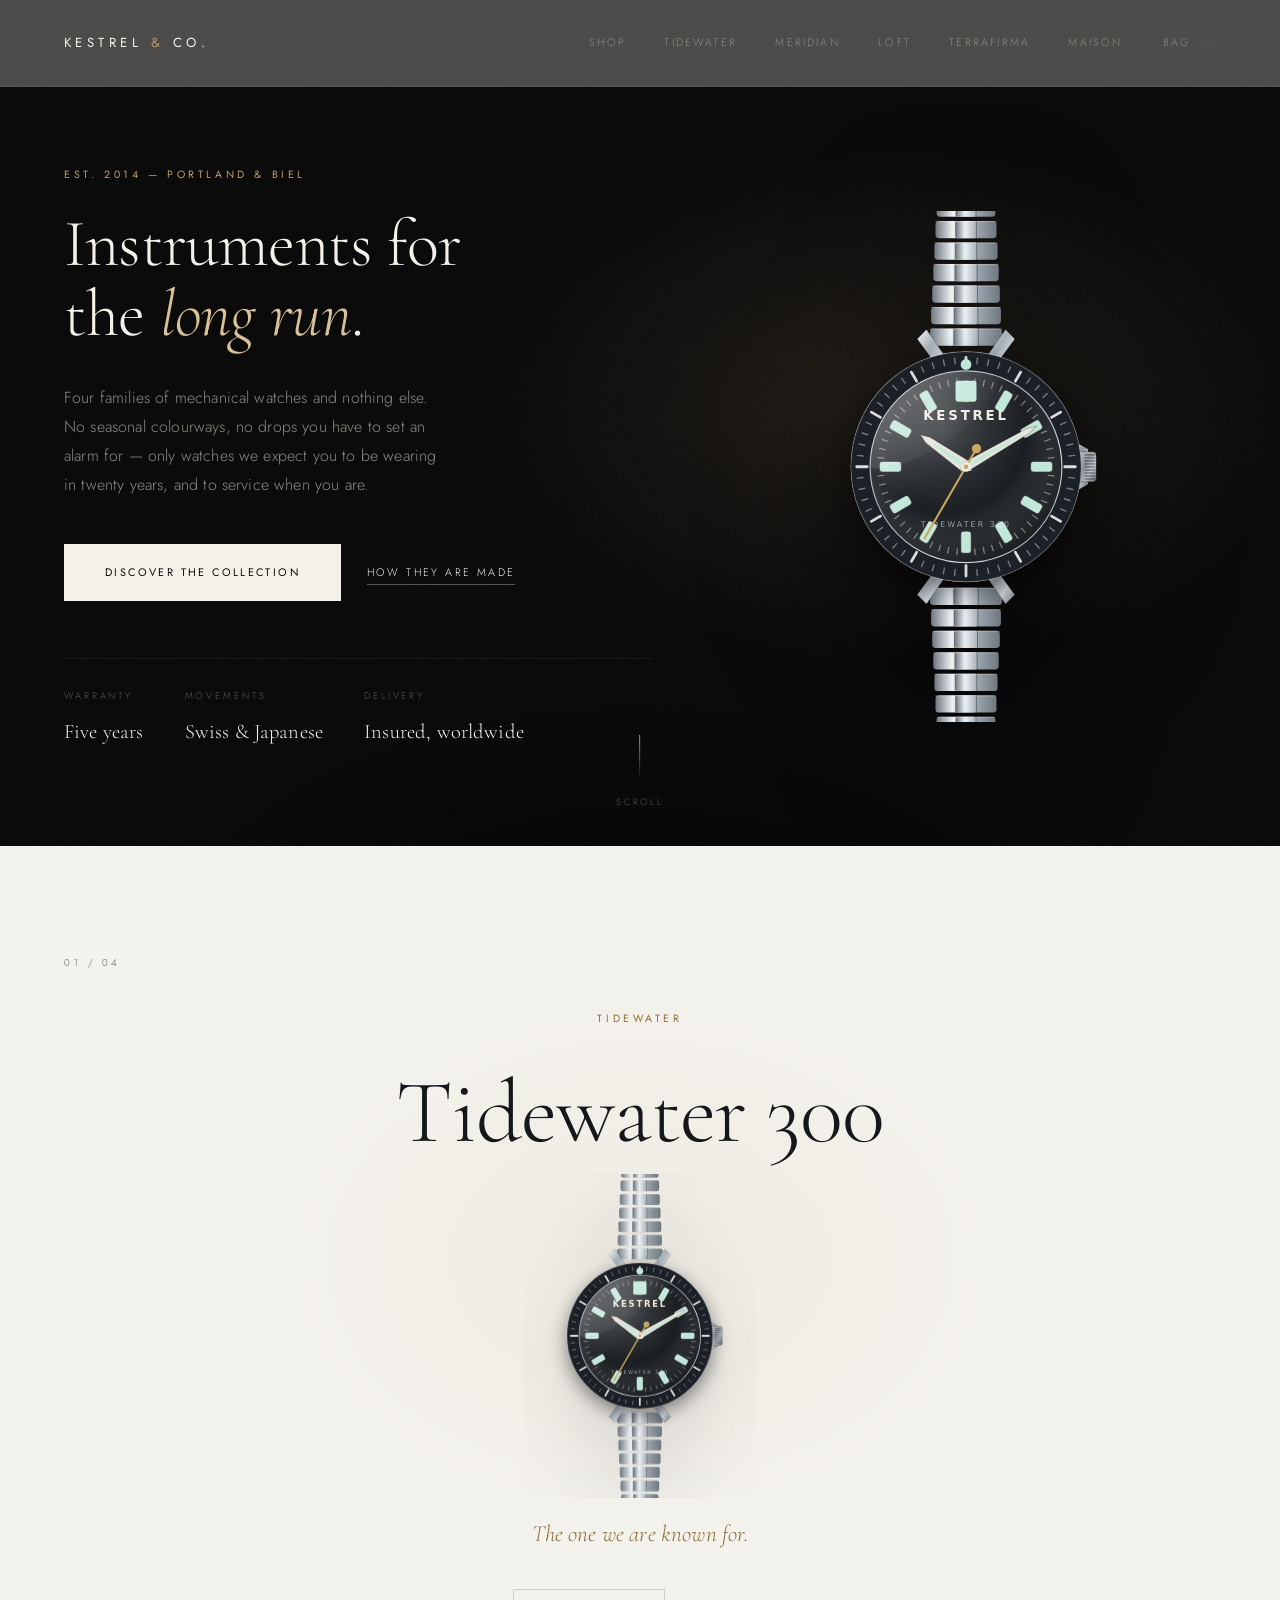
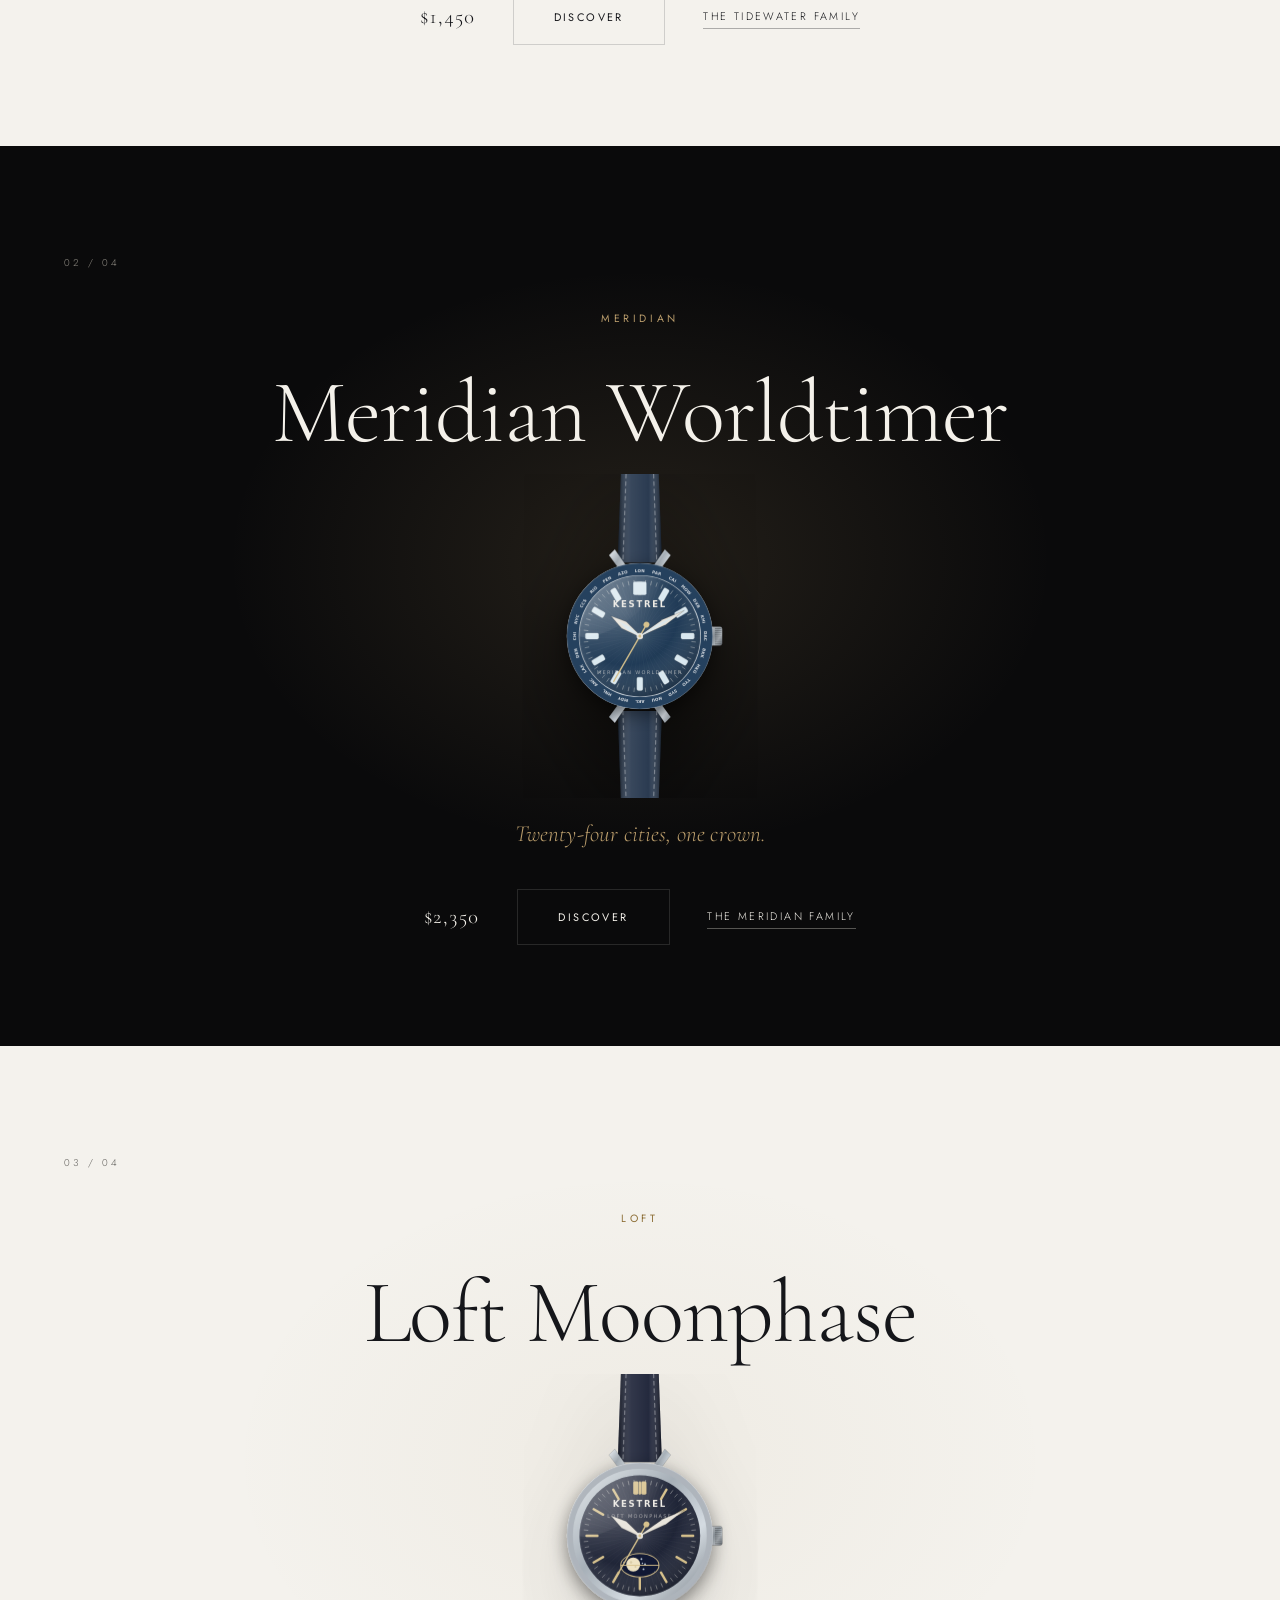
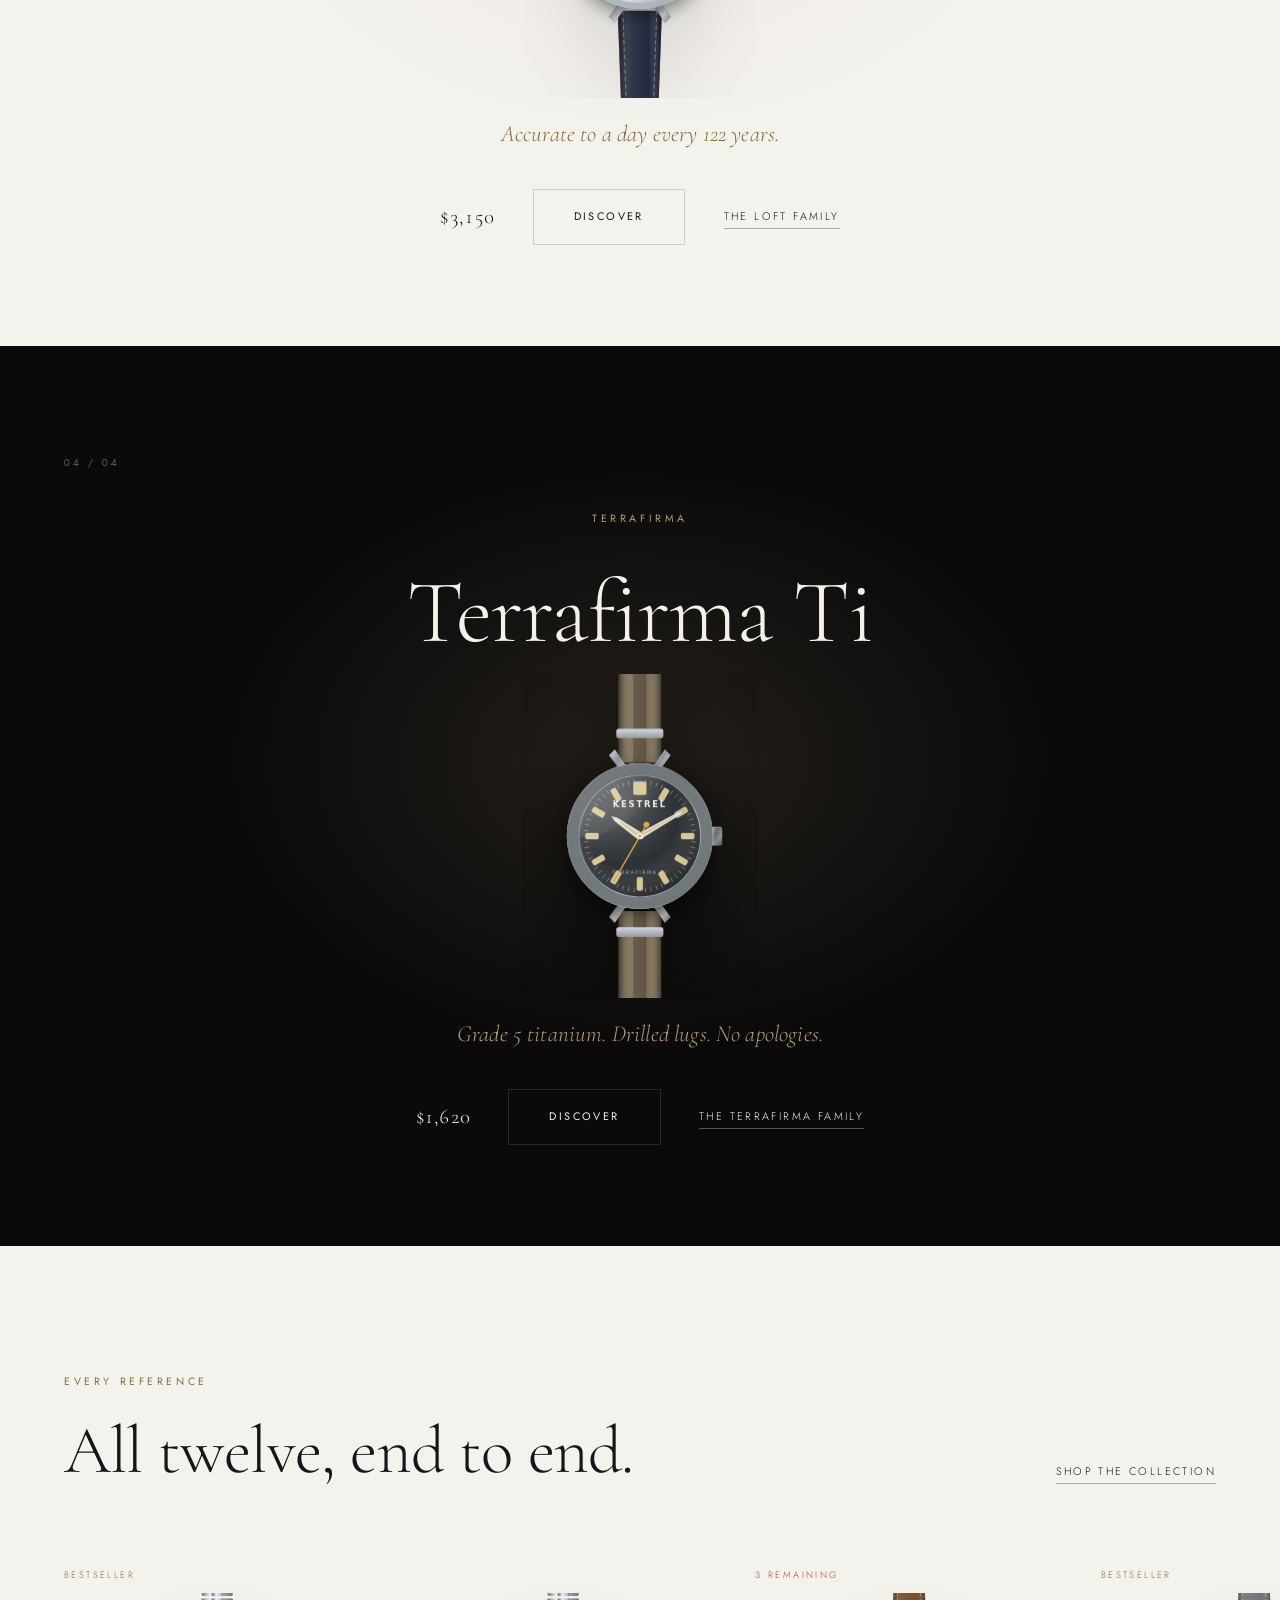
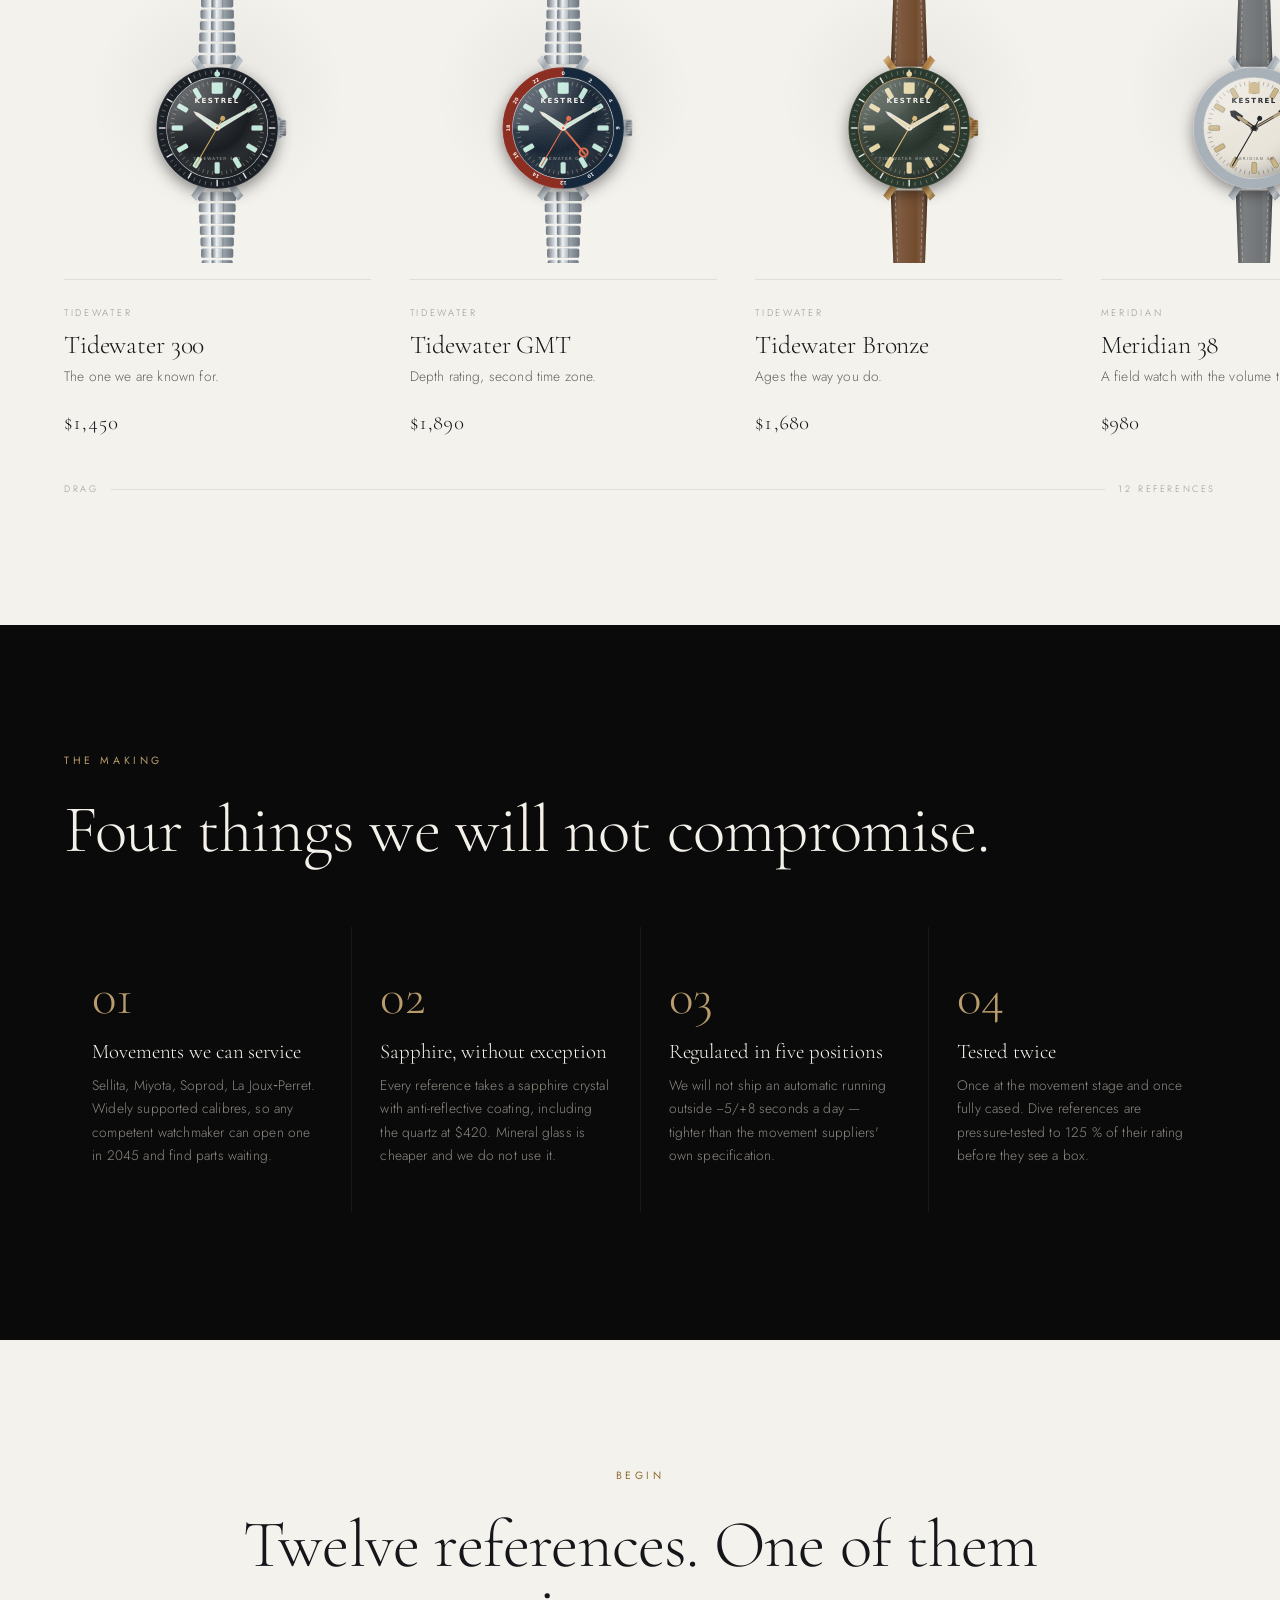
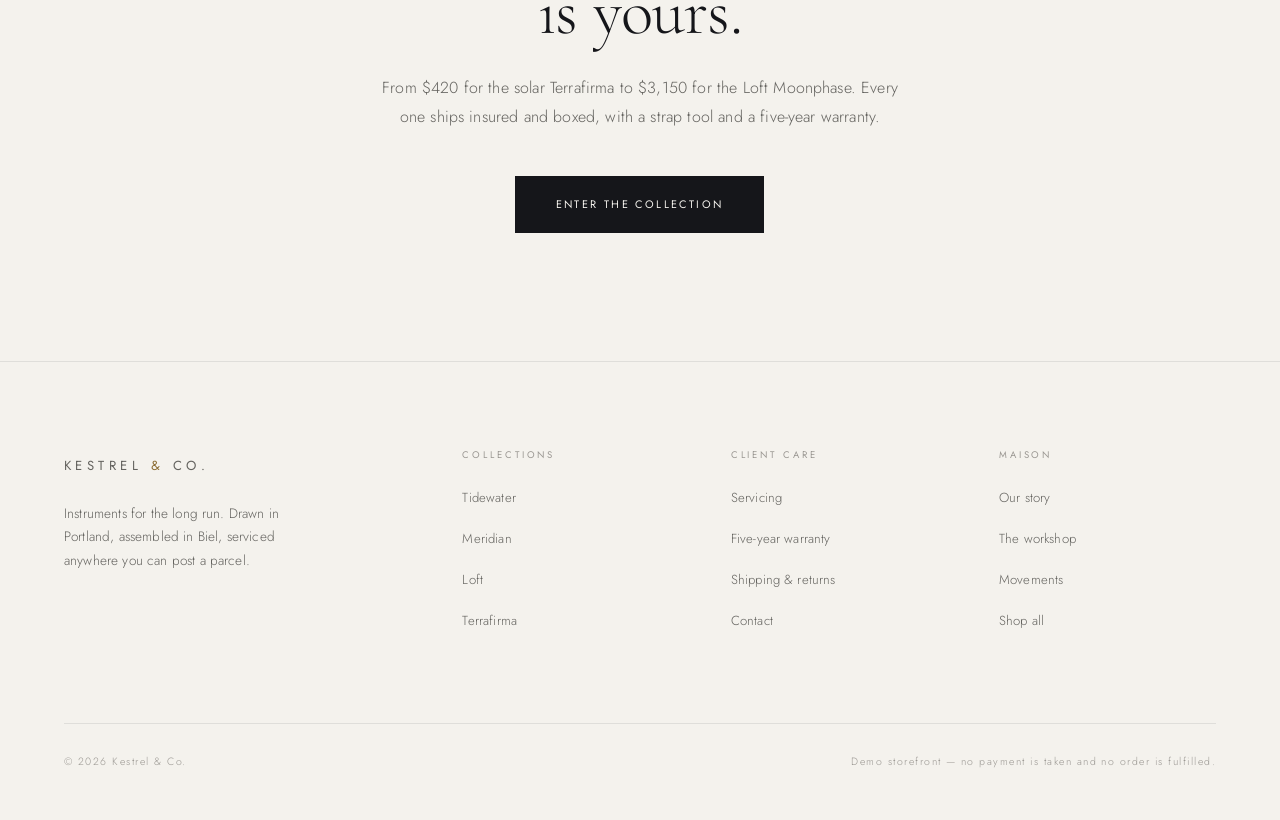
==== index.html @ 3d11ad68 "Kestrel & Co. — static watch storefront A demo e-commerce front end for an invented watch brand. No " ====
<!doctype html>
<html lang="en">
<head>
<meta charset="utf-8">
<meta name="viewport" content="width=device-width, initial-scale=1">
<title>Kestrel &amp; Co. — Mechanical watches built to be worn</title>
<meta name="description" content="Dive, field, dress and expedition watches from Kestrel & Co. Swiss and Japanese movements, sapphire crystals, five-year warranty.">
<meta name="theme-color" content="#0A0A0B">
<link rel="preload" href="assets/fonts/cormorant-garamond.woff2" as="font" type="font/woff2" crossorigin>
<link rel="preload" href="assets/fonts/jost.woff2" as="font" type="font/woff2" crossorigin>
<script>document.documentElement.classList.add('js');</script>
<link rel="stylesheet" href="assets/css/fonts.css">
<link rel="stylesheet" href="assets/css/styles.css">
<link rel="icon" href="data:image/svg+xml,<svg xmlns=%27http://www.w3.org/2000/svg%27 viewBox=%270 0 32 32%27><circle cx=%2716%27 cy=%2716%27 r=%2713%27 fill=%27none%27 stroke=%27%23B99C6B%27 stroke-width=%271.5%27/><rect x=%2715.4%27 y=%277.5%27 width=%271.2%27 height=%279%27 rx=%27.6%27 fill=%27%23B99C6B%27/><rect x=%2716%27 y=%2715.4%27 width=%276%27 height=%271.2%27 rx=%27.6%27 fill=%27%23B99C6B%27/></svg>">
</head>
<body>
<a class="skip-link" href="#main">Skip to content</a>
<header class="site-header">
  <div class="wrap header-inner">
    <a class="brand" href="index.html">Kestrel <span>&amp;</span> Co.</a>
    <button class="nav-toggle" type="button" aria-label="Open menu" aria-expanded="false"></button>
    <nav class="nav" aria-label="Primary">
      <a href="shop.html">Shop</a>
      <a href="shop.html?collection=tidewater">Tidewater</a>
      <a href="shop.html?collection=meridian">Meridian</a>
      <a href="shop.html?collection=loft">Loft</a>
      <a href="shop.html?collection=terrafirma">Terrafirma</a>
      <a href="about.html">Maison</a>
    </nav>
    <div class="header-actions">
      <a class="cart-btn" href="cart.html">
        Bag <span class="cart-count" data-cart-count data-empty="true">0</span>
      </a>
    </div>
  </div>
</header>
<main id="main">

<section class="hero" data-surface="dark">
  <div class="wrap hero-inner">
    <div>
      <p class="label" data-reveal>Est. 2014 &mdash; Portland &amp; Biel</p>
      <h1 class="reveal-lines" data-reveal>
        <span class="line"><span style="--d:.05s">Instruments for</span></span>
        <span class="line"><span style="--d:.17s">the <em>long run</em>.</span></span>
      </h1>
      <p class="lede" data-reveal style="--delay:.24s">
        Four families of mechanical watches and nothing else. No seasonal colourways,
        no drops you have to set an alarm for &mdash; only watches we expect you to be
        wearing in twenty years, and to service when you are.
      </p>
      <div class="hero-actions" data-reveal style="--delay:.32s">
        <a class="btn btn-primary magnetic" href="shop.html">Discover the collection</a>
        <a class="link-arrow" href="about.html">How they are made</a>
      </div>
      <dl class="hero-meta" data-reveal style="--delay:.4s">
        <div><dt>Warranty</dt><dd>Five years</dd></div>
        <div><dt>Movements</dt><dd>Swiss &amp; Japanese</dd></div>
        <div><dt>Delivery</dt><dd>Insured, worldwide</dd></div>
      </dl>
    </div>
    <div class="hero-art" data-hero-art data-reveal style="--delay:.1s"></div>
  </div>
  <span class="scroll-cue"><i></i>Scroll</span>
</section>

<div data-chapters></div>

<section class="section" data-surface="light">
  <div class="wrap">
    <div class="section-head">
      <div>
        <p class="label" data-reveal>Every reference</p>
        <h2 data-split>All twelve, end to end.</h2>
      </div>
      <a class="link-arrow" href="shop.html" data-reveal style="--delay:.12s">Shop the collection</a>
    </div>
  </div>
  <div class="rail-wrap">
    <div class="rail" data-rail></div>
    <div class="rail-hint" data-rail-hint><span>Drag</span><i></i><span>12 references</span></div>
  </div>
</section>

<section class="section" data-surface="dark">
  <div class="wrap">
    <p class="label" data-reveal>The making</p>
    <h2 data-split style="margin-bottom:clamp(2.5rem,5vw,4rem)">Four things we will not compromise.</h2>
    <div class="craft" data-reveal style="--delay:.06s">
      <div>
        <div class="num">01</div>
        <h3>Movements we can service</h3>
        <p>
          Sellita, Miyota, Soprod, La Joux&#8209;Perret. Widely supported calibres, so any
          competent watchmaker can open one in 2045 and find parts waiting.
        </p>
      </div>
      <div>
        <div class="num">02</div>
        <h3>Sapphire, without exception</h3>
        <p>
          Every reference takes a sapphire crystal with anti-reflective coating, including
          the quartz at $420. Mineral glass is cheaper and we do not use it.
        </p>
      </div>
      <div>
        <div class="num">03</div>
        <h3>Regulated in five positions</h3>
        <p>
          We will not ship an automatic running outside &minus;5/+8 seconds a day &mdash;
          tighter than the movement suppliers' own specification.
        </p>
      </div>
      <div>
        <div class="num">04</div>
        <h3>Tested twice</h3>
        <p>
          Once at the movement stage and once fully cased. Dive references are
          pressure-tested to 125&nbsp;% of their rating before they see a box.
        </p>
      </div>
    </div>
  </div>
</section>

<section class="section" data-surface="light">
  <div class="wrap-narrow" style="text-align:center">
    <p class="label" data-reveal>Begin</p>
    <h2 data-split>Twelve references. One of them is yours.</h2>
    <div data-reveal style="--delay:.12s">
      <p class="lede" style="margin:1.8rem auto 2.8rem">
        From $420 for the solar Terrafirma to $3,150 for the Loft Moonphase. Every one
        ships insured and boxed, with a strap tool and a five-year warranty.
      </p>
      <a class="btn btn-primary magnetic" href="shop.html">Enter the collection</a>
    </div>
  </div>
</section>
</main>
<footer class="site-footer">
  <div class="wrap">
    <div class="footer-grid">
      <div>
        <a class="brand" href="index.html">Kestrel <span>&amp;</span> Co.</a>
        <p class="footer-blurb">
          Instruments for the long run. Drawn in Portland, assembled in Biel,
          serviced anywhere you can post a parcel.
        </p>
      </div>
      <div>
        <h4>Collections</h4>
        <ul>
          <li><a href="shop.html?collection=tidewater">Tidewater</a></li>
          <li><a href="shop.html?collection=meridian">Meridian</a></li>
          <li><a href="shop.html?collection=loft">Loft</a></li>
          <li><a href="shop.html?collection=terrafirma">Terrafirma</a></li>
        </ul>
      </div>
      <div>
        <h4>Client care</h4>
        <ul>
          <li><a href="about.html#servicing">Servicing</a></li>
          <li><a href="about.html#warranty">Five-year warranty</a></li>
          <li><a href="about.html#shipping">Shipping &amp; returns</a></li>
          <li><a href="about.html#contact">Contact</a></li>
        </ul>
      </div>
      <div>
        <h4>Maison</h4>
        <ul>
          <li><a href="about.html">Our story</a></li>
          <li><a href="about.html#workshop">The workshop</a></li>
          <li><a href="about.html#movements">Movements</a></li>
          <li><a href="shop.html">Shop all</a></li>
        </ul>
      </div>
    </div>
    <div class="footer-note">
      <span>&copy; <span data-year>2026</span> Kestrel &amp; Co.</span>
      <span>Demo storefront &mdash; no payment is taken and no order is fulfilled.</span>
    </div>
  </div>
</footer>
<script src="assets/js/data.js"></script>
<script src="assets/js/watch.js"></script>
<script src="assets/js/store.js"></script>
<script src="assets/js/ui.js"></script>
<script src="assets/js/motion.js"></script>
<script src="assets/js/pages/home.js"></script>
</body>
</html>
---- assets/css/fonts.css ----
/* Self-hosted variable subsets — one file per family, no third-party request
   on page load and no render-blocking round trip to a font CDN. */

@font-face {
  font-family: 'Cormorant Garamond';
  font-style: normal;
  font-weight: 300 700;
  font-display: swap;
  src: url('../fonts/cormorant-garamond.woff2') format('woff2');
  unicode-range: U+0000-00FF, U+0131, U+0152-0153, U+02BB-02BC, U+02C6, U+02DA, U+02DC, U+0304, U+0308, U+0329, U+2000-206F, U+20AC, U+2122, U+2191, U+2193, U+2212, U+2215, U+FEFF, U+FFFD;
}

@font-face {
  font-family: 'Cormorant Garamond';
  font-style: italic;
  font-weight: 300 700;
  font-display: swap;
  src: url('../fonts/cormorant-garamond-italic.woff2') format('woff2');
  unicode-range: U+0000-00FF, U+0131, U+0152-0153, U+02BB-02BC, U+02C6, U+02DA, U+02DC, U+0304, U+0308, U+0329, U+2000-206F, U+20AC, U+2122, U+2191, U+2193, U+2212, U+2215, U+FEFF, U+FFFD;
}

@font-face {
  font-family: 'Jost';
  font-style: normal;
  font-weight: 300 700;
  font-display: swap;
  src: url('../fonts/jost.woff2') format('woff2');
  unicode-range: U+0000-00FF, U+0131, U+0152-0153, U+02BB-02BC, U+02C6, U+02DA, U+02DC, U+0304, U+0308, U+0329, U+2000-206F, U+20AC, U+2122, U+2191, U+2193, U+2212, U+2215, U+FEFF, U+FFFD;
}
---- assets/css/styles.css ----
/* Kestrel & Co. — design system.
   Tokens, then primitives, then components. The look leans on three things:
   a high-contrast serif at large sizes, a great deal of space, and very
   sparing use of gold. */

/* Two surfaces, one token set. Sections carry data-surface="dark" and every
   component below reads the tokens, so the same card, table or form renders
   correctly on either ground without a second rule. */
:root {
  color-scheme: light;

  --bg:        #F4F2ED;
  --bg-deep:   #EAE7E0;
  --panel:     #FBFAF8;
  --raised:    #FFFFFF;
  --text:      #15161A;
  --muted:     #64635F;
  --faint:     #9A9792;
  --line:      rgba(21, 22, 26, 0.16);
  --hair:      rgba(21, 22, 26, 0.09);
  --gold:      #8C6D34;
  --gold-lit:  #6F5626;
  --danger:    #A9482C;
  --ok:        #3F7A57;

  --art-glow:  rgba(21, 22, 26, 0.06);
  --art-shade: rgba(21, 22, 26, 0.13);
  --sheen:     rgba(255, 255, 255, 0.6);
  --scrim:     rgba(244, 242, 237, 0.80);
  --halo:      rgba(140, 109, 52, 0.05);
  --grain:     0.03;
}

/* Anything that scopes the tokens must restate colour and ground, or its
   subtree keeps the value it inherited from the surface above. */
[data-surface] { color: var(--text); }
main section[data-surface] { background: var(--bg); }
main section.statement[data-surface] { background: var(--bg-deep); }

[data-surface='dark'] {
  color-scheme: dark;

  --bg:        #0A0A0B;
  --bg-deep:   #060607;
  --panel:     #0E0E10;
  --raised:    #131316;
  --text:      #F4F1EA;
  --muted:     #8E8A82;
  --faint:     #5C5851;
  --line:      rgba(244, 241, 234, 0.13);
  --hair:      rgba(244, 241, 234, 0.07);
  --gold:      #B99C6B;
  --gold-lit:  #D9C199;
  --danger:    #C87F63;
  --ok:        #7FB894;

  --art-glow:  rgba(244, 241, 234, 0.06);
  --art-shade: rgba(0, 0, 0, 0.62);
  --sheen:     rgba(255, 255, 255, 0.5);
  --scrim:     rgba(10, 10, 11, 0.72);
  --halo:      rgba(185, 156, 107, 0.15);
  --grain:     0.045;
}

:root {

  --serif: 'Cormorant Garamond', 'Iowan Old Style', Garamond, Georgia, serif;
  --sans: 'Jost', -apple-system, BlinkMacSystemFont, 'Segoe UI', Helvetica, sans-serif;

  --w-page: 1400px;
  --w-read: 58ch;
  --gutter: clamp(1.5rem, 5vw, 4.5rem);
  --section: clamp(5rem, 10vw, 9rem);

  /* Slow and decisive. Nothing on this site should spring. */
  --ease: cubic-bezier(0.16, 1, 0.3, 1);
  --dur: 0.9s;
}

*, *::before, *::after { box-sizing: border-box; }

html { scroll-behavior: smooth; -webkit-text-size-adjust: 100%; }

body {
  margin: 0;
  background: var(--bg);
  color: var(--text);
  font-family: var(--sans);
  font-size: 1rem;
  font-weight: 300;
  line-height: 1.75;
  letter-spacing: 0.01em;
  -webkit-font-smoothing: antialiased;
  -moz-osx-font-smoothing: grayscale;
  overflow-x: hidden;
}

/* Film grain. Keeps large flat fields from looking like flat fields. */
body::after {
  content: '';
  position: fixed;
  inset: -50%;
  z-index: 9999;
  pointer-events: none;
  opacity: var(--grain);
  mix-blend-mode: overlay;
  background-image: url("data:image/svg+xml,%3Csvg xmlns='http://www.w3.org/2000/svg' width='200' height='200'%3E%3Cfilter id='n'%3E%3CfeTurbulence type='fractalNoise' baseFrequency='0.82' numOctaves='4' stitchTiles='stitch'/%3E%3C/filter%3E%3Crect width='200' height='200' filter='url(%23n)'/%3E%3C/svg%3E");
}

img, svg { display: block; max-width: 100%; }
a { color: inherit; text-decoration: none; }
button { font: inherit; color: inherit; background: none; border: 0; }

/* ---------- type ---------- */

h1, h2, h3, h4 {
  font-family: var(--serif);
  font-weight: 300;
  line-height: 1;
  letter-spacing: -0.012em;
  margin: 0;
}
h1 { font-size: clamp(3rem, 8.5vw, 7.5rem); }
h2 { font-size: clamp(2.1rem, 5.4vw, 4.2rem); }
h3 { font-size: clamp(1.35rem, 2.2vw, 1.85rem); letter-spacing: -0.005em; }
h1 em, h2 em { font-style: italic; color: var(--gold-lit); }

p { margin: 0 0 1.15rem; }
p:last-child { margin-bottom: 0; }

.label {
  font-size: 0.66rem;
  font-weight: 400;
  letter-spacing: 0.34em;
  text-transform: uppercase;
  color: var(--gold);
  margin: 0 0 1.6rem;
  line-height: 1.6;
}
.label-quiet { color: var(--faint); }

.lede {
  color: var(--muted);
  font-size: clamp(1rem, 1.25vw, 1.12rem);
  line-height: 1.8;
  max-width: var(--w-read);
}

.display-quote {
  font-family: var(--serif);
  font-size: clamp(1.9rem, 4.4vw, 3.4rem);
  line-height: 1.16;
  font-weight: 300;
  letter-spacing: -0.01em;
  max-width: 22ch;
}

:focus-visible { outline: 1px solid var(--gold); outline-offset: 4px; }

::selection { background: color-mix(in srgb, var(--gold) 30%, transparent); }

/* ---------- layout ---------- */

.wrap { width: min(100% - (var(--gutter) * 2), var(--w-page)); margin-inline: auto; }
.wrap-narrow { width: min(100% - (var(--gutter) * 2), 820px); margin-inline: auto; }
.section { padding: var(--section) 0; }
.section-tight { padding: clamp(3.5rem, 7vw, 6rem) 0; }

.rule { height: 1px; background: var(--hair); border: 0; margin: 0; }

.section-head {
  display: flex;
  align-items: flex-end;
  justify-content: space-between;
  gap: 3rem;
  margin-bottom: clamp(3rem, 6vw, 5rem);
  flex-wrap: wrap;
}

/* Scroll reveal. Slow, small travel — it should read as the page settling.
   Scoped to .js (set by an inline script in the head) so that without
   JavaScript the content is simply visible rather than stuck at opacity 0. */
.js [data-reveal] {
  opacity: 0;
  transform: translateY(26px);
  transition: opacity var(--dur) var(--ease), transform var(--dur) var(--ease);
  transition-delay: var(--delay, 0s);
}
.js [data-reveal].is-in { opacity: 1; transform: none; }


/* ---------- buttons & links ---------- */

.btn {
  display: inline-flex;
  align-items: center;
  justify-content: center;
  gap: 0.7rem;
  padding: 1.1rem 2.5rem;
  border: 1px solid transparent;
  border-radius: 0;
  font-size: 0.68rem;
  font-weight: 400;
  letter-spacing: 0.22em;
  text-transform: uppercase;
  cursor: pointer;
  white-space: nowrap;
  transition: background 0.5s var(--ease), color 0.5s var(--ease),
              border-color 0.5s var(--ease);
}
.btn-primary { background: var(--text); color: var(--bg); }
.btn-primary:hover { background: var(--gold); color: var(--raised); }
.btn-ghost { border-color: var(--line); color: var(--text); }
.btn-ghost:hover { border-color: var(--text); background: color-mix(in srgb, var(--text) 6%, transparent); }
.btn-block { width: 100%; }
.btn[disabled] { opacity: 0.4; cursor: not-allowed; }

/* A quiet text link with a rule that draws itself in on hover. */
.btn-quiet, .link-arrow {
  position: relative;
  display: inline-block;
  padding: 0.2rem 0;
  font-size: 0.68rem;
  letter-spacing: 0.22em;
  text-transform: uppercase;
  color: var(--muted);
  cursor: pointer;
  transition: color 0.45s var(--ease);
}
.link-arrow { color: var(--text); }
.btn-quiet::after, .link-arrow::after {
  content: '';
  position: absolute;
  left: 0;
  bottom: 0;
  width: 100%;
  height: 1px;
  background: currentColor;
  transform: scaleX(0);
  transform-origin: left;
  transition: transform 0.55s var(--ease);
}
.link-arrow::after { transform: scaleX(1); opacity: 0.32; }
.btn-quiet:hover, .link-arrow:hover { color: var(--gold-lit); }
.btn-quiet:hover::after { transform: scaleX(1); }
.link-arrow:hover::after { opacity: 1; }

/* ---------- header ---------- */

.site-header {
  position: sticky;
  top: env(safe-area-inset-top, 0px);
  z-index: 60;
  color: var(--text);
  background: var(--scrim);
  transition: color 0.45s var(--ease), background 0.45s var(--ease);
  backdrop-filter: blur(20px) saturate(140%);
  border-bottom: 1px solid var(--hair);
}
.header-inner {
  display: flex;
  align-items: center;
  gap: 2.5rem;
  height: 86px;
}
.brand {
  font-family: var(--sans);
  font-size: 0.82rem;
  font-weight: 400;
  letter-spacing: 0.34em;
  text-transform: uppercase;
  white-space: nowrap;
  transition: color 0.45s var(--ease);
}
.brand:hover { color: var(--gold-lit); }
.brand span { color: var(--gold); }

.nav { display: flex; gap: 2.4rem; margin-left: auto; }
.nav a {
  position: relative;
  font-size: 0.68rem;
  font-weight: 300;
  letter-spacing: 0.2em;
  text-transform: uppercase;
  color: var(--muted);
  padding: 0.3rem 0;
  transition: color 0.45s var(--ease);
}
.nav a::after {
  content: '';
  position: absolute;
  left: 0; bottom: 0;
  width: 100%; height: 1px;
  background: var(--gold);
  transform: scaleX(0);
  transform-origin: left;
  transition: transform 0.55s var(--ease);
}
.nav a:hover { color: var(--text); }
.nav a:hover::after, .nav a[aria-current='page']::after { transform: scaleX(1); }
.nav a[aria-current='page'] { color: var(--text); }

.header-actions { display: flex; align-items: center; gap: 1rem; }

.cart-btn {
  display: inline-flex;
  align-items: center;
  gap: 0.6rem;
  font-size: 0.68rem;
  letter-spacing: 0.2em;
  text-transform: uppercase;
  color: var(--muted);
  transition: color 0.45s var(--ease);
}
.cart-btn:hover { color: var(--text); }
.cart-count { font-variant-numeric: tabular-nums; color: var(--gold); }
.cart-count[data-empty='true'] { color: var(--faint); }

.nav-toggle { display: none; cursor: pointer; padding: 0.4rem; color: var(--text); }

@media (max-width: 940px) {
  .nav-toggle { display: block; margin-left: auto; }
  .nav {
    position: absolute;
    top: 86px; left: 0; right: 0;
    flex-direction: column;
    gap: 0;
    margin-left: 0;
    background: var(--bg);
    border-bottom: 1px solid var(--line);
    display: none;
  }
  .nav[data-open='true'] { display: flex; }
  .nav a { padding: 1.2rem var(--gutter); border-top: 1px solid var(--hair); }
  .nav a::after { display: none; }
  .header-inner { gap: 1.2rem; }
}

/* ---------- hero ---------- */

.hero { position: relative; overflow: hidden; }
.hero::before {
  content: '';
  position: absolute;
  inset: 0;
  background:
    radial-gradient(48% 50% at 70% 42%, var(--halo), transparent 68%),
    radial-gradient(70% 70% at 50% 120%, var(--art-shade), transparent 60%);
  pointer-events: none;
}
.hero-inner {
  position: relative;
  display: grid;
  grid-template-columns: 1.08fr 0.92fr;
  gap: clamp(2rem, 5vw, 5rem);
  align-items: center;
  min-height: min(84vh, 820px);
  padding: clamp(3rem, 7vw, 5rem) 0;
}
.hero h1 {
  font-size: clamp(2.7rem, 5.2vw, 5.1rem);
  line-height: 1.05;
  margin-bottom: 2.2rem;
}
.hero .lede { max-width: 42ch; }
.hero-actions { display: flex; gap: 1.6rem; margin-top: 2.8rem; flex-wrap: wrap; align-items: center; }

.hero-art { position: relative; display: grid; place-items: center; }
.hero-art .watch-svg {
  width: min(100%, 372px);
  filter: drop-shadow(0 40px 70px rgba(0, 0, 0, 0.75));
  animation: float 9s ease-in-out infinite;
}
@keyframes float {
  0%, 100% { transform: translateY(-10px); }
  50% { transform: translateY(10px); }
}

.hero-meta {
  display: flex;
  gap: clamp(1.6rem, 3.2vw, 3.2rem);
  margin-top: clamp(2.4rem, 4.5vw, 3.6rem);
  padding-top: 1.8rem;
  border-top: 1px solid var(--hair);
  flex-wrap: wrap;
}
.hero-meta dt {
  font-size: 0.6rem;
  letter-spacing: 0.3em;
  text-transform: uppercase;
  color: var(--faint);
}
.hero-meta dd {
  margin: 0.6rem 0 0;
  font-family: var(--serif);
  font-size: clamp(1.2rem, 1.6vw, 1.5rem);
  white-space: nowrap;
}

@media (max-width: 940px) {
  .hero-inner { grid-template-columns: 1fr; min-height: 0; text-align: left; }
  .hero-art { order: -1; }
  .hero-art .watch-svg { width: min(62%, 280px); }
}

/* ---------- product cards ---------- */

.grid-products {
  display: grid;
  grid-template-columns: repeat(auto-fill, minmax(270px, 1fr));
  gap: clamp(2.5rem, 4vw, 4rem) clamp(1.5rem, 2.5vw, 2.5rem);
}

.card { position: relative; display: flex; flex-direction: column; }

.card-art {
  position: relative;
  display: grid;
  place-items: center;
  padding: 2rem 1rem 1rem;
  background: radial-gradient(58% 52% at 50% 42%, var(--art-glow), transparent 72%);
}
.card-art .watch-svg {
  position: relative;
  z-index: 1;
  width: auto;
  height: clamp(210px, 22vw, 270px);
  transition: transform 0.85s var(--ease);
}
.card:hover .card-art .watch-svg { transform: translateY(-10px) scale(1.02); }

.card-body { padding-top: 1.6rem; border-top: 1px solid var(--hair); position: relative; }
.card-body::before {
  content: '';
  position: absolute;
  top: -1px; left: 0;
  width: 100%; height: 1px;
  background: var(--gold);
  transform: scaleX(0);
  transform-origin: left;
  transition: transform 0.8s var(--ease);
}
.card:hover .card-body::before { transform: scaleX(1); }

.card-collection {
  font-size: 0.6rem;
  letter-spacing: 0.28em;
  text-transform: uppercase;
  color: var(--faint);
  margin: 0;
}
.card-name {
  font-family: var(--serif);
  font-size: clamp(1.5rem, 2vw, 1.85rem);
  font-weight: 300;
  margin: 0.55rem 0 0.4rem;
  line-height: 1.1;
}
.card-tagline { color: var(--muted); font-size: 0.86rem; line-height: 1.6; margin: 0; }
.card-foot { display: flex; align-items: baseline; gap: 1rem; margin-top: 1.1rem; }
.price {
  font-family: var(--serif);
  font-size: 1.28rem;
  font-variant-numeric: tabular-nums;
  letter-spacing: 0.01em;
}

.badge {
  position: absolute;
  top: 0.4rem; left: 0;
  z-index: 2;
  font-size: 0.58rem;
  letter-spacing: 0.26em;
  text-transform: uppercase;
  color: var(--gold);
}
.badge-low { color: var(--danger); }

/* ---------- collections ---------- */

.grid-collections {
  display: grid;
  grid-template-columns: repeat(auto-fit, minmax(280px, 1fr));
  gap: 1px;
  background: var(--hair);
  border-block: 1px solid var(--hair);
}
.collection-card {
  display: block;
  padding: clamp(2.2rem, 3.5vw, 3.4rem) clamp(1.5rem, 2.5vw, 2.4rem);
  background: var(--bg);
  transition: background 0.7s var(--ease);
}
.collection-card:hover { background: var(--panel); }
.collection-card h3 {
  font-size: clamp(1.7rem, 2.6vw, 2.3rem);
  margin-bottom: 0.9rem;
  transition: color 0.5s var(--ease);
}
.collection-card:hover h3 { color: var(--gold-lit); }
.collection-card p { color: var(--muted); font-size: 0.87rem; line-height: 1.7; }
.collection-card .link-arrow { margin-top: 1.6rem; font-size: 0.62rem; }

/* ---------- editorial ---------- */

.statement {
  position: relative;
  padding: clamp(5rem, 11vw, 9rem) 0;
  background: var(--bg-deep);
  border-block: 1px solid var(--hair);
}
.statement-grid { display: grid; grid-template-columns: 1fr 1fr; gap: clamp(2rem, 6vw, 6rem); align-items: center; }
@media (max-width: 860px) { .statement-grid { grid-template-columns: 1fr; } }

.craft { display: grid; grid-template-columns: repeat(auto-fit, minmax(230px, 1fr)); gap: 1px; background: var(--hair); }
.craft > div { background: var(--bg); padding: clamp(2rem, 3.5vw, 3rem) clamp(1.4rem, 2.2vw, 2.2rem); }
.craft .num {
  font-family: var(--serif);
  font-size: clamp(2.4rem, 4vw, 3.4rem);
  color: var(--gold);
  line-height: 1;
  margin-bottom: 1.2rem;
  font-weight: 300;
}
.craft h3 { font-size: 1.3rem; margin-bottom: 0.7rem; }
.craft p { color: var(--muted); font-size: 0.86rem; line-height: 1.7; }

/* ---------- shop ---------- */

.shop-layout { display: grid; grid-template-columns: 210px 1fr; gap: clamp(2rem, 5vw, 5rem); align-items: start; }

.filters { position: sticky; top: 110px; }
.filter-group { padding: 1.6rem 0; border-bottom: 1px solid var(--hair); }
.filter-group:first-child { padding-top: 0; }
.filter-group h4 {
  font-family: var(--sans);
  font-size: 0.6rem;
  font-weight: 400;
  letter-spacing: 0.3em;
  text-transform: uppercase;
  color: var(--faint);
  margin: 0 0 1.2rem;
}
.check {
  display: flex;
  align-items: center;
  gap: 0.75rem;
  padding: 0.4rem 0;
  font-size: 0.82rem;
  color: var(--muted);
  cursor: pointer;
  transition: color 0.4s var(--ease);
}
.check:hover { color: var(--text); }
.check input {
  appearance: none;
  width: 11px; height: 11px;
  border: 1px solid var(--line);
  flex: none;
  cursor: pointer;
  transition: background 0.35s var(--ease), border-color 0.35s var(--ease);
}
.check input:checked { background: var(--gold); border-color: var(--gold); }
.check input:disabled { opacity: 0.35; cursor: not-allowed; }
.check .count { margin-left: auto; font-size: 0.68rem; color: var(--faint); font-variant-numeric: tabular-nums; }

.range-row { display: flex; font-size: 0.72rem; color: var(--faint); margin-top: 0.7rem; letter-spacing: 0.08em; }
input[type='range'] { appearance: none; width: 100%; height: 1px; background: var(--line); cursor: pointer; }
input[type='range']::-webkit-slider-thumb {
  appearance: none; width: 11px; height: 11px; background: var(--gold); cursor: pointer;
}
input[type='range']::-moz-range-thumb {
  width: 11px; height: 11px; background: var(--gold); border: 0; border-radius: 0; cursor: pointer;
}

.shop-bar {
  display: flex;
  align-items: center;
  gap: 1.5rem;
  margin-bottom: clamp(2rem, 4vw, 3.5rem);
  padding-bottom: 1.3rem;
  border-bottom: 1px solid var(--hair);
  flex-wrap: wrap;
}
.result-count {
  font-size: 0.66rem;
  letter-spacing: 0.24em;
  text-transform: uppercase;
  color: var(--faint);
}

select {
  appearance: none;
  background: transparent;
  color: var(--text);
  border: 0;
  border-bottom: 1px solid var(--line);
  padding: 0.35rem 1.4rem 0.35rem 0;
  font: inherit;
  font-size: 0.72rem;
  letter-spacing: 0.14em;
  text-transform: uppercase;
  cursor: pointer;
  background-image: linear-gradient(45deg, transparent 50%, var(--muted) 50%),
                    linear-gradient(135deg, var(--muted) 50%, transparent 50%);
  background-position: right 6px center, right 2px center;
  background-size: 4px 4px, 4px 4px;
  background-repeat: no-repeat;
}
select option { background: var(--panel); color: var(--text); }

.sort-field { margin-left: auto; display: flex; align-items: center; gap: 0.9rem; font-size: 0.62rem;
              letter-spacing: 0.24em; text-transform: uppercase; color: var(--faint); }

.filter-toggle { display: none; }
@media (max-width: 940px) {
  .shop-layout { grid-template-columns: 1fr; }
  .filters { position: static; display: none; padding-bottom: 2rem; border-bottom: 1px solid var(--hair); }
  .filters[data-open='true'] { display: block; }
  .filter-toggle { display: inline-block; }
}

.empty-state {
  padding: clamp(3.5rem, 8vw, 6rem) 1.5rem;
  text-align: center;
  color: var(--muted);
  border: 1px solid var(--hair);
}
.empty-state strong { color: var(--text); font-weight: 400; font-family: var(--serif);
                      font-size: 1.5rem; display: block; margin-bottom: 0.6rem; }

/* ---------- product detail ---------- */

.pdp { display: grid; grid-template-columns: 1.05fr 0.95fr; gap: clamp(2.5rem, 6vw, 6rem); align-items: start; }
.pdp-media { position: sticky; top: 110px; }
.pdp-stage {
  position: relative;
  display: grid;
  place-items: center;
  padding: clamp(2rem, 5vw, 4rem);
  background:
    radial-gradient(52% 48% at 50% 40%, var(--art-glow), transparent 70%),
    linear-gradient(180deg, var(--panel), var(--bg) 82%);
  border: 1px solid var(--hair);
}
.pdp-stage .watch-svg {
  position: relative;
  z-index: 1;
  width: auto;
  height: min(58vh, 520px);
  filter: drop-shadow(0 26px 44px rgba(0, 0, 0, 0.6));
}

.swatches { display: flex; gap: 1.6rem; margin-top: 1.8rem; flex-wrap: wrap; }
.swatch {
  display: flex;
  align-items: center;
  gap: 0.6rem;
  padding: 0.3rem 0;
  font-size: 0.64rem;
  letter-spacing: 0.2em;
  text-transform: uppercase;
  color: var(--faint);
  cursor: pointer;
  border-bottom: 1px solid transparent;
  transition: color 0.45s var(--ease), border-color 0.45s var(--ease);
}
.swatch:hover { color: var(--muted); }
.swatch[aria-pressed='true'] { color: var(--text); border-bottom-color: var(--gold); }
.swatch i { width: 11px; height: 11px; display: block; border: 1px solid var(--line); }

.breadcrumb {
  font-size: 0.62rem;
  letter-spacing: 0.22em;
  text-transform: uppercase;
  color: var(--faint);
  margin-bottom: 2rem;
}
.breadcrumb a:hover { color: var(--gold-lit); }
.breadcrumb span { margin: 0 0.6rem; opacity: 0.5; }

.pdp h1 { font-size: clamp(2.6rem, 5vw, 4.2rem); margin-bottom: 1.2rem; }
.pdp-tagline {
  font-family: var(--serif);
  font-style: italic;
  font-size: clamp(1.25rem, 1.8vw, 1.6rem);
  color: var(--gold-lit);
  margin-bottom: 1.8rem;
  line-height: 1.3;
}
.pdp-desc { color: var(--muted); max-width: 46ch; }
.pdp-price {
  font-family: var(--serif);
  font-size: clamp(2rem, 3vw, 2.6rem);
  margin: 2.4rem 0 0.6rem;
  font-variant-numeric: tabular-nums;
}
.pdp-stock {
  font-size: 0.64rem;
  letter-spacing: 0.2em;
  text-transform: uppercase;
  color: var(--faint);
  margin-bottom: 2.4rem;
}
.pdp-stock strong { color: var(--ok); font-weight: 400; }
.pdp-stock.low strong { color: var(--danger); }

.qty { display: inline-flex; align-items: center; border: 1px solid var(--line); }
.qty button {
  width: 46px; height: 54px;
  cursor: pointer;
  color: var(--muted);
  font-size: 0.9rem;
  transition: color 0.4s var(--ease);
}
.qty button:hover { color: var(--gold-lit); }
.qty output { width: 40px; text-align: center; font-variant-numeric: tabular-nums; font-size: 0.9rem; }

.buy-row { display: flex; gap: 1rem; margin-bottom: 3.5rem; flex-wrap: wrap; }
.buy-row .btn-primary { flex: 1; min-width: 210px; }

.specs { width: 100%; border-collapse: collapse; font-size: 0.84rem; }
.specs th, .specs td { text-align: left; padding: 1rem 0; border-bottom: 1px solid var(--hair); vertical-align: top; }
.specs th {
  font-weight: 300;
  color: var(--faint);
  width: 46%;
  font-size: 0.62rem;
  letter-spacing: 0.2em;
  text-transform: uppercase;
  padding-top: 1.15rem;
}
.specs td { font-variant-numeric: tabular-nums; color: var(--text); }

.assurances { display: grid; gap: 1.4rem; margin-top: 3rem; }
.assurance { display: flex; gap: 1rem; font-size: 0.82rem; color: var(--muted); align-items: flex-start; line-height: 1.65; }
.assurance svg { flex: none; margin-top: 4px; color: var(--gold); }
.assurance strong {
  display: block;
  color: var(--text);
  font-weight: 400;
  font-size: 0.64rem;
  letter-spacing: 0.2em;
  text-transform: uppercase;
  margin-bottom: 0.3rem;
}

@media (max-width: 940px) {
  .pdp { grid-template-columns: 1fr; }
  .pdp-media { position: static; }
  .pdp-stage .watch-svg { height: min(46vh, 360px); }
}

/* ---------- cart ---------- */

.cart-layout { display: grid; grid-template-columns: 1fr 360px; gap: clamp(2.5rem, 6vw, 5rem); align-items: start; }
.cart-line {
  display: grid;
  grid-template-columns: 120px 1fr auto;
  gap: clamp(1.2rem, 3vw, 2.5rem);
  padding: 2rem 0;
  border-bottom: 1px solid var(--hair);
  align-items: center;
}
.cart-line:first-child { border-top: 1px solid var(--hair); }
.cart-line-art {
  display: grid;
  place-items: center;
  padding: 0.5rem;
  background: radial-gradient(60% 55% at 50% 45%, var(--art-glow), transparent 72%);
}
.cart-line-art .watch-svg { height: 130px; width: auto; }
.cart-line h3 { font-size: 1.5rem; }
.cart-line h3 a:hover { color: var(--gold-lit); }
.cart-line-meta {
  font-size: 0.62rem;
  letter-spacing: 0.2em;
  text-transform: uppercase;
  color: var(--faint);
  margin-top: 0.5rem;
}
.cart-line-controls { display: flex; align-items: center; gap: 1.6rem; margin-top: 1.2rem; }
.cart-line-price {
  font-family: var(--serif);
  font-size: 1.35rem;
  text-align: right;
  white-space: nowrap;
  font-variant-numeric: tabular-nums;
  align-self: start;
}

.summary { position: sticky; top: 110px; padding: 2.2rem; border: 1px solid var(--hair); background: var(--panel); }
.summary h3 {
  font-family: var(--sans);
  font-size: 0.62rem;
  font-weight: 400;
  letter-spacing: 0.3em;
  text-transform: uppercase;
  color: var(--faint);
  margin-bottom: 1.8rem;
}
.summary-row {
  display: flex;
  justify-content: space-between;
  gap: 1rem;
  font-size: 0.84rem;
  color: var(--muted);
  padding: 0.55rem 0;
  font-variant-numeric: tabular-nums;
}
.summary-row.total {
  color: var(--text);
  font-family: var(--serif);
  font-size: 1.6rem;
  border-top: 1px solid var(--hair);
  margin-top: 1rem;
  padding-top: 1.3rem;
  align-items: baseline;
}
.summary-note { font-size: 0.72rem; line-height: 1.65; color: var(--faint); margin-top: 1.4rem; }

@media (max-width: 900px) {
  .cart-layout { grid-template-columns: 1fr; }
  .summary { position: static; }
  .cart-line { grid-template-columns: 86px 1fr; }
  .cart-line-price { grid-column: 2; text-align: left; margin-top: 0.8rem; }
  .cart-line-art .watch-svg { height: 96px; }
}

/* ---------- forms ---------- */

.field { display: block; margin-bottom: 1.6rem; }
.field > span {
  display: block;
  font-size: 0.6rem;
  letter-spacing: 0.26em;
  text-transform: uppercase;
  color: var(--faint);
  margin-bottom: 0.7rem;
}
.field input, .field select {
  width: 100%;
  background: transparent;
  border: 0;
  border-bottom: 1px solid var(--line);
  color: var(--text);
  padding: 0.7rem 0;
  font: inherit;
  font-size: 0.95rem;
  transition: border-color 0.45s var(--ease);
}
.field select { padding-right: 1.4rem; }
.field input::placeholder { color: var(--faint); }
.field input:focus, .field select:focus { border-bottom-color: var(--gold); outline: none; }
.field input[aria-invalid='true'] { border-bottom-color: var(--danger); }
.field .error {
  display: block;
  color: var(--danger);
  font-size: 0.68rem;
  letter-spacing: 0.08em;
  font-style: normal;
  margin-top: 0.5rem;
  min-height: 1em;
}
.field-row { display: grid; grid-template-columns: 1fr 1fr; gap: 1.6rem; }
@media (max-width: 560px) { .field-row { grid-template-columns: 1fr; } }

.form-section-head {
  font-family: var(--sans);
  font-size: 0.62rem;
  font-weight: 400;
  letter-spacing: 0.3em;
  text-transform: uppercase;
  color: var(--gold);
  margin: 3rem 0 1.8rem;
  padding-bottom: 0.9rem;
  border-bottom: 1px solid var(--hair);
}
.form-section-head:first-child { margin-top: 0; }

.notice {
  padding: 1.2rem 1.4rem;
  border: 1px solid var(--hair);
  border-left: 1px solid var(--gold);
  background: var(--panel);
  font-size: 0.82rem;
  line-height: 1.7;
  color: var(--muted);
  margin-bottom: 2.5rem;
}
.notice strong { color: var(--text); font-weight: 400; }

/* ---------- footer ---------- */

.site-footer { border-top: 1px solid var(--hair); padding: clamp(3.5rem, 7vw, 6rem) 0 3rem; }
.footer-grid { display: grid; grid-template-columns: 1.6fr repeat(3, 1fr); gap: clamp(2rem, 4vw, 3.5rem); }
.footer-grid h4 {
  font-family: var(--sans);
  font-size: 0.6rem;
  font-weight: 400;
  letter-spacing: 0.3em;
  text-transform: uppercase;
  color: var(--faint);
  margin: 0 0 1.4rem;
}
.footer-grid ul { list-style: none; margin: 0; padding: 0; }
.footer-grid li { margin-bottom: 0.8rem; }
.footer-grid a { font-size: 0.82rem; color: var(--muted); transition: color 0.4s var(--ease); }
.footer-grid a:hover { color: var(--gold-lit); }
.footer-blurb { color: var(--muted); font-size: 0.85rem; line-height: 1.75; margin-top: 1.4rem; max-width: 32ch; }
.footer-note {
  margin-top: clamp(3rem, 6vw, 5rem);
  padding-top: 1.8rem;
  border-top: 1px solid var(--hair);
  display: flex;
  justify-content: space-between;
  gap: 1.5rem;
  flex-wrap: wrap;
  font-size: 0.66rem;
  letter-spacing: 0.14em;
  color: var(--faint);
}
@media (max-width: 780px) { .footer-grid { grid-template-columns: 1fr 1fr; } }

/* ---------- toast ---------- */

.toast {
  position: fixed;
  bottom: 2rem;
  left: 50%;
  translate: -50% 20px;
  z-index: 200;
  display: flex;
  align-items: center;
  gap: 0.9rem;
  padding: 1rem 1.6rem;
  background: var(--raised);
  border: 1px solid var(--line);
  font-size: 0.68rem;
  letter-spacing: 0.18em;
  text-transform: uppercase;
  box-shadow: 0 24px 60px rgba(0, 0, 0, 0.65);
  opacity: 0;
  pointer-events: none;
  transition: opacity 0.6s var(--ease), translate 0.6s var(--ease);
}
.toast[data-show='true'] { opacity: 1; translate: -50% 0; }
.toast svg { color: var(--gold); flex: none; }

/* ---------- utility ---------- */

.sr-only {
  position: absolute; width: 1px; height: 1px; padding: 0; margin: -1px;
  overflow: hidden; clip: rect(0 0 0 0); white-space: nowrap; border: 0;
}
.skip-link {
  position: absolute; left: 50%; translate: -50% -200%;
  z-index: 100; background: var(--text); color: var(--bg);
  padding: 0.8rem 1.6rem; font-size: 0.68rem; letter-spacing: 0.2em; text-transform: uppercase;
  transition: translate 0.4s var(--ease);
}
.skip-link:focus { translate: -50% 0; }

/* ============================================================
   Motion
   ============================================================ */

/* --- running seconds ---
   A quartz hand steps once a second; a mechanical one beats with its
   escapement, 4 Hz for these calibres, so eight steps a second. The pose the
   watches are drawn in puts the hand at 210deg, so the sweep starts there. */
@keyframes watch-sweep {
  from { transform: rotate(210deg); }
  to   { transform: rotate(570deg); }
}

.watch-svg .watch-seconds { transform-origin: 0 0; }

.watch-svg.is-live .watch-seconds,
.card:hover .watch-svg .watch-seconds {
  animation: watch-sweep 60s steps(480, end) infinite;
}
.watch-svg.beat-quartz.is-live .watch-seconds,
.card:hover .watch-svg.beat-quartz .watch-seconds {
  animation-timing-function: steps(60, end);
}

/* --- page entry and exit ---
   `backwards` rather than `both`: once the entry finishes the property must
   fall back to the cascade, or it would win over the exit transition. */
@keyframes page-in {
  from { opacity: 0; }
  to   { opacity: 1; }
}
body { animation: page-in 0.5s var(--ease) backwards; }
body.is-leaving { opacity: 0; transition: opacity 0.26s ease-in; }

/* --- hero pointer parallax ---
   The container carries the pointer offset so the float animation on the
   watch itself is left alone. */
.hero-inner { perspective: 1400px; }
.hero-art {
  transform: translate3d(var(--px, 0px), var(--py, 0px), 0)
             rotateX(var(--rx, 0deg)) rotateY(var(--ry, 0deg));
  transform-style: preserve-3d;
  transition: transform 0.7s var(--ease);
}

/* --- headline lines rise into place --- */
.js [data-reveal].reveal-lines { opacity: 1; transform: none; }
.reveal-lines .line {
  display: block;
  overflow: hidden;
  /* Cormorant's italic descenders would otherwise be clipped by the mask. */
  padding-bottom: 0.14em;
  margin-bottom: -0.14em;
}
.reveal-lines .line > span { display: block; }
.js .reveal-lines .line > span {
  transform: translateY(110%);
  transition: transform 1.1s var(--ease);
  transition-delay: var(--d, 0s);
}
.js .reveal-lines.is-in .line > span { transform: none; }

/* --- bag count reacts when something lands in it --- */
@keyframes badge-bump {
  0%   { transform: scale(1); }
  35%  { transform: scale(1.5); }
  100% { transform: scale(1); }
}
.cart-count { display: inline-block; }
.cart-count.is-bumped { animation: badge-bump 0.55s var(--ease); }

/* --- strap change crossfades rather than cutting --- */
.pdp-stage { perspective: 1400px; }
.pdp-stage .watch-svg {
  transform: rotateX(var(--tx, 0deg)) rotateY(var(--ty, 0deg)) scale(var(--ts, 1));
  transition: opacity 0.2s ease, transform 0.5s var(--ease);
}
.pdp-stage[data-dragging='true'] .watch-svg { transition: opacity 0.2s ease; cursor: grabbing; }
.pdp-stage.is-swapping .watch-svg { opacity: 0; --ts: 0.985; }

/* --- buttons get a sheen on hover --- */
.btn-primary { position: relative; overflow: hidden; }
.btn-primary::after {
  content: '';
  position: absolute;
  inset: 0;
  background: linear-gradient(105deg, transparent 38%,
              var(--sheen) 50%, transparent 62%);
  transform: translateX(-120%);
  transition: transform 0.85s var(--ease);
}
.btn-primary:hover::after { transform: translateX(120%); }
.btn-primary > * { position: relative; z-index: 1; }



/* ============================================================
   Cinematic chapters
   Full-viewport panels, one reference each, alternating ground.
   ============================================================ */

.chapter {
  position: relative;
  min-height: 100vh;
  min-height: 100svh;
  display: grid;
  place-items: center;
  padding: clamp(7rem, 14vh, 10rem) 0 clamp(3rem, 7vh, 5rem);
  background: var(--bg);
  color: var(--text);
  overflow: hidden;
  isolation: isolate;
}
.chapter::before {
  content: '';
  position: absolute;
  inset: 0;
  z-index: 0;
  background: radial-gradient(46% 46% at 50% 46%, var(--halo), transparent 70%);
  pointer-events: none;
}
.chapter-inner {
  position: relative;
  z-index: 1;
  width: min(100% - (var(--gutter) * 2), 1100px);
  display: grid;
  justify-items: center;
  text-align: center;
  gap: clamp(0.6rem, 1.8vh, 1.4rem);
}
.chapter-name {
  font-family: var(--serif);
  font-size: clamp(2.6rem, 7vw, 6rem);
  line-height: 0.98;
  font-weight: 300;
}
.chapter-art {
  display: grid;
  place-items: center;
  width: 100%;
  /* Set by the scroll engine; the watch drifts and settles as the panel passes. */
  transform: translate3d(0, var(--sy, 0px), 0) scale(var(--sc, 1));
  will-change: transform;
}
.chapter-art .watch-svg {
  height: clamp(220px, 36vh, 380px);
  width: auto;
  filter: drop-shadow(0 30px 44px var(--art-shade));
}
.chapter-meta {
  display: flex;
  align-items: center;
  gap: clamp(1rem, 3vw, 2.4rem);
  flex-wrap: wrap;
  justify-content: center;
}
.chapter-tagline {
  font-family: var(--serif);
  font-style: italic;
  font-size: clamp(1.1rem, 1.8vw, 1.5rem);
  color: var(--gold);
}
.chapter-index {
  position: absolute;
  top: clamp(4.5rem, 12vh, 7rem);
  left: var(--gutter);
  z-index: 1;
  font-size: 0.62rem;
  letter-spacing: 0.3em;
  color: var(--muted);
  font-variant-numeric: tabular-nums;
}

/* --- scroll cue --- */
.scroll-cue {
  position: absolute;
  bottom: clamp(1.4rem, 4vh, 2.6rem);
  left: 50%;
  translate: -50% 0;
  z-index: 2;
  display: grid;
  justify-items: center;
  gap: 0.8rem;
  font-size: 0.58rem;
  letter-spacing: 0.3em;
  text-transform: uppercase;
  color: var(--faint);
}
.scroll-cue i {
  display: block;
  width: 1px;
  height: 46px;
  background: linear-gradient(var(--gold), transparent);
  transform-origin: top;
  animation: cue 2.6s var(--ease) infinite;
}
@keyframes cue {
  0%   { transform: scaleY(0); opacity: 0; }
  35%  { transform: scaleY(1); opacity: 1; }
  100% { transform: scaleY(1) translateY(46px); opacity: 0; }
}

/* --- horizontal reference rail --- */
.rail-wrap { position: relative; }
.rail {
  display: flex;
  gap: clamp(1.5rem, 3vw, 3rem);
  overflow-x: auto;
  scroll-snap-type: x proximity;
  padding: 0 var(--gutter) 1.5rem;
  scrollbar-width: none;
  -webkit-overflow-scrolling: touch;
  cursor: grab;
}
.rail::-webkit-scrollbar { display: none; }
.rail[data-dragging='true'] { cursor: grabbing; scroll-snap-type: none; }
.rail[data-dragging='true'] * { pointer-events: none; }
.rail > .card {
  flex: 0 0 clamp(230px, 24vw, 310px);
  scroll-snap-align: center;
}
.rail-hint {
  display: flex;
  align-items: center;
  gap: 0.8rem;
  padding: 0 var(--gutter);
  margin-top: 1rem;
  font-size: 0.58rem;
  letter-spacing: 0.28em;
  text-transform: uppercase;
  color: var(--faint);
}
.rail-hint i {
  flex: 1;
  height: 1px;
  background: var(--hair);
  position: relative;
  overflow: hidden;
}
.rail-hint i::after {
  content: '';
  position: absolute;
  inset: 0;
  background: var(--gold);
  transform-origin: left;
  transform: scaleX(var(--rail-p, 0));
}

/* ============================================================
   Page furniture
   ============================================================ */

/* --- reading progress --- */
.progress {
  position: fixed;
  top: 0; left: 0; right: 0;
  height: 2px;
  z-index: 80;
  background: var(--gold);
  transform-origin: 0 50%;
  transform: scaleX(var(--p, 0));
  pointer-events: none;
}

/* --- transition curtain, also the entry sequence --- */
.curtain {
  position: fixed;
  inset: 0;
  z-index: 95;
  display: grid;
  place-items: center;
  background: #0A0A0B;
  color: #F4F1EA;
  transform: translateY(0);
  transition: transform 0.75s var(--ease);
}
.curtain[data-state='open'] { transform: translateY(-101%); pointer-events: none; }
.curtain-mark {
  font-size: 0.82rem;
  font-weight: 400;
  letter-spacing: 0.34em;
  text-transform: uppercase;
  opacity: 0;
  animation: mark-in 0.7s var(--ease) 0.1s forwards;
}
.curtain[data-state='open'] .curtain-mark { opacity: 0; transition: opacity 0.35s ease; animation: none; }
@keyframes mark-in { to { opacity: 1; } }

/* --- pointer --- */
.cursor-dot, .cursor-ring {
  position: fixed;
  top: 0; left: 0;
  z-index: 9990;
  pointer-events: none;
  border-radius: 50%;
  opacity: 0;
  transition: opacity 0.3s ease, width 0.35s var(--ease), height 0.35s var(--ease),
              background 0.35s ease, border-color 0.35s ease;
}
.cursor-dot {
  width: 5px; height: 5px;
  background: var(--gold);
  transform: translate3d(var(--dx, -50px), var(--dy, -50px), 0) translate(-50%, -50%);
}
.cursor-ring {
  width: 34px; height: 34px;
  border: 1px solid var(--gold);
  transform: translate3d(var(--rx, -50px), var(--ry, -50px), 0) translate(-50%, -50%);
}
body[data-cursor='on'] .cursor-dot,
body[data-cursor='on'] .cursor-ring { opacity: 1; }
body[data-cursor='on'][data-hot='true'] .cursor-ring {
  width: 64px; height: 64px;
  background: color-mix(in srgb, var(--gold) 12%, transparent);
}
body[data-cursor='on'][data-hot='true'] .cursor-dot { opacity: 0; }
@media (hover: hover) and (pointer: fine) {
  body[data-cursor='on'],
  body[data-cursor='on'] a,
  body[data-cursor='on'] button,
  body[data-cursor='on'] .swatch,
  body[data-cursor='on'] label { cursor: none; }
}

/* --- word-level headline reveal --- */
.split .w { display: inline-block; overflow: hidden; vertical-align: bottom; padding-bottom: 0.14em; margin-bottom: -0.14em; }
.split .w > span { display: inline-block; }
.js .split .w > span {
  transform: translateY(108%);
  transition: transform 1s var(--ease);
  transition-delay: var(--d, 0s);
}
.js .split.is-in .w > span { transform: none; }

/* --- wipe reveal for artwork ---
   The clip goes on a child: a clipped element has zero visual area, so an
   IntersectionObserver watching it would never see it intersect and it could
   never reveal itself. */
.js [data-reveal] > [data-clip] {
  clip-path: inset(0 0 100% 0);
  transition: clip-path 1.25s var(--ease);
  transition-delay: var(--delay, 0s);
}
.js [data-reveal].is-in > [data-clip] { clip-path: inset(0 0 0% 0); }

/* --- magnetic controls --- */
.magnetic { transform: translate3d(var(--mx, 0px), var(--my, 0px), 0); transition: transform 0.5s var(--ease); }

@media (prefers-reduced-motion: reduce) {
  html { scroll-behavior: auto; }
  .js [data-reveal] { opacity: 1; transform: none; transition: none; }
  .js .reveal-lines .line > span { transform: none; }
  .js .split .w > span { transform: none; }
  .js [data-reveal] > [data-clip] { clip-path: none; }
  .chapter-art { transform: none; }
  .magnetic { transform: none; }
  .scroll-cue i { animation: none; }
  .curtain { display: none; }

  .hero-art { transform: none; }
  *, *::before, *::after {
    animation-duration: 0.001ms !important;
    animation-iteration-count: 1 !important;
    transition-duration: 0.001ms !important;
  }
}
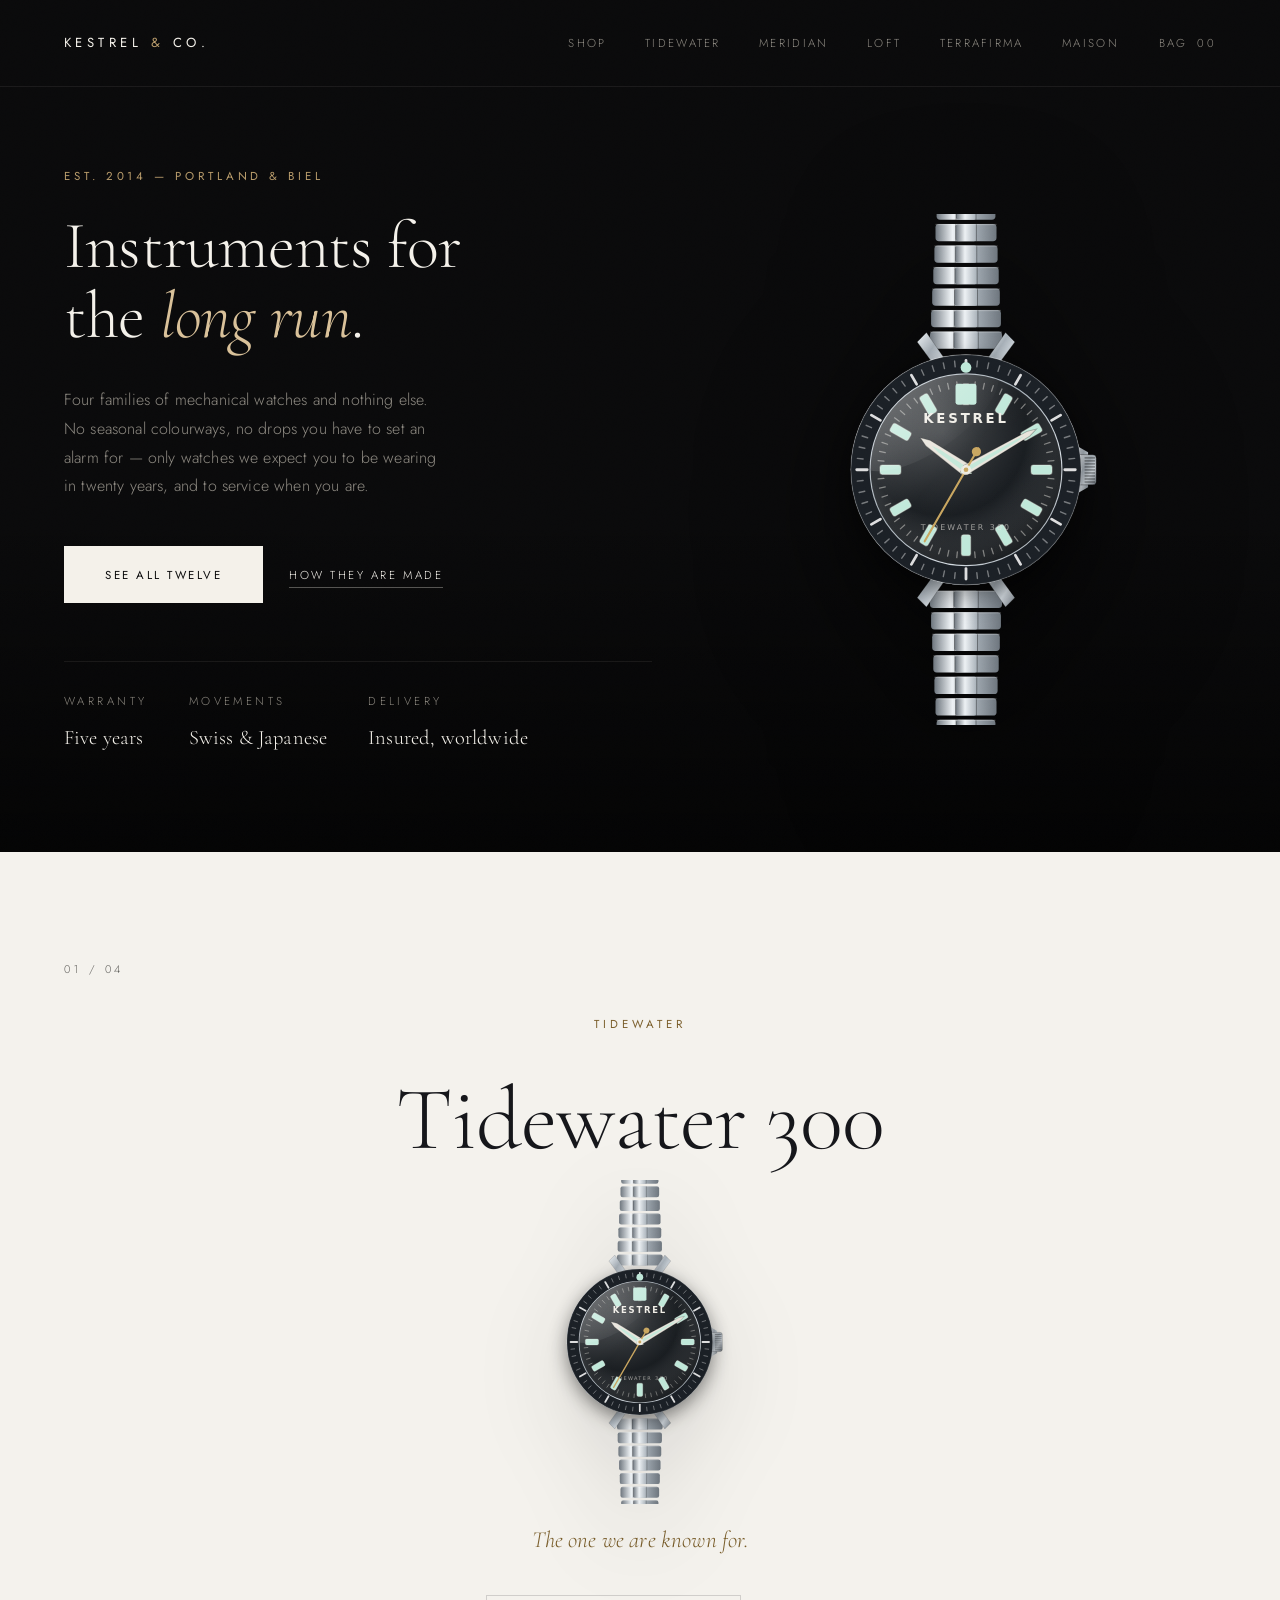
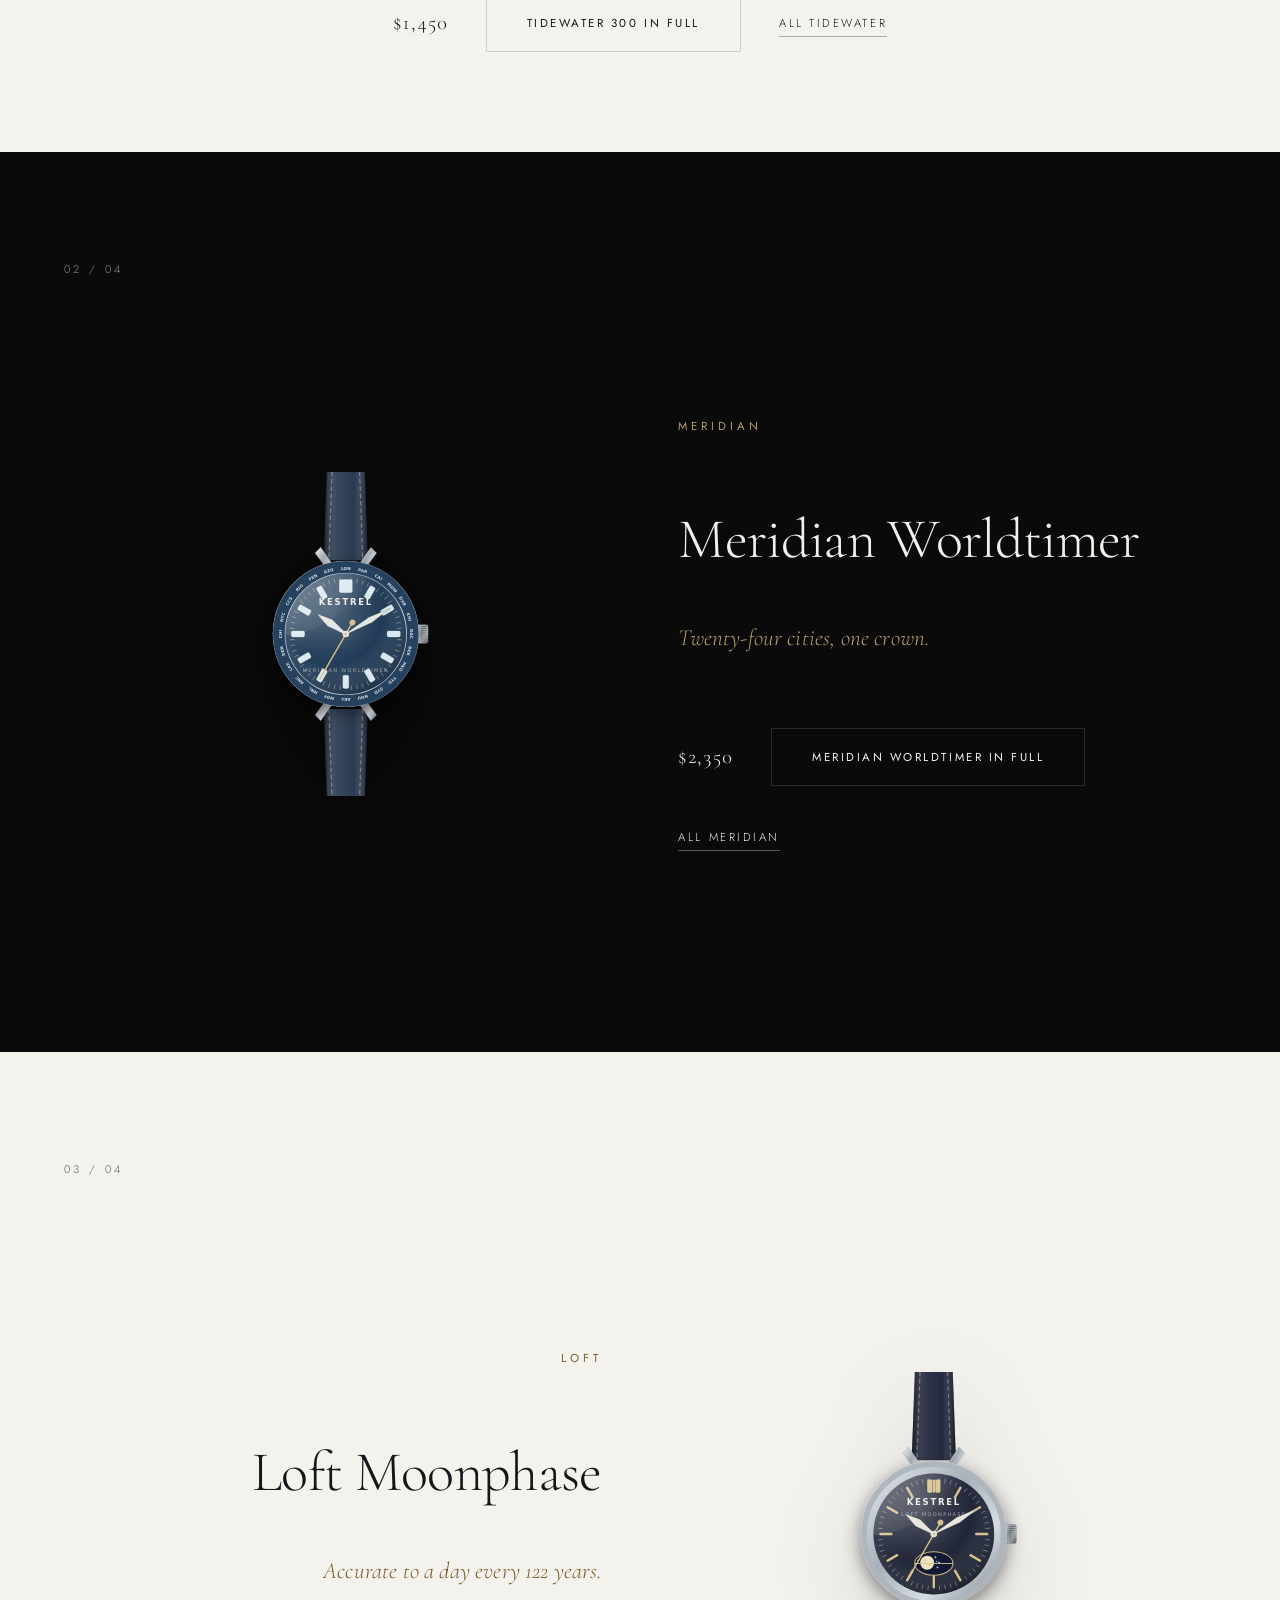
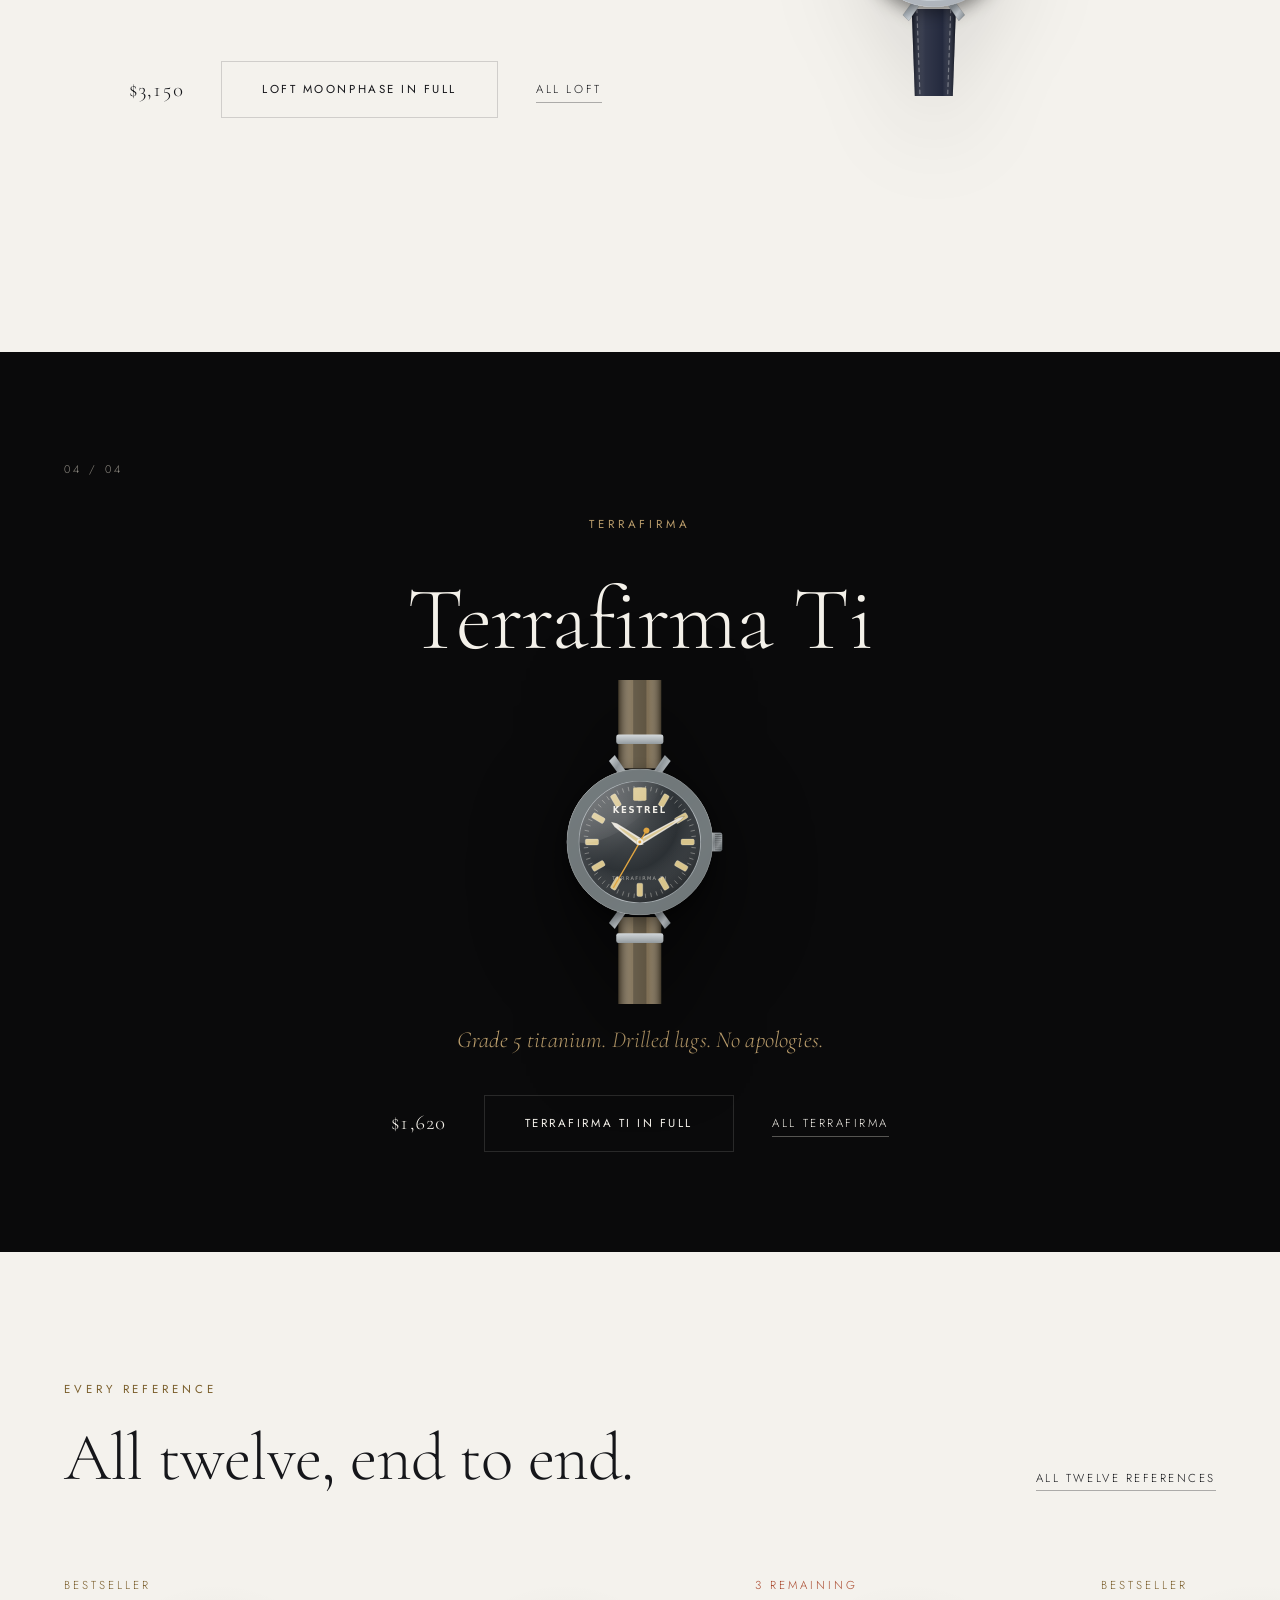
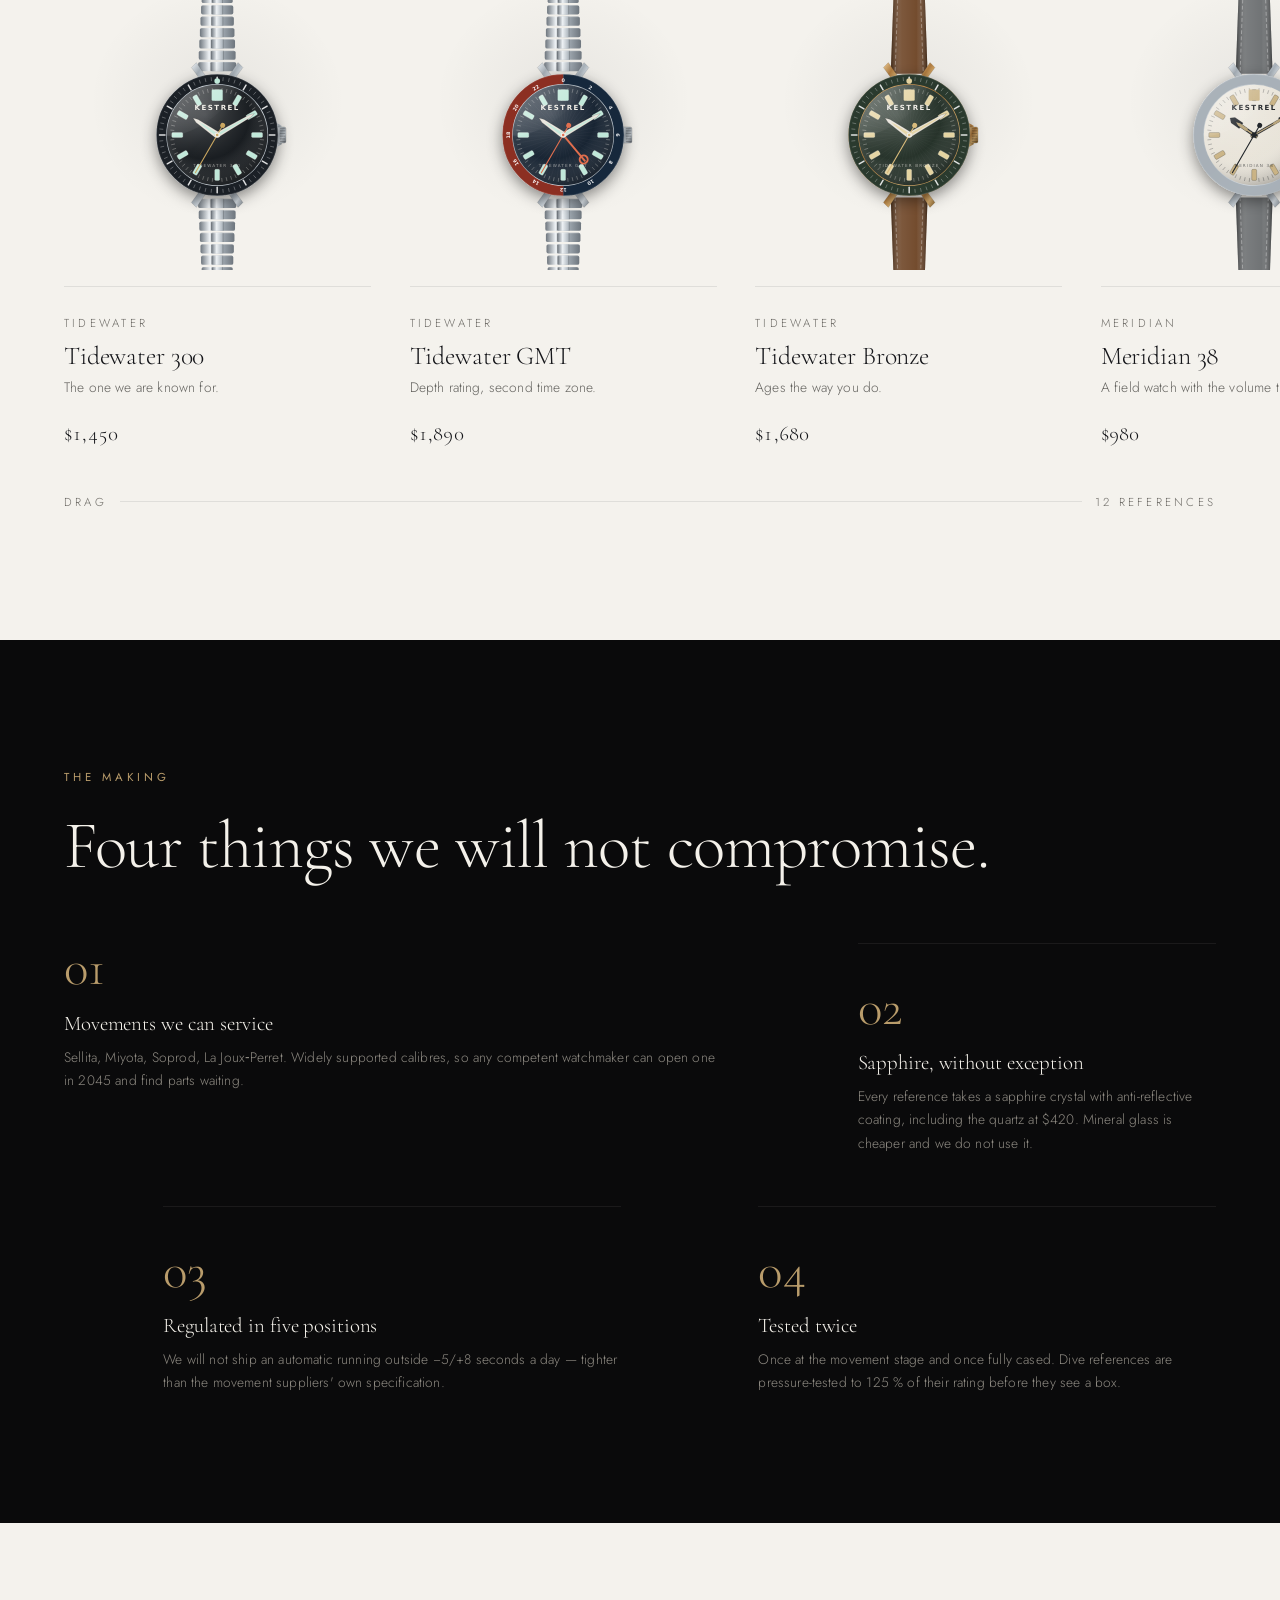
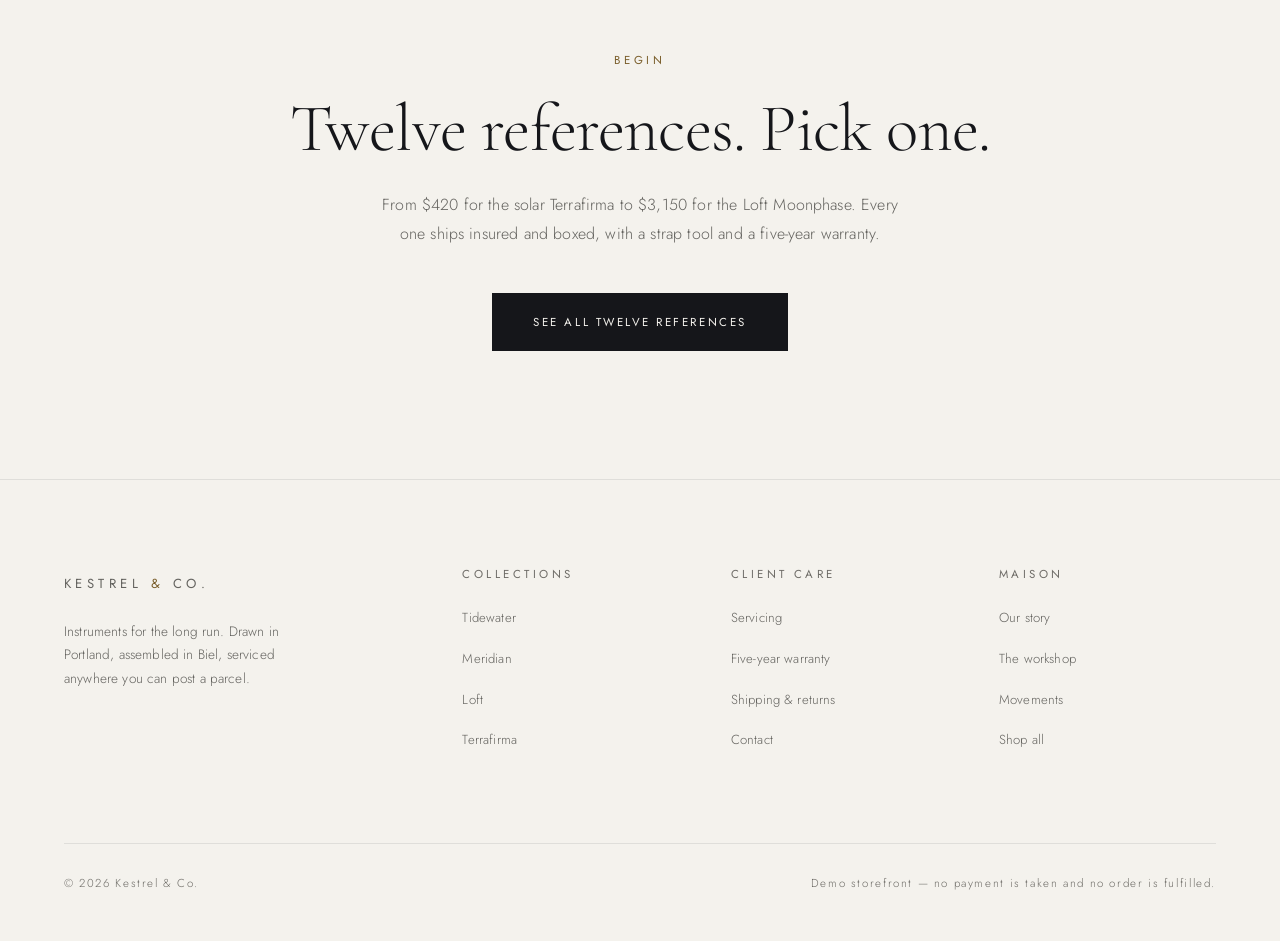
==== commit 50c88e48: "Strip the decorative layer; fix contrast and repetition Audited against the tells that make a site l" ====
--- a/index.html
+++ b/index.html
@@ -40,17 +40,14 @@
   <div class="wrap hero-inner">
     <div>
       <p class="label" data-reveal>Est. 2014 &mdash; Portland &amp; Biel</p>
-      <h1 class="reveal-lines" data-reveal>
-        <span class="line"><span style="--d:.05s">Instruments for</span></span>
-        <span class="line"><span style="--d:.17s">the <em>long run</em>.</span></span>
-      </h1>
+      <h1 data-reveal style="--delay:.06s">Instruments for<br>the <em>long run</em>.</h1>
       <p class="lede" data-reveal style="--delay:.24s">
         Four families of mechanical watches and nothing else. No seasonal colourways,
         no drops you have to set an alarm for &mdash; only watches we expect you to be
         wearing in twenty years, and to service when you are.
       </p>
       <div class="hero-actions" data-reveal style="--delay:.32s">
-        <a class="btn btn-primary magnetic" href="shop.html">Discover the collection</a>
+        <a class="btn btn-primary" href="shop.html">See all twelve</a>
         <a class="link-arrow" href="about.html">How they are made</a>
       </div>
       <dl class="hero-meta" data-reveal style="--delay:.4s">
@@ -61,7 +58,6 @@
     </div>
     <div class="hero-art" data-hero-art data-reveal style="--delay:.1s"></div>
   </div>
-  <span class="scroll-cue"><i></i>Scroll</span>
 </section>
 
 <div data-chapters></div>
@@ -71,9 +67,9 @@
     <div class="section-head">
       <div>
         <p class="label" data-reveal>Every reference</p>
-        <h2 data-split>All twelve, end to end.</h2>
+        <h2 data-reveal>All twelve, end to end.</h2>
       </div>
-      <a class="link-arrow" href="shop.html" data-reveal style="--delay:.12s">Shop the collection</a>
+      <a class="link-arrow" href="shop.html" data-reveal style="--delay:.12s">All twelve references</a>
     </div>
   </div>
   <div class="rail-wrap">
@@ -85,7 +81,7 @@
 <section class="section" data-surface="dark">
   <div class="wrap">
     <p class="label" data-reveal>The making</p>
-    <h2 data-split style="margin-bottom:clamp(2.5rem,5vw,4rem)">Four things we will not compromise.</h2>
+    <h2 data-reveal style="margin-bottom:clamp(2.5rem,5vw,4rem)">Four things we will not compromise.</h2>
     <div class="craft" data-reveal style="--delay:.06s">
       <div>
         <div class="num">01</div>
@@ -126,13 +122,13 @@
 <section class="section" data-surface="light">
   <div class="wrap-narrow" style="text-align:center">
     <p class="label" data-reveal>Begin</p>
-    <h2 data-split>Twelve references. One of them is yours.</h2>
+    <h2 data-reveal>Twelve references. Pick one.</h2>
     <div data-reveal style="--delay:.12s">
       <p class="lede" style="margin:1.8rem auto 2.8rem">
         From $420 for the solar Terrafirma to $3,150 for the Loft Moonphase. Every one
         ships insured and boxed, with a strap tool and a five-year warranty.
       </p>
-      <a class="btn btn-primary magnetic" href="shop.html">Enter the collection</a>
+      <a class="btn btn-primary" href="shop.html">See all twelve references</a>
     </div>
   </div>
 </section>
--- a/assets/css/styles.css
+++ b/assets/css/styles.css
@@ -15,10 +15,10 @@
   --raised:    #FFFFFF;
   --text:      #15161A;
   --muted:     #64635F;
-  --faint:     #9A9792;
+  --faint:     #6E6C67;
   --line:      rgba(21, 22, 26, 0.16);
   --hair:      rgba(21, 22, 26, 0.09);
-  --gold:      #8C6D34;
+  --gold:      #7A5E2B;
   --gold-lit:  #6F5626;
   --danger:    #A9482C;
   --ok:        #3F7A57;
@@ -26,8 +26,6 @@
   --art-glow:  rgba(21, 22, 26, 0.06);
   --art-shade: rgba(21, 22, 26, 0.13);
   --sheen:     rgba(255, 255, 255, 0.6);
-  --scrim:     rgba(244, 242, 237, 0.80);
-  --halo:      rgba(140, 109, 52, 0.05);
   --grain:     0.03;
 }
 
@@ -46,7 +44,7 @@
   --raised:    #131316;
   --text:      #F4F1EA;
   --muted:     #8E8A82;
-  --faint:     #5C5851;
+  --faint:     #8A867E;
   --line:      rgba(244, 241, 234, 0.13);
   --hair:      rgba(244, 241, 234, 0.07);
   --gold:      #B99C6B;
@@ -57,8 +55,6 @@
   --art-glow:  rgba(244, 241, 234, 0.06);
   --art-shade: rgba(0, 0, 0, 0.62);
   --sheen:     rgba(255, 255, 255, 0.5);
-  --scrim:     rgba(10, 10, 11, 0.72);
-  --halo:      rgba(185, 156, 107, 0.15);
   --grain:     0.045;
 }
 
@@ -74,7 +70,7 @@
 
   /* Slow and decisive. Nothing on this site should spring. */
   --ease: cubic-bezier(0.16, 1, 0.3, 1);
-  --dur: 0.9s;
+  --dur: 0.55s;
 }
 
 *, *::before, *::after { box-sizing: border-box; }
@@ -129,7 +125,7 @@
 p:last-child { margin-bottom: 0; }
 
 .label {
-  font-size: 0.66rem;
+  font-size: 0.72rem;
   font-weight: 400;
   letter-spacing: 0.34em;
   text-transform: uppercase;
@@ -182,7 +178,7 @@
    JavaScript the content is simply visible rather than stuck at opacity 0. */
 .js [data-reveal] {
   opacity: 0;
-  transform: translateY(26px);
+  transform: translateY(10px);
   transition: opacity var(--dur) var(--ease), transform var(--dur) var(--ease);
   transition-delay: var(--delay, 0s);
 }
@@ -199,7 +195,7 @@
   padding: 1.1rem 2.5rem;
   border: 1px solid transparent;
   border-radius: 0;
-  font-size: 0.68rem;
+  font-size: 0.72rem;
   font-weight: 400;
   letter-spacing: 0.22em;
   text-transform: uppercase;
@@ -220,7 +216,7 @@
   position: relative;
   display: inline-block;
   padding: 0.2rem 0;
-  font-size: 0.68rem;
+  font-size: 0.72rem;
   letter-spacing: 0.22em;
   text-transform: uppercase;
   color: var(--muted);
@@ -252,9 +248,8 @@
   top: env(safe-area-inset-top, 0px);
   z-index: 60;
   color: var(--text);
-  background: var(--scrim);
+  background: var(--bg);
   transition: color 0.45s var(--ease), background 0.45s var(--ease);
-  backdrop-filter: blur(20px) saturate(140%);
   border-bottom: 1px solid var(--hair);
 }
 .header-inner {
@@ -278,7 +273,7 @@
 .nav { display: flex; gap: 2.4rem; margin-left: auto; }
 .nav a {
   position: relative;
-  font-size: 0.68rem;
+  font-size: 0.72rem;
   font-weight: 300;
   letter-spacing: 0.2em;
   text-transform: uppercase;
@@ -306,7 +301,7 @@
   display: inline-flex;
   align-items: center;
   gap: 0.6rem;
-  font-size: 0.68rem;
+  font-size: 0.72rem;
   letter-spacing: 0.2em;
   text-transform: uppercase;
   color: var(--muted);
@@ -343,9 +338,7 @@
   content: '';
   position: absolute;
   inset: 0;
-  background:
-    radial-gradient(48% 50% at 70% 42%, var(--halo), transparent 68%),
-    radial-gradient(70% 70% at 50% 120%, var(--art-shade), transparent 60%);
+  background: linear-gradient(180deg, transparent 55%, var(--art-shade));
   pointer-events: none;
 }
 .hero-inner {
@@ -369,11 +362,6 @@
 .hero-art .watch-svg {
   width: min(100%, 372px);
   filter: drop-shadow(0 40px 70px rgba(0, 0, 0, 0.75));
-  animation: float 9s ease-in-out infinite;
-}
-@keyframes float {
-  0%, 100% { transform: translateY(-10px); }
-  50% { transform: translateY(10px); }
 }
 
 .hero-meta {
@@ -385,7 +373,7 @@
   flex-wrap: wrap;
 }
 .hero-meta dt {
-  font-size: 0.6rem;
+  font-size: 0.72rem;
   letter-spacing: 0.3em;
   text-transform: uppercase;
   color: var(--faint);
@@ -443,7 +431,7 @@
 .card:hover .card-body::before { transform: scaleX(1); }
 
 .card-collection {
-  font-size: 0.6rem;
+  font-size: 0.72rem;
   letter-spacing: 0.28em;
   text-transform: uppercase;
   color: var(--faint);
@@ -469,7 +457,7 @@
   position: absolute;
   top: 0.4rem; left: 0;
   z-index: 2;
-  font-size: 0.58rem;
+  font-size: 0.72rem;
   letter-spacing: 0.26em;
   text-transform: uppercase;
   color: var(--gold);
@@ -499,7 +487,7 @@
 }
 .collection-card:hover h3 { color: var(--gold-lit); }
 .collection-card p { color: var(--muted); font-size: 0.87rem; line-height: 1.7; }
-.collection-card .link-arrow { margin-top: 1.6rem; font-size: 0.62rem; }
+.collection-card .link-arrow { margin-top: 1.6rem; font-size: 0.7rem; }
 
 /* ---------- editorial ---------- */
 
@@ -512,8 +500,23 @@
 .statement-grid { display: grid; grid-template-columns: 1fr 1fr; gap: clamp(2rem, 6vw, 6rem); align-items: center; }
 @media (max-width: 860px) { .statement-grid { grid-template-columns: 1fr; } }
 
-.craft { display: grid; grid-template-columns: repeat(auto-fit, minmax(230px, 1fr)); gap: 1px; background: var(--hair); }
-.craft > div { background: var(--bg); padding: clamp(2rem, 3.5vw, 3rem) clamp(1.4rem, 2.2vw, 2.2rem); }
+.craft {
+  display: grid;
+  grid-template-columns: repeat(12, 1fr);
+  gap: clamp(2rem, 4vw, 3.5rem) clamp(1.5rem, 3vw, 3rem);
+}
+/* Deliberately uneven: the lead runs wide, the rest sit in a narrower column
+   and step inward, so the block reads as a page rather than a row of tiles. */
+.craft > div { grid-column: span 6; }
+.craft > div:nth-child(1) { grid-column: 1 / span 7; }
+.craft > div:nth-child(2) { grid-column: 9 / span 4; }
+.craft > div:nth-child(3) { grid-column: 2 / span 5; }
+.craft > div:nth-child(4) { grid-column: 8 / span 5; }
+.craft > div + div { border-top: 1px solid var(--hair); padding-top: clamp(1.5rem, 3vw, 2.5rem); }
+@media (max-width: 760px) {
+  .craft { grid-template-columns: 1fr; }
+  .craft > div, .craft > div:nth-child(n) { grid-column: 1; }
+}
 .craft .num {
   font-family: var(--serif);
   font-size: clamp(2.4rem, 4vw, 3.4rem);
@@ -534,7 +537,7 @@
 .filter-group:first-child { padding-top: 0; }
 .filter-group h4 {
   font-family: var(--sans);
-  font-size: 0.6rem;
+  font-size: 0.72rem;
   font-weight: 400;
   letter-spacing: 0.3em;
   text-transform: uppercase;
@@ -562,7 +565,7 @@
 }
 .check input:checked { background: var(--gold); border-color: var(--gold); }
 .check input:disabled { opacity: 0.35; cursor: not-allowed; }
-.check .count { margin-left: auto; font-size: 0.68rem; color: var(--faint); font-variant-numeric: tabular-nums; }
+.check .count { margin-left: auto; font-size: 0.72rem; color: var(--faint); font-variant-numeric: tabular-nums; }
 
 .range-row { display: flex; font-size: 0.72rem; color: var(--faint); margin-top: 0.7rem; letter-spacing: 0.08em; }
 input[type='range'] { appearance: none; width: 100%; height: 1px; background: var(--line); cursor: pointer; }
@@ -583,7 +586,7 @@
   flex-wrap: wrap;
 }
 .result-count {
-  font-size: 0.66rem;
+  font-size: 0.72rem;
   letter-spacing: 0.24em;
   text-transform: uppercase;
   color: var(--faint);
@@ -609,7 +612,7 @@
 }
 select option { background: var(--panel); color: var(--text); }
 
-.sort-field { margin-left: auto; display: flex; align-items: center; gap: 0.9rem; font-size: 0.62rem;
+.sort-field { margin-left: auto; display: flex; align-items: center; gap: 0.9rem; font-size: 0.7rem;
               letter-spacing: 0.24em; text-transform: uppercase; color: var(--faint); }
 
 .filter-toggle { display: none; }
@@ -657,7 +660,7 @@
   align-items: center;
   gap: 0.6rem;
   padding: 0.3rem 0;
-  font-size: 0.64rem;
+  font-size: 0.7rem;
   letter-spacing: 0.2em;
   text-transform: uppercase;
   color: var(--faint);
@@ -670,7 +673,7 @@
 .swatch i { width: 11px; height: 11px; display: block; border: 1px solid var(--line); }
 
 .breadcrumb {
-  font-size: 0.62rem;
+  font-size: 0.7rem;
   letter-spacing: 0.22em;
   text-transform: uppercase;
   color: var(--faint);
@@ -696,7 +699,7 @@
   font-variant-numeric: tabular-nums;
 }
 .pdp-stock {
-  font-size: 0.64rem;
+  font-size: 0.7rem;
   letter-spacing: 0.2em;
   text-transform: uppercase;
   color: var(--faint);
@@ -725,7 +728,7 @@
   font-weight: 300;
   color: var(--faint);
   width: 46%;
-  font-size: 0.62rem;
+  font-size: 0.7rem;
   letter-spacing: 0.2em;
   text-transform: uppercase;
   padding-top: 1.15rem;
@@ -739,7 +742,7 @@
   display: block;
   color: var(--text);
   font-weight: 400;
-  font-size: 0.64rem;
+  font-size: 0.7rem;
   letter-spacing: 0.2em;
   text-transform: uppercase;
   margin-bottom: 0.3rem;
@@ -773,7 +776,7 @@
 .cart-line h3 { font-size: 1.5rem; }
 .cart-line h3 a:hover { color: var(--gold-lit); }
 .cart-line-meta {
-  font-size: 0.62rem;
+  font-size: 0.7rem;
   letter-spacing: 0.2em;
   text-transform: uppercase;
   color: var(--faint);
@@ -792,7 +795,7 @@
 .summary { position: sticky; top: 110px; padding: 2.2rem; border: 1px solid var(--hair); background: var(--panel); }
 .summary h3 {
   font-family: var(--sans);
-  font-size: 0.62rem;
+  font-size: 0.7rem;
   font-weight: 400;
   letter-spacing: 0.3em;
   text-transform: uppercase;
@@ -832,7 +835,7 @@
 .field { display: block; margin-bottom: 1.6rem; }
 .field > span {
   display: block;
-  font-size: 0.6rem;
+  font-size: 0.72rem;
   letter-spacing: 0.26em;
   text-transform: uppercase;
   color: var(--faint);
@@ -856,7 +859,7 @@
 .field .error {
   display: block;
   color: var(--danger);
-  font-size: 0.68rem;
+  font-size: 0.72rem;
   letter-spacing: 0.08em;
   font-style: normal;
   margin-top: 0.5rem;
@@ -867,7 +870,7 @@
 
 .form-section-head {
   font-family: var(--sans);
-  font-size: 0.62rem;
+  font-size: 0.7rem;
   font-weight: 400;
   letter-spacing: 0.3em;
   text-transform: uppercase;
@@ -896,7 +899,7 @@
 .footer-grid { display: grid; grid-template-columns: 1.6fr repeat(3, 1fr); gap: clamp(2rem, 4vw, 3.5rem); }
 .footer-grid h4 {
   font-family: var(--sans);
-  font-size: 0.6rem;
+  font-size: 0.72rem;
   font-weight: 400;
   letter-spacing: 0.3em;
   text-transform: uppercase;
@@ -916,7 +919,7 @@
   justify-content: space-between;
   gap: 1.5rem;
   flex-wrap: wrap;
-  font-size: 0.66rem;
+  font-size: 0.72rem;
   letter-spacing: 0.14em;
   color: var(--faint);
 }
@@ -936,7 +939,7 @@
   padding: 1rem 1.6rem;
   background: var(--raised);
   border: 1px solid var(--line);
-  font-size: 0.68rem;
+  font-size: 0.72rem;
   letter-spacing: 0.18em;
   text-transform: uppercase;
   box-shadow: 0 24px 60px rgba(0, 0, 0, 0.65);
@@ -956,7 +959,7 @@
 .skip-link {
   position: absolute; left: 50%; translate: -50% -200%;
   z-index: 100; background: var(--text); color: var(--bg);
-  padding: 0.8rem 1.6rem; font-size: 0.68rem; letter-spacing: 0.2em; text-transform: uppercase;
+  padding: 0.8rem 1.6rem; font-size: 0.72rem; letter-spacing: 0.2em; text-transform: uppercase;
   transition: translate 0.4s var(--ease);
 }
 .skip-link:focus { translate: -50% 0; }
@@ -985,43 +988,7 @@
   animation-timing-function: steps(60, end);
 }
 
-/* --- page entry and exit ---
-   `backwards` rather than `both`: once the entry finishes the property must
-   fall back to the cascade, or it would win over the exit transition. */
-@keyframes page-in {
-  from { opacity: 0; }
-  to   { opacity: 1; }
-}
-body { animation: page-in 0.5s var(--ease) backwards; }
-body.is-leaving { opacity: 0; transition: opacity 0.26s ease-in; }
-
-/* --- hero pointer parallax ---
-   The container carries the pointer offset so the float animation on the
-   watch itself is left alone. */
-.hero-inner { perspective: 1400px; }
-.hero-art {
-  transform: translate3d(var(--px, 0px), var(--py, 0px), 0)
-             rotateX(var(--rx, 0deg)) rotateY(var(--ry, 0deg));
-  transform-style: preserve-3d;
-  transition: transform 0.7s var(--ease);
-}
-
-/* --- headline lines rise into place --- */
-.js [data-reveal].reveal-lines { opacity: 1; transform: none; }
-.reveal-lines .line {
-  display: block;
-  overflow: hidden;
-  /* Cormorant's italic descenders would otherwise be clipped by the mask. */
-  padding-bottom: 0.14em;
-  margin-bottom: -0.14em;
-}
-.reveal-lines .line > span { display: block; }
-.js .reveal-lines .line > span {
-  transform: translateY(110%);
-  transition: transform 1.1s var(--ease);
-  transition-delay: var(--d, 0s);
-}
-.js .reveal-lines.is-in .line > span { transform: none; }
+
 
 /* --- bag count reacts when something lands in it --- */
 @keyframes badge-bump {
@@ -1041,19 +1008,6 @@
 .pdp-stage[data-dragging='true'] .watch-svg { transition: opacity 0.2s ease; cursor: grabbing; }
 .pdp-stage.is-swapping .watch-svg { opacity: 0; --ts: 0.985; }
 
-/* --- buttons get a sheen on hover --- */
-.btn-primary { position: relative; overflow: hidden; }
-.btn-primary::after {
-  content: '';
-  position: absolute;
-  inset: 0;
-  background: linear-gradient(105deg, transparent 38%,
-              var(--sheen) 50%, transparent 62%);
-  transform: translateX(-120%);
-  transition: transform 0.85s var(--ease);
-}
-.btn-primary:hover::after { transform: translateX(120%); }
-.btn-primary > * { position: relative; z-index: 1; }
 
 
 
@@ -1074,14 +1028,6 @@
   overflow: hidden;
   isolation: isolate;
 }
-.chapter::before {
-  content: '';
-  position: absolute;
-  inset: 0;
-  z-index: 0;
-  background: radial-gradient(46% 46% at 50% 46%, var(--halo), transparent 70%);
-  pointer-events: none;
-}
 .chapter-inner {
   position: relative;
   z-index: 1;
@@ -1091,6 +1037,40 @@
   text-align: center;
   gap: clamp(0.6rem, 1.8vh, 1.4rem);
 }
+
+/* Two asymmetric variants so four consecutive references do not read as one
+   template stamped four times. The art takes a column, the words take the
+   other, and the sides swap. */
+.chapter-aside .chapter-inner {
+  grid-template-columns: 1fr 1fr;
+  align-items: center;
+  justify-items: start;
+  text-align: left;
+  gap: clamp(1.5rem, 4vw, 4rem);
+  column-gap: clamp(2rem, 6vw, 6rem);
+}
+.chapter-aside .chapter-art { grid-row: 1 / span 4; }
+.chapter-aside.chapter-flip .chapter-art { grid-column: 2; }
+.chapter-aside.chapter-flip .chapter-inner { justify-items: end; text-align: right; }
+.chapter-aside.chapter-flip .chapter-name,
+.chapter-aside.chapter-flip .label,
+.chapter-aside.chapter-flip .chapter-tagline { grid-column: 1; }
+.chapter-aside.chapter-flip .chapter-meta { grid-column: 1; justify-content: flex-end; }
+.chapter-aside .chapter-meta { justify-content: flex-start; }
+.chapter-aside .chapter-name { font-size: clamp(2.2rem, 4.4vw, 4rem); }
+
+@media (max-width: 860px) {
+  .chapter-aside .chapter-inner,
+  .chapter-aside.chapter-flip .chapter-inner {
+    grid-template-columns: 1fr;
+    justify-items: center;
+    text-align: center;
+  }
+  .chapter-aside .chapter-art,
+  .chapter-aside.chapter-flip .chapter-art { grid-row: auto; grid-column: 1; }
+  .chapter-aside .chapter-meta,
+  .chapter-aside.chapter-flip .chapter-meta { grid-column: 1; justify-content: center; }
+}
 .chapter-name {
   font-family: var(--serif);
   font-size: clamp(2.6rem, 7vw, 6rem);
@@ -1101,9 +1081,6 @@
   display: grid;
   place-items: center;
   width: 100%;
-  /* Set by the scroll engine; the watch drifts and settles as the panel passes. */
-  transform: translate3d(0, var(--sy, 0px), 0) scale(var(--sc, 1));
-  will-change: transform;
 }
 .chapter-art .watch-svg {
   height: clamp(220px, 36vh, 380px);
@@ -1128,40 +1105,12 @@
   top: clamp(4.5rem, 12vh, 7rem);
   left: var(--gutter);
   z-index: 1;
-  font-size: 0.62rem;
+  font-size: 0.7rem;
   letter-spacing: 0.3em;
   color: var(--muted);
   font-variant-numeric: tabular-nums;
 }
 
-/* --- scroll cue --- */
-.scroll-cue {
-  position: absolute;
-  bottom: clamp(1.4rem, 4vh, 2.6rem);
-  left: 50%;
-  translate: -50% 0;
-  z-index: 2;
-  display: grid;
-  justify-items: center;
-  gap: 0.8rem;
-  font-size: 0.58rem;
-  letter-spacing: 0.3em;
-  text-transform: uppercase;
-  color: var(--faint);
-}
-.scroll-cue i {
-  display: block;
-  width: 1px;
-  height: 46px;
-  background: linear-gradient(var(--gold), transparent);
-  transform-origin: top;
-  animation: cue 2.6s var(--ease) infinite;
-}
-@keyframes cue {
-  0%   { transform: scaleY(0); opacity: 0; }
-  35%  { transform: scaleY(1); opacity: 1; }
-  100% { transform: scaleY(1) translateY(46px); opacity: 0; }
-}
 
 /* --- horizontal reference rail --- */
 .rail-wrap { position: relative; }
@@ -1188,7 +1137,7 @@
   gap: 0.8rem;
   padding: 0 var(--gutter);
   margin-top: 1rem;
-  font-size: 0.58rem;
+  font-size: 0.72rem;
   letter-spacing: 0.28em;
   text-transform: uppercase;
   color: var(--faint);
@@ -1213,114 +1162,15 @@
    Page furniture
    ============================================================ */
 
-/* --- reading progress --- */
-.progress {
-  position: fixed;
-  top: 0; left: 0; right: 0;
-  height: 2px;
-  z-index: 80;
-  background: var(--gold);
-  transform-origin: 0 50%;
-  transform: scaleX(var(--p, 0));
-  pointer-events: none;
-}
-
-/* --- transition curtain, also the entry sequence --- */
-.curtain {
-  position: fixed;
-  inset: 0;
-  z-index: 95;
-  display: grid;
-  place-items: center;
-  background: #0A0A0B;
-  color: #F4F1EA;
-  transform: translateY(0);
-  transition: transform 0.75s var(--ease);
-}
-.curtain[data-state='open'] { transform: translateY(-101%); pointer-events: none; }
-.curtain-mark {
-  font-size: 0.82rem;
-  font-weight: 400;
-  letter-spacing: 0.34em;
-  text-transform: uppercase;
-  opacity: 0;
-  animation: mark-in 0.7s var(--ease) 0.1s forwards;
-}
-.curtain[data-state='open'] .curtain-mark { opacity: 0; transition: opacity 0.35s ease; animation: none; }
-@keyframes mark-in { to { opacity: 1; } }
-
-/* --- pointer --- */
-.cursor-dot, .cursor-ring {
-  position: fixed;
-  top: 0; left: 0;
-  z-index: 9990;
-  pointer-events: none;
-  border-radius: 50%;
-  opacity: 0;
-  transition: opacity 0.3s ease, width 0.35s var(--ease), height 0.35s var(--ease),
-              background 0.35s ease, border-color 0.35s ease;
-}
-.cursor-dot {
-  width: 5px; height: 5px;
-  background: var(--gold);
-  transform: translate3d(var(--dx, -50px), var(--dy, -50px), 0) translate(-50%, -50%);
-}
-.cursor-ring {
-  width: 34px; height: 34px;
-  border: 1px solid var(--gold);
-  transform: translate3d(var(--rx, -50px), var(--ry, -50px), 0) translate(-50%, -50%);
-}
-body[data-cursor='on'] .cursor-dot,
-body[data-cursor='on'] .cursor-ring { opacity: 1; }
-body[data-cursor='on'][data-hot='true'] .cursor-ring {
-  width: 64px; height: 64px;
-  background: color-mix(in srgb, var(--gold) 12%, transparent);
-}
-body[data-cursor='on'][data-hot='true'] .cursor-dot { opacity: 0; }
-@media (hover: hover) and (pointer: fine) {
-  body[data-cursor='on'],
-  body[data-cursor='on'] a,
-  body[data-cursor='on'] button,
-  body[data-cursor='on'] .swatch,
-  body[data-cursor='on'] label { cursor: none; }
-}
-
-/* --- word-level headline reveal --- */
-.split .w { display: inline-block; overflow: hidden; vertical-align: bottom; padding-bottom: 0.14em; margin-bottom: -0.14em; }
-.split .w > span { display: inline-block; }
-.js .split .w > span {
-  transform: translateY(108%);
-  transition: transform 1s var(--ease);
-  transition-delay: var(--d, 0s);
-}
-.js .split.is-in .w > span { transform: none; }
-
-/* --- wipe reveal for artwork ---
-   The clip goes on a child: a clipped element has zero visual area, so an
-   IntersectionObserver watching it would never see it intersect and it could
-   never reveal itself. */
-.js [data-reveal] > [data-clip] {
-  clip-path: inset(0 0 100% 0);
-  transition: clip-path 1.25s var(--ease);
-  transition-delay: var(--delay, 0s);
-}
-.js [data-reveal].is-in > [data-clip] { clip-path: inset(0 0 0% 0); }
-
-/* --- magnetic controls --- */
-.magnetic { transform: translate3d(var(--mx, 0px), var(--my, 0px), 0); transition: transform 0.5s var(--ease); }
+
+
+
+
 
 @media (prefers-reduced-motion: reduce) {
   html { scroll-behavior: auto; }
   .js [data-reveal] { opacity: 1; transform: none; transition: none; }
-  .js .reveal-lines .line > span { transform: none; }
-  .js .split .w > span { transform: none; }
-  .js [data-reveal] > [data-clip] { clip-path: none; }
-  .chapter-art { transform: none; }
-  .magnetic { transform: none; }
-  .scroll-cue i { animation: none; }
-  .curtain { display: none; }
-
-  .hero-art { transform: none; }
+
   *, *::before, *::after {
     animation-duration: 0.001ms !important;
     animation-iteration-count: 1 !important;
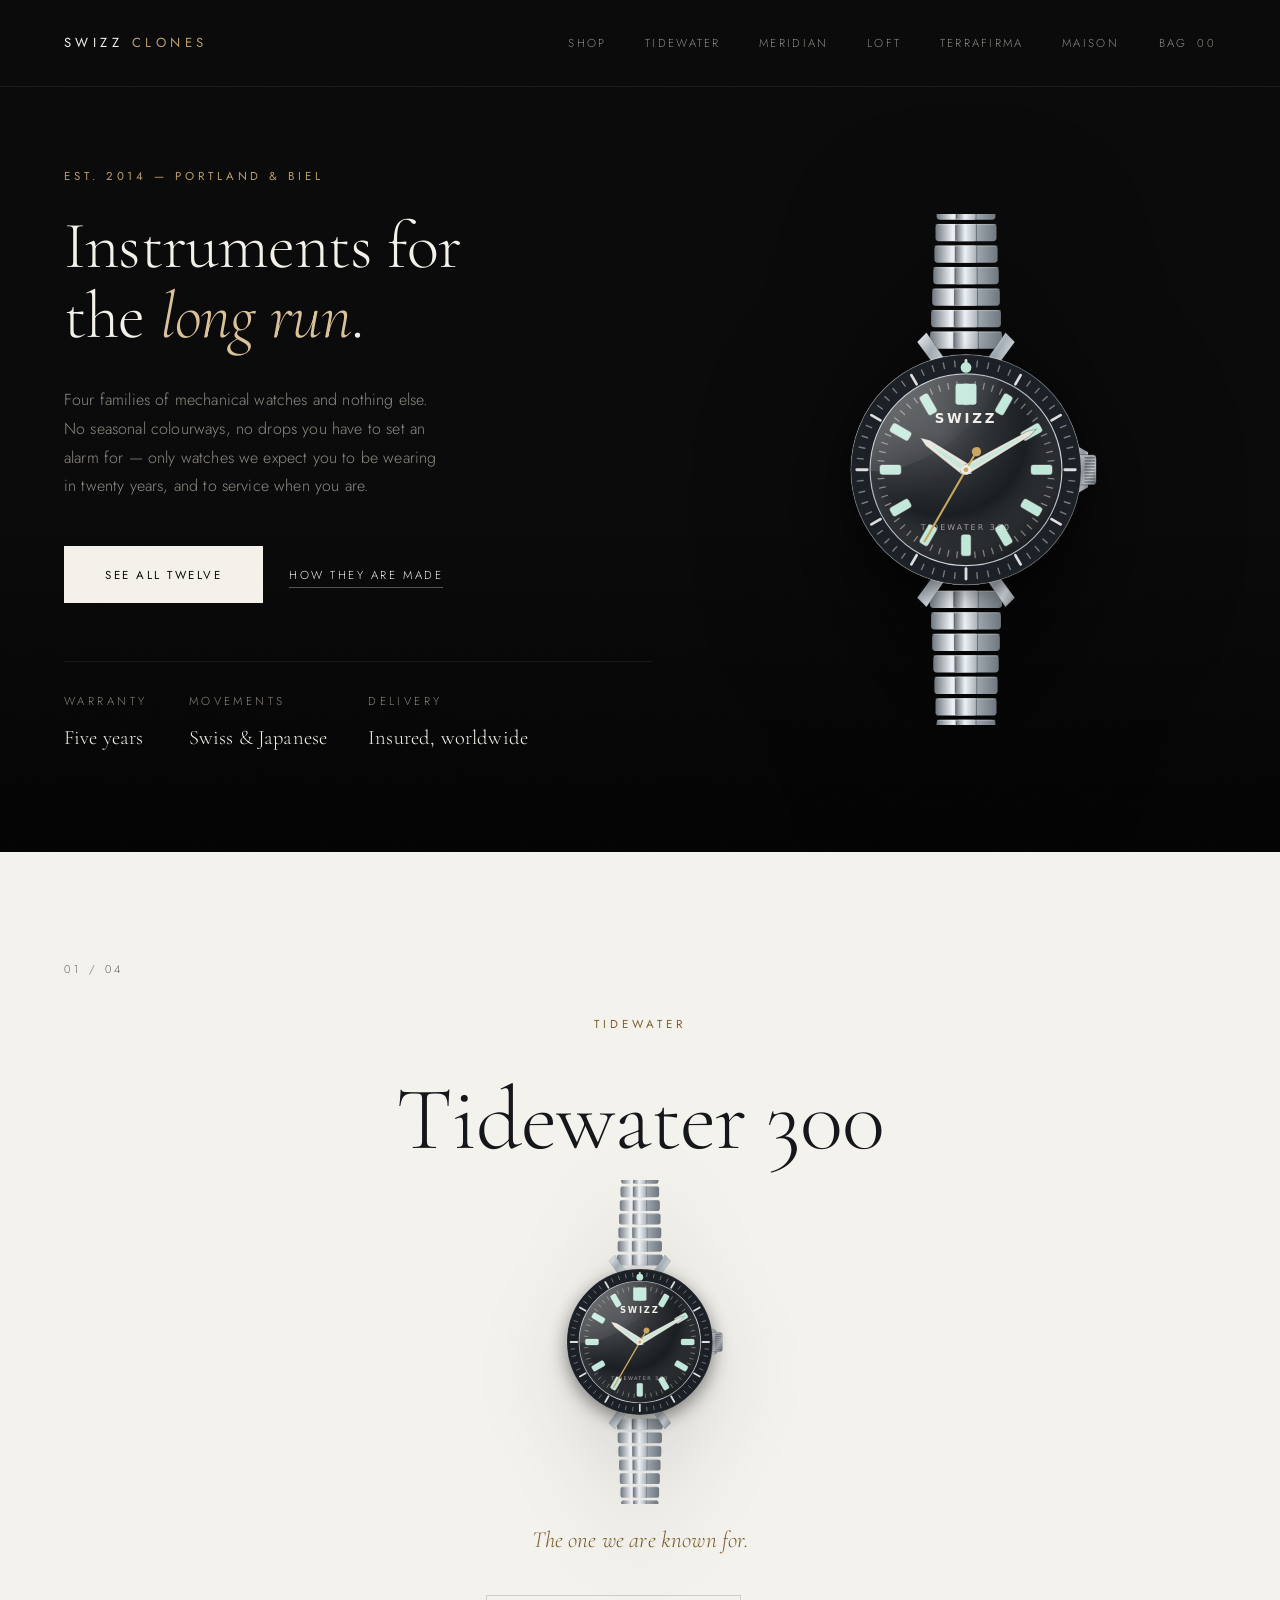
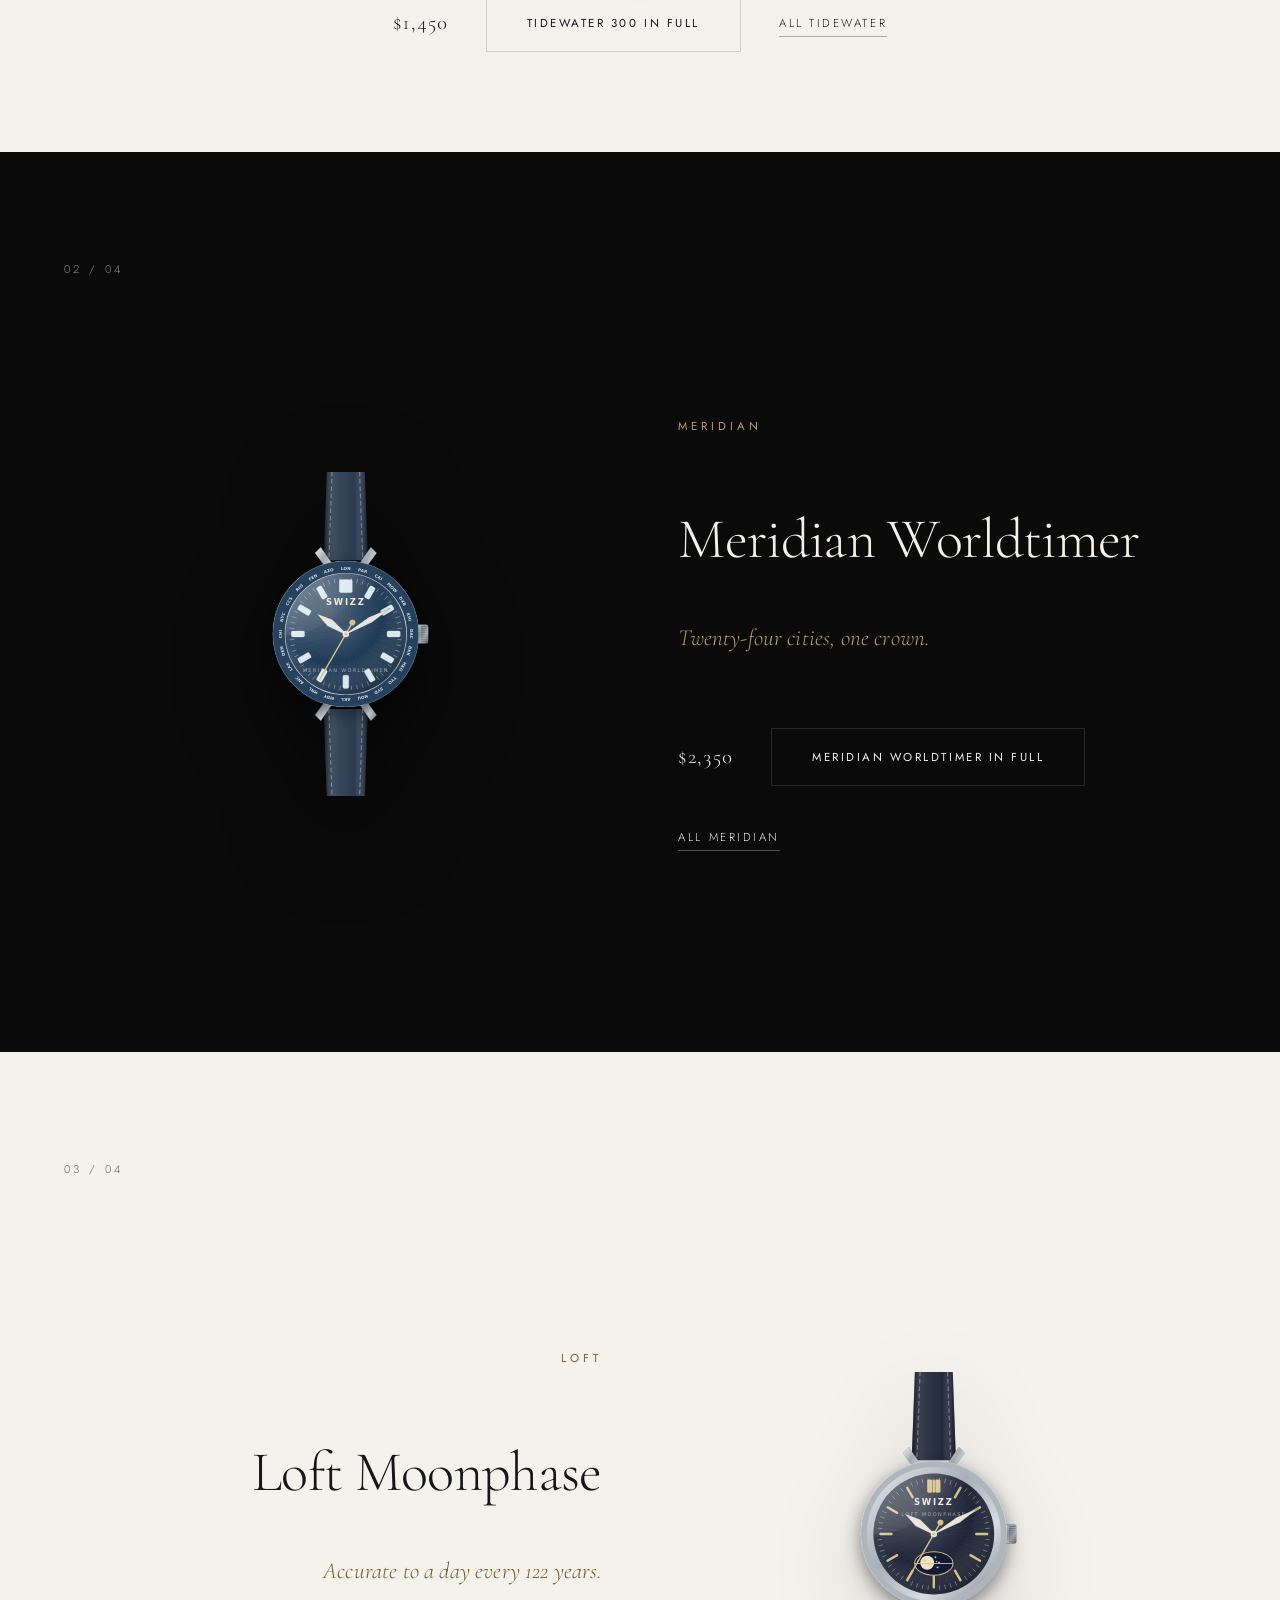
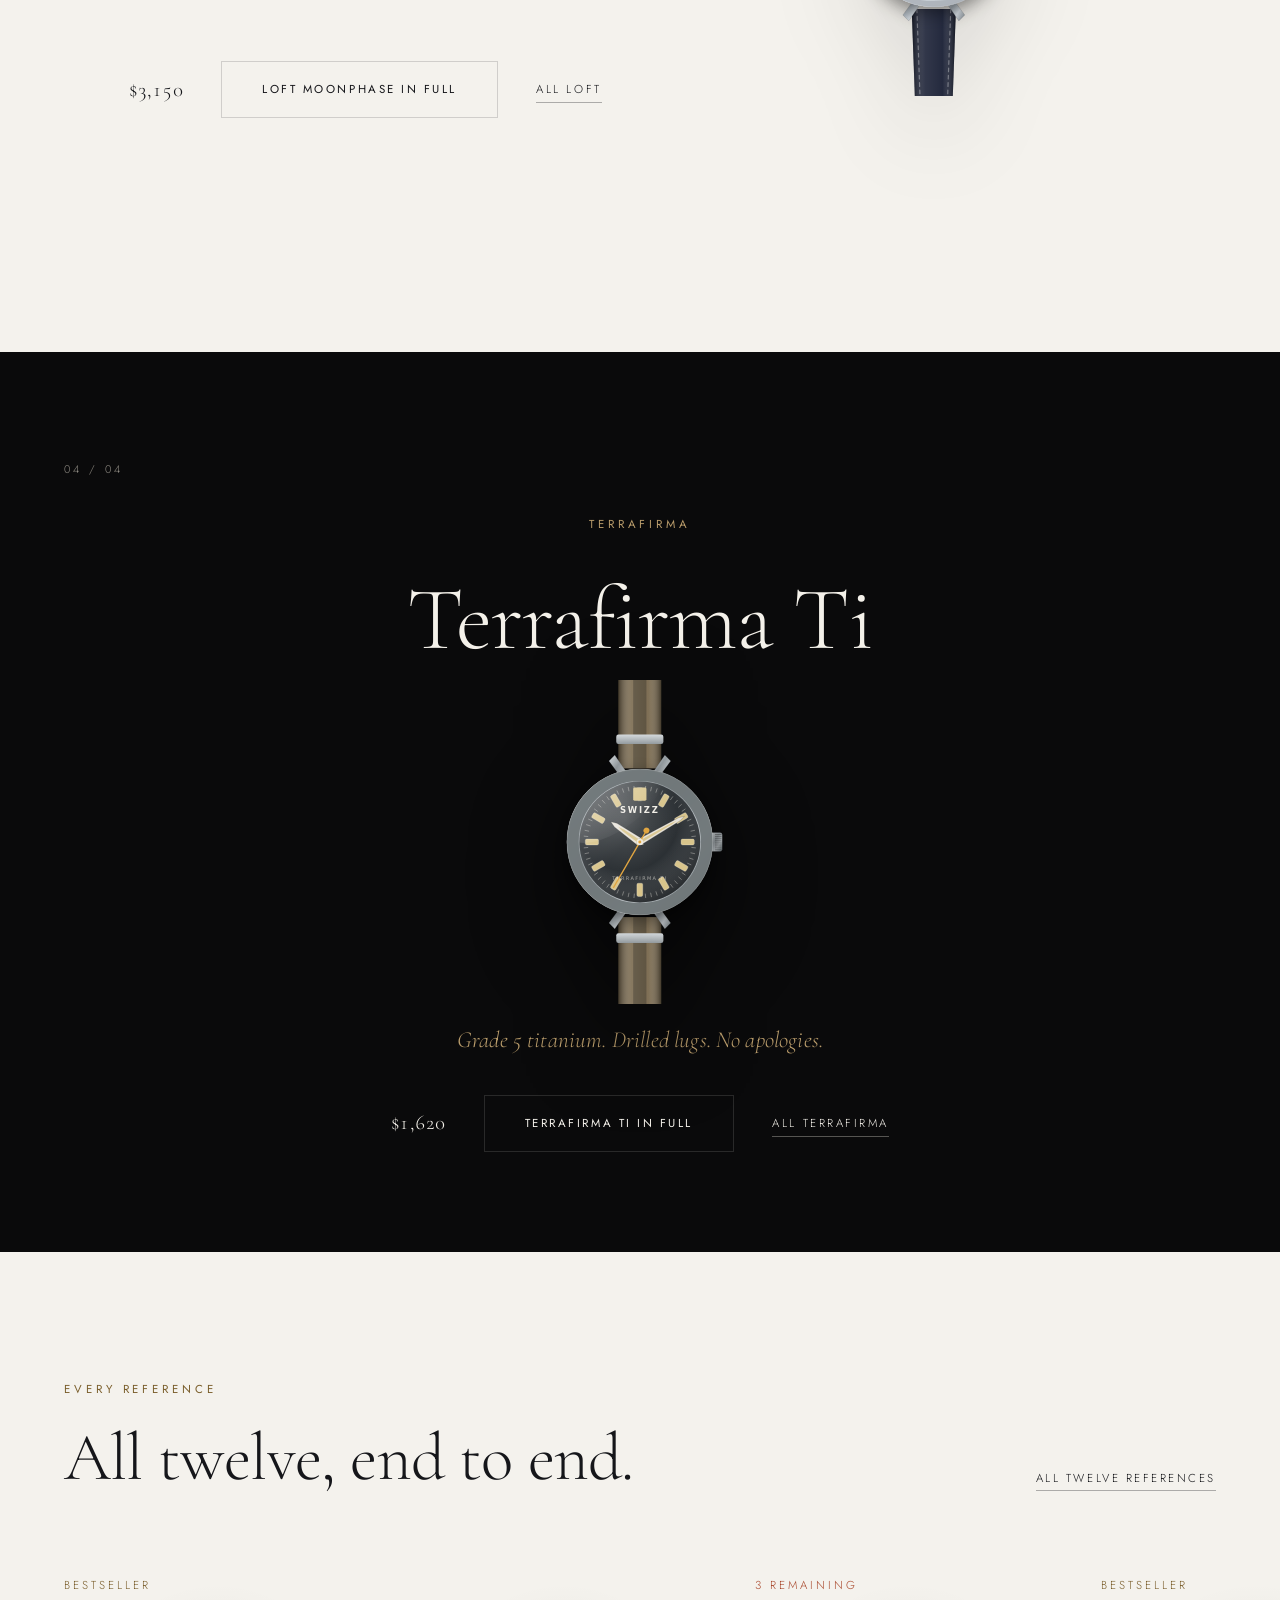
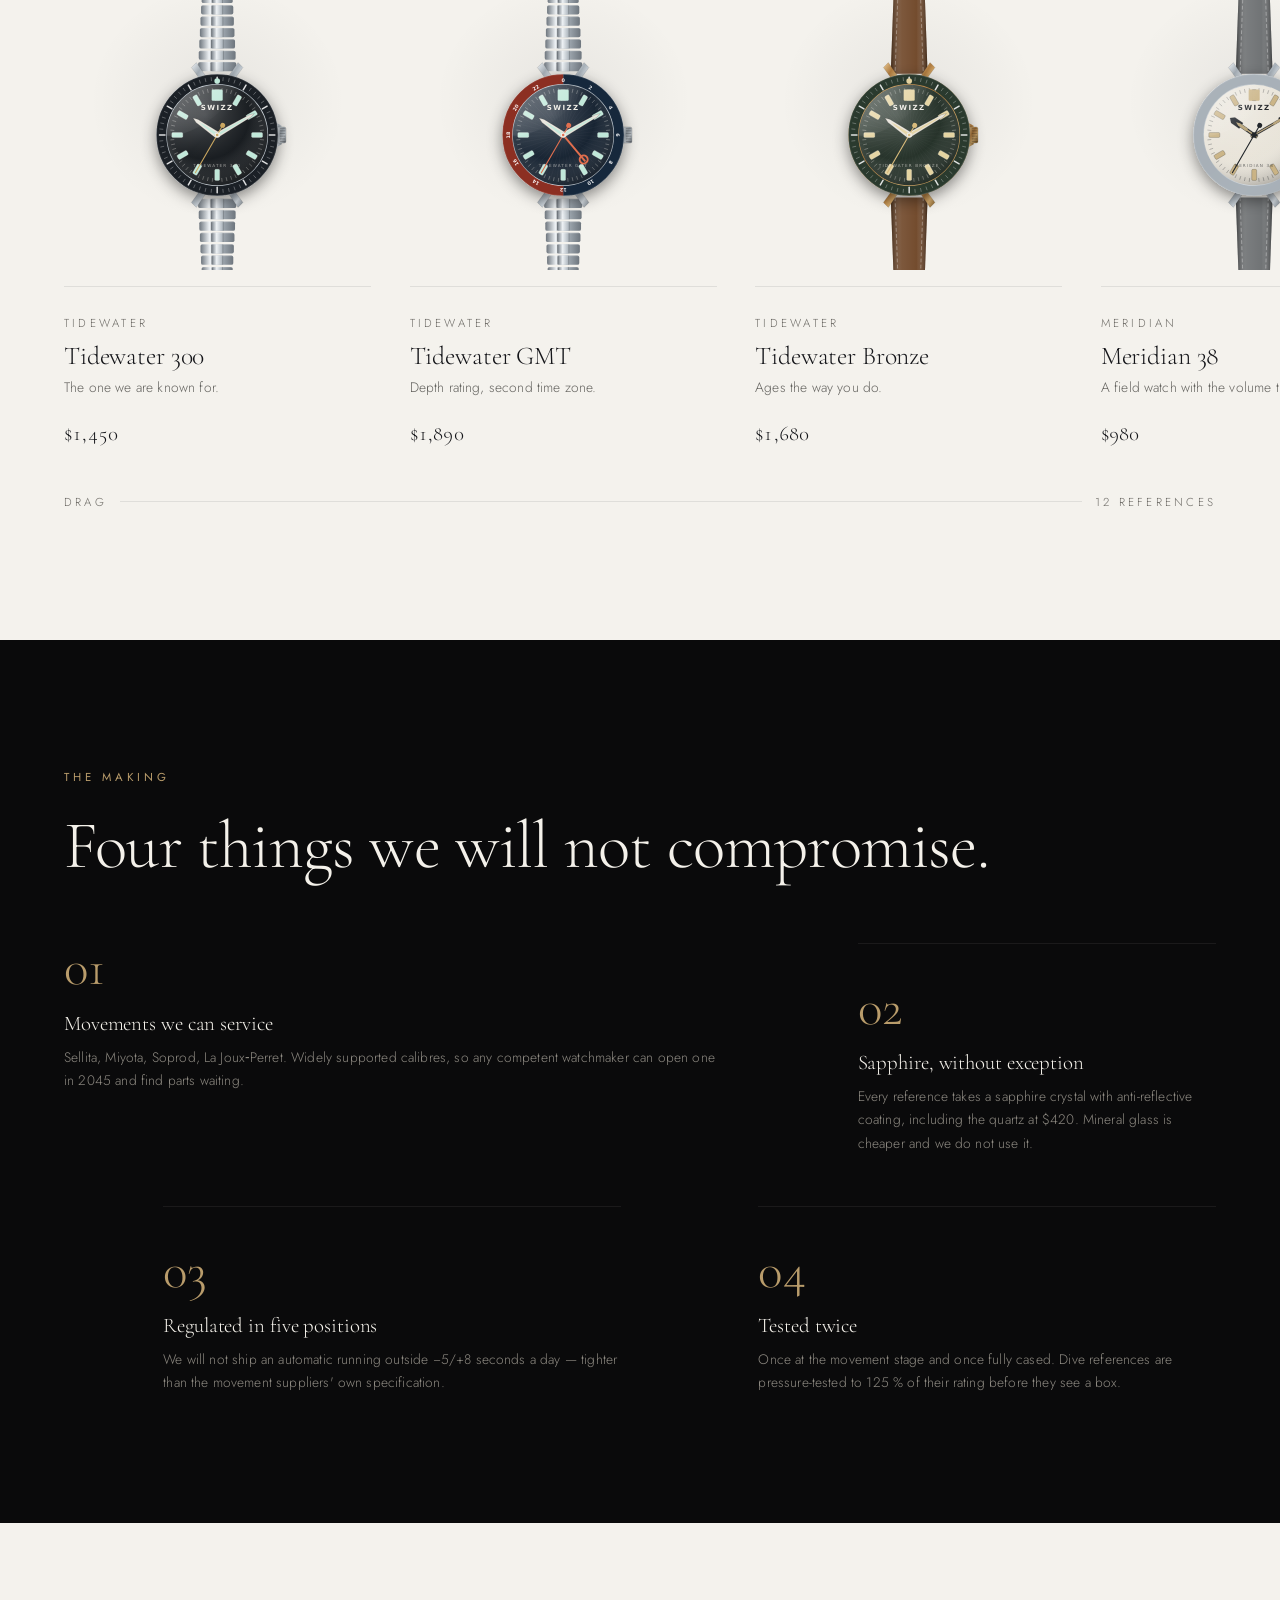
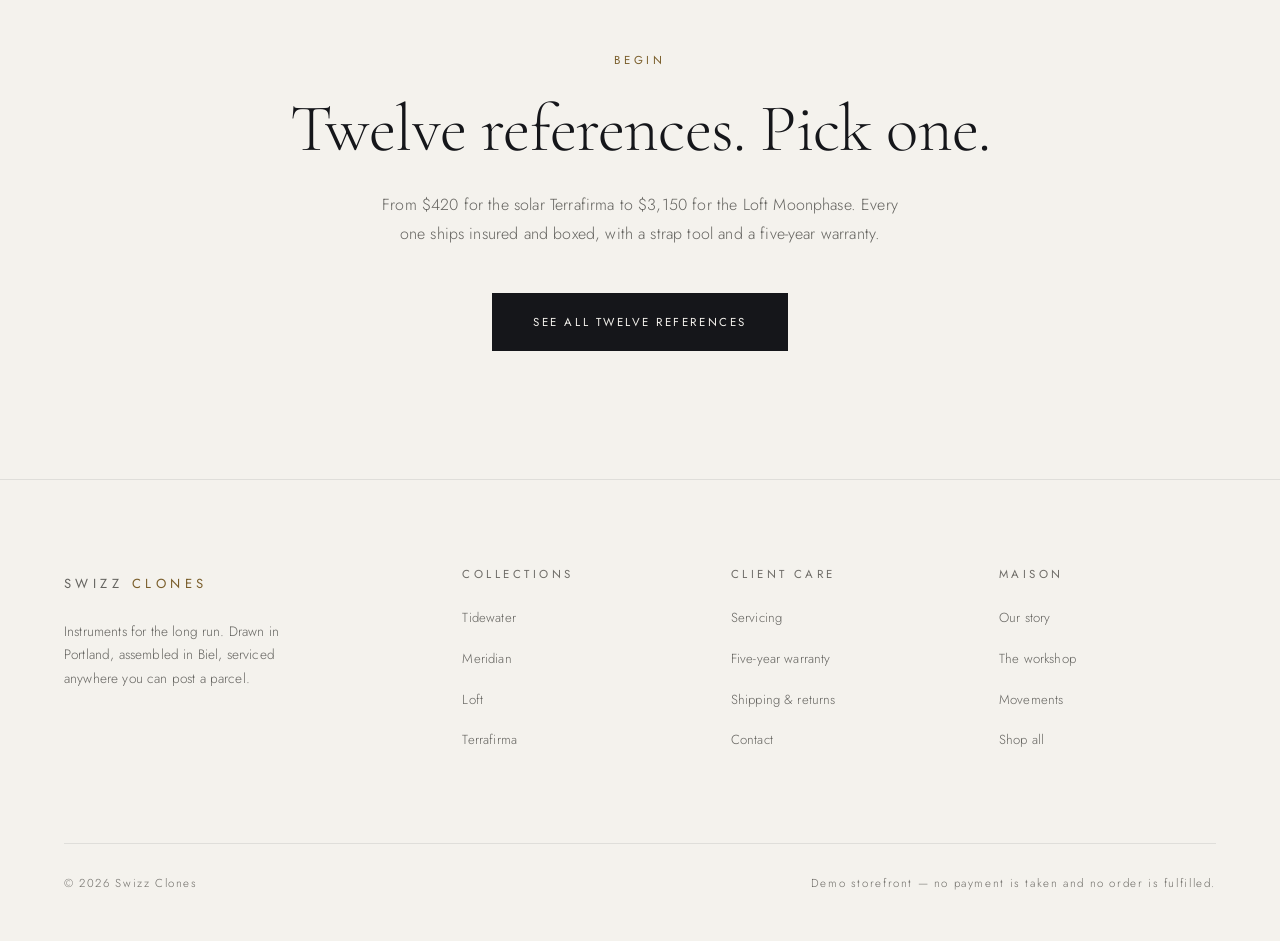
==== commit 532c9c1b: "Rebrand from Kestrel & Co. to Swizz Clones Renames the brand across every surface: the wordmark in t" ====
--- a/index.html
+++ b/index.html
@@ -3,8 +3,8 @@
 <head>
 <meta charset="utf-8">
 <meta name="viewport" content="width=device-width, initial-scale=1">
-<title>Kestrel &amp; Co. — Mechanical watches built to be worn</title>
-<meta name="description" content="Dive, field, dress and expedition watches from Kestrel & Co. Swiss and Japanese movements, sapphire crystals, five-year warranty.">
+<title>Swizz Clones — Mechanical watches built to be worn</title>
+<meta name="description" content="Dive, field, dress and expedition watches from Swizz Clones Swiss and Japanese movements, sapphire crystals, five-year warranty.">
 <meta name="theme-color" content="#0A0A0B">
 <link rel="preload" href="assets/fonts/cormorant-garamond.woff2" as="font" type="font/woff2" crossorigin>
 <link rel="preload" href="assets/fonts/jost.woff2" as="font" type="font/woff2" crossorigin>
@@ -17,7 +17,7 @@
 <a class="skip-link" href="#main">Skip to content</a>
 <header class="site-header">
   <div class="wrap header-inner">
-    <a class="brand" href="index.html">Kestrel <span>&amp;</span> Co.</a>
+    <a class="brand" href="index.html">Swizz <span>Clones</span></a>
     <button class="nav-toggle" type="button" aria-label="Open menu" aria-expanded="false"></button>
     <nav class="nav" aria-label="Primary">
       <a href="shop.html">Shop</a>
@@ -137,7 +137,7 @@
   <div class="wrap">
     <div class="footer-grid">
       <div>
-        <a class="brand" href="index.html">Kestrel <span>&amp;</span> Co.</a>
+        <a class="brand" href="index.html">Swizz <span>Clones</span></a>
         <p class="footer-blurb">
           Instruments for the long run. Drawn in Portland, assembled in Biel,
           serviced anywhere you can post a parcel.
@@ -172,7 +172,7 @@
       </div>
     </div>
     <div class="footer-note">
-      <span>&copy; <span data-year>2026</span> Kestrel &amp; Co.</span>
+      <span>&copy; <span data-year>2026</span> Swizz Clones</span>
       <span>Demo storefront &mdash; no payment is taken and no order is fulfilled.</span>
     </div>
   </div>
--- a/assets/css/styles.css
+++ b/assets/css/styles.css
@@ -1,4 +1,4 @@
-/* Kestrel & Co. — design system.
+/* Swizz Clones — design system.
    Tokens, then primitives, then components. The look leans on three things:
    a high-contrast serif at large sizes, a great deal of space, and very
    sparing use of gold. */
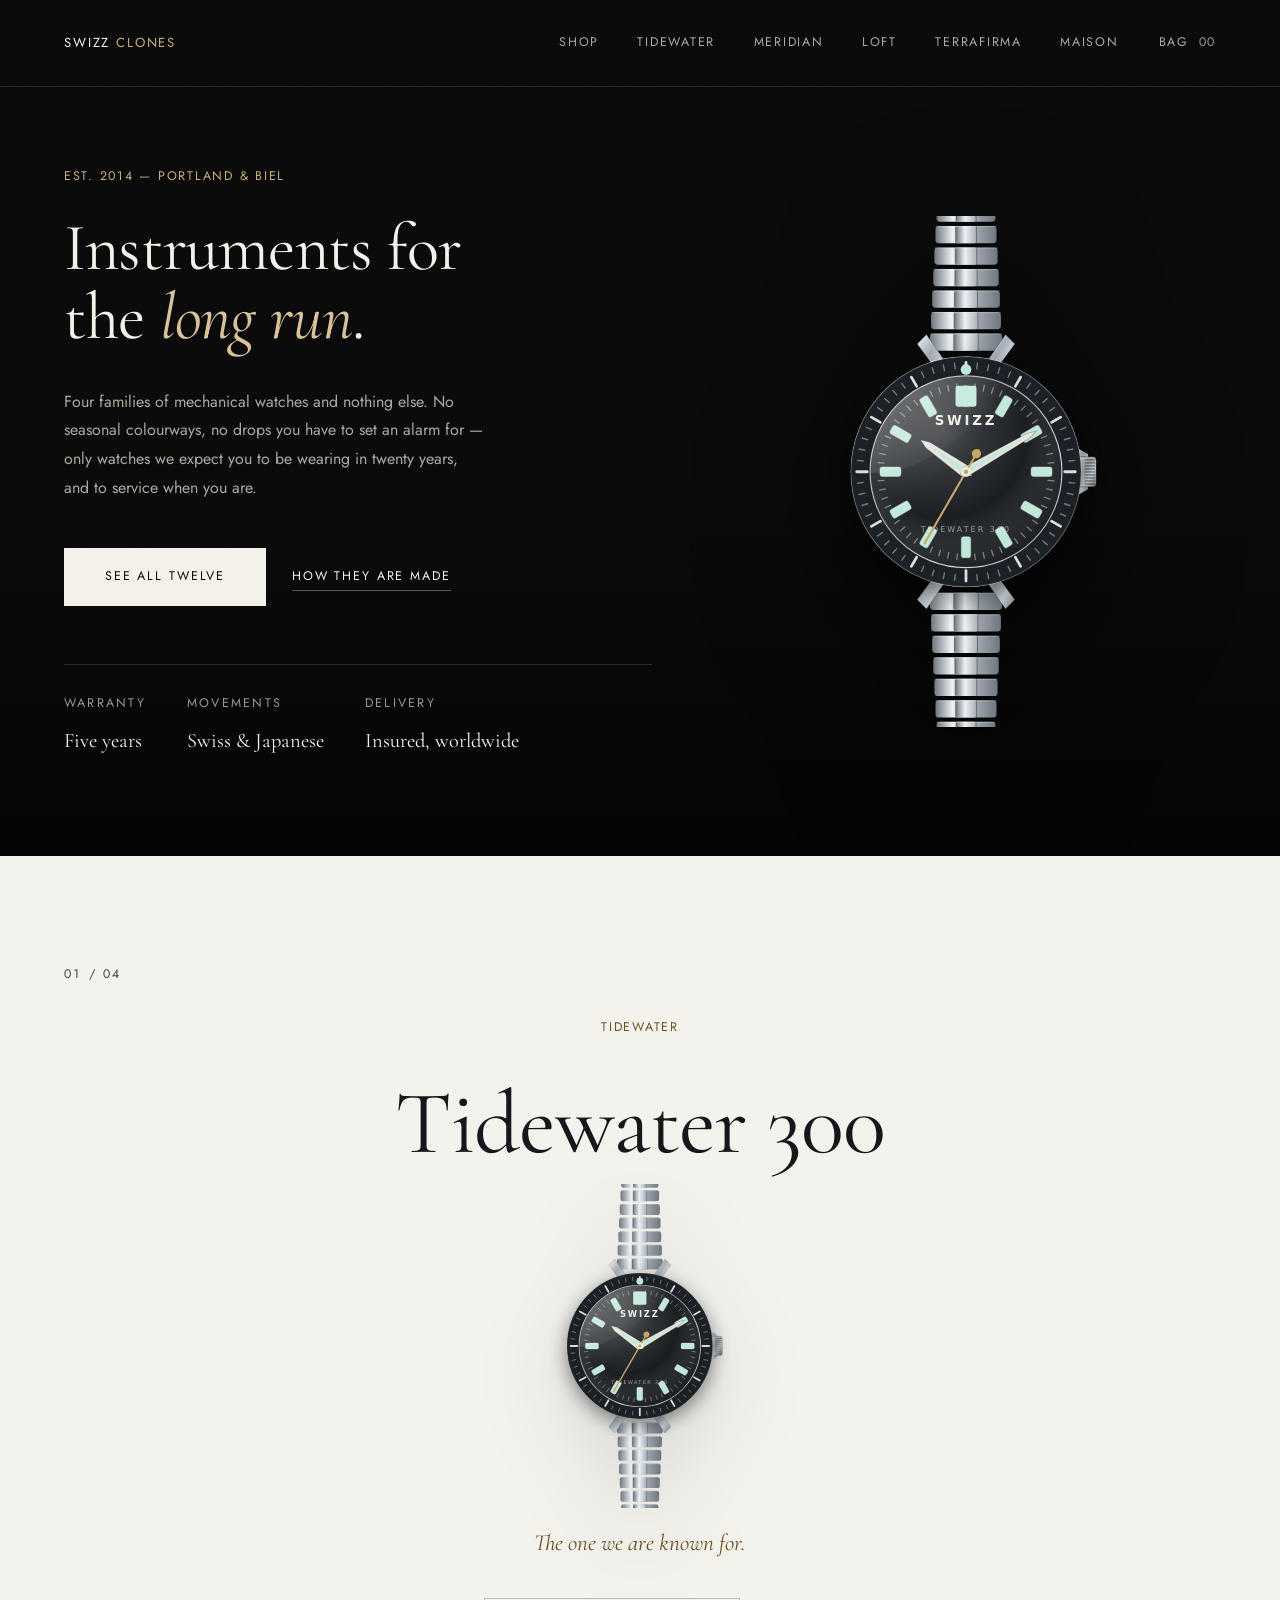
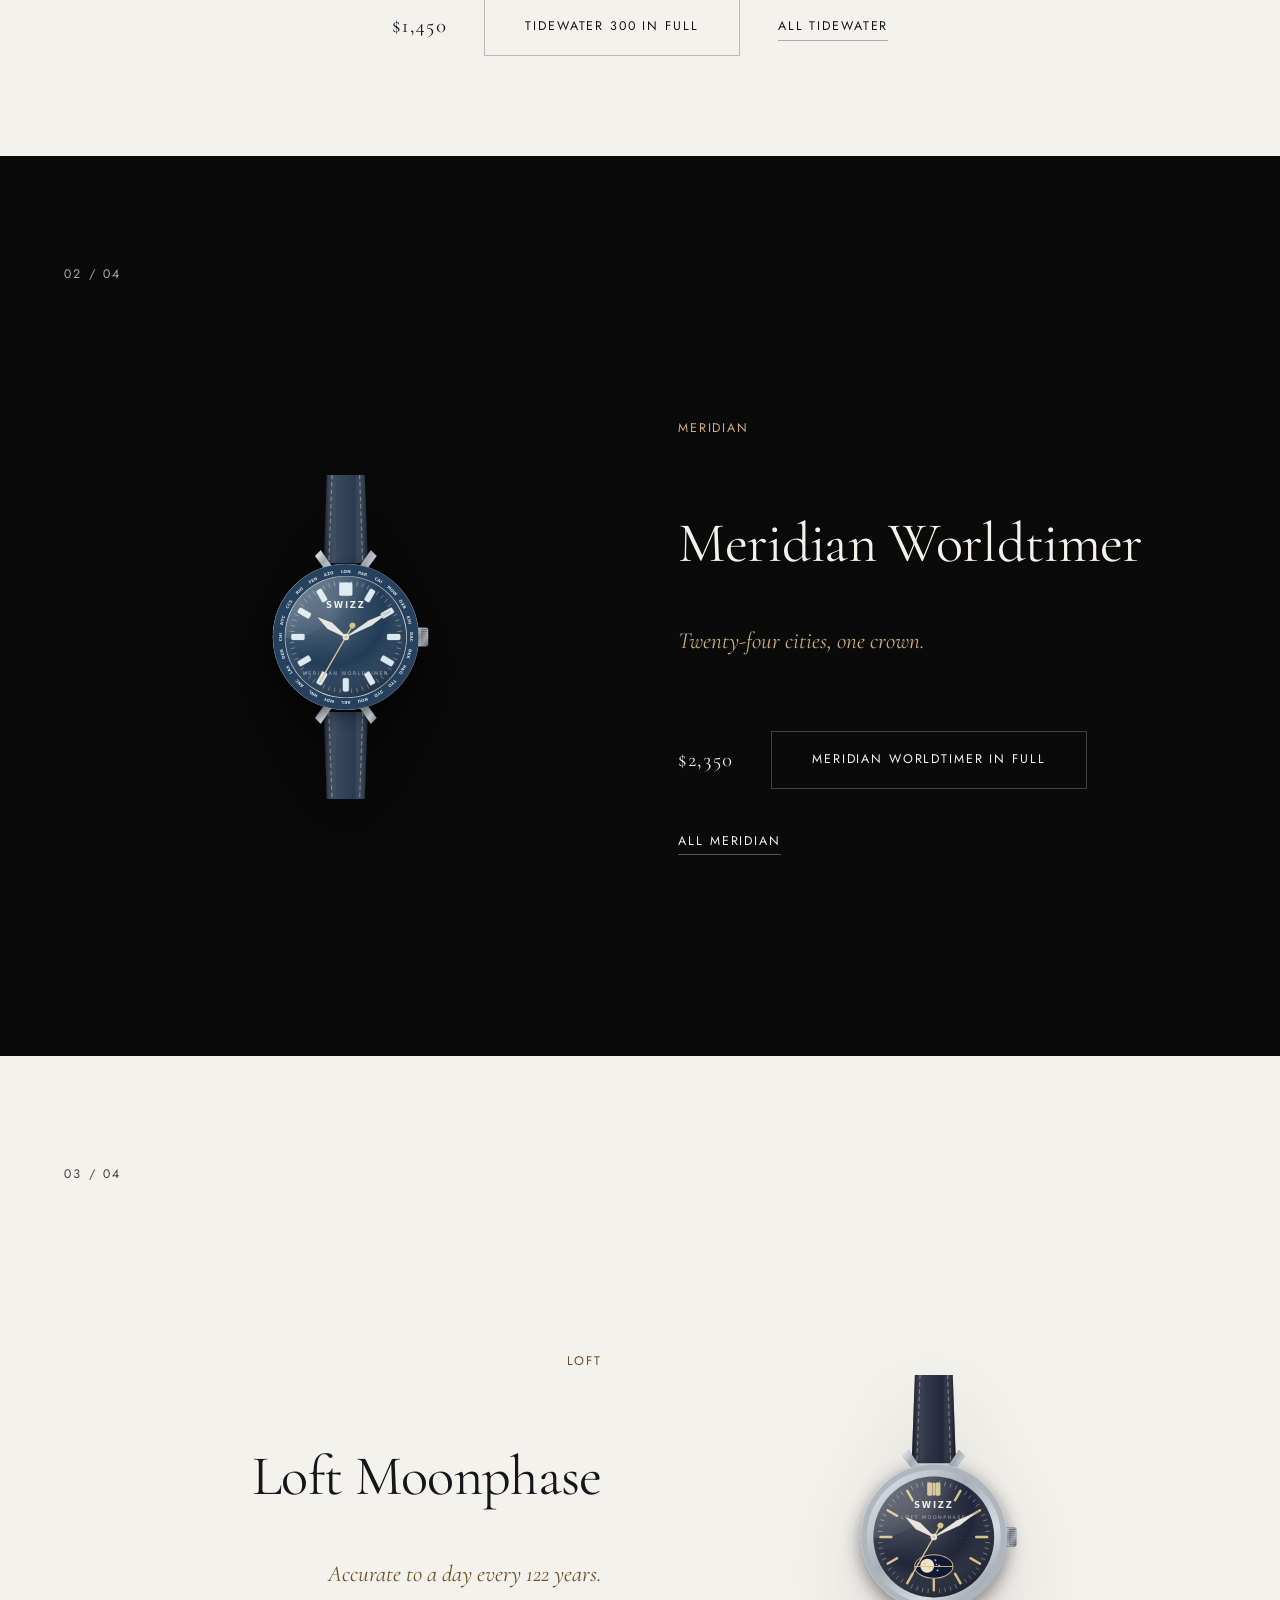
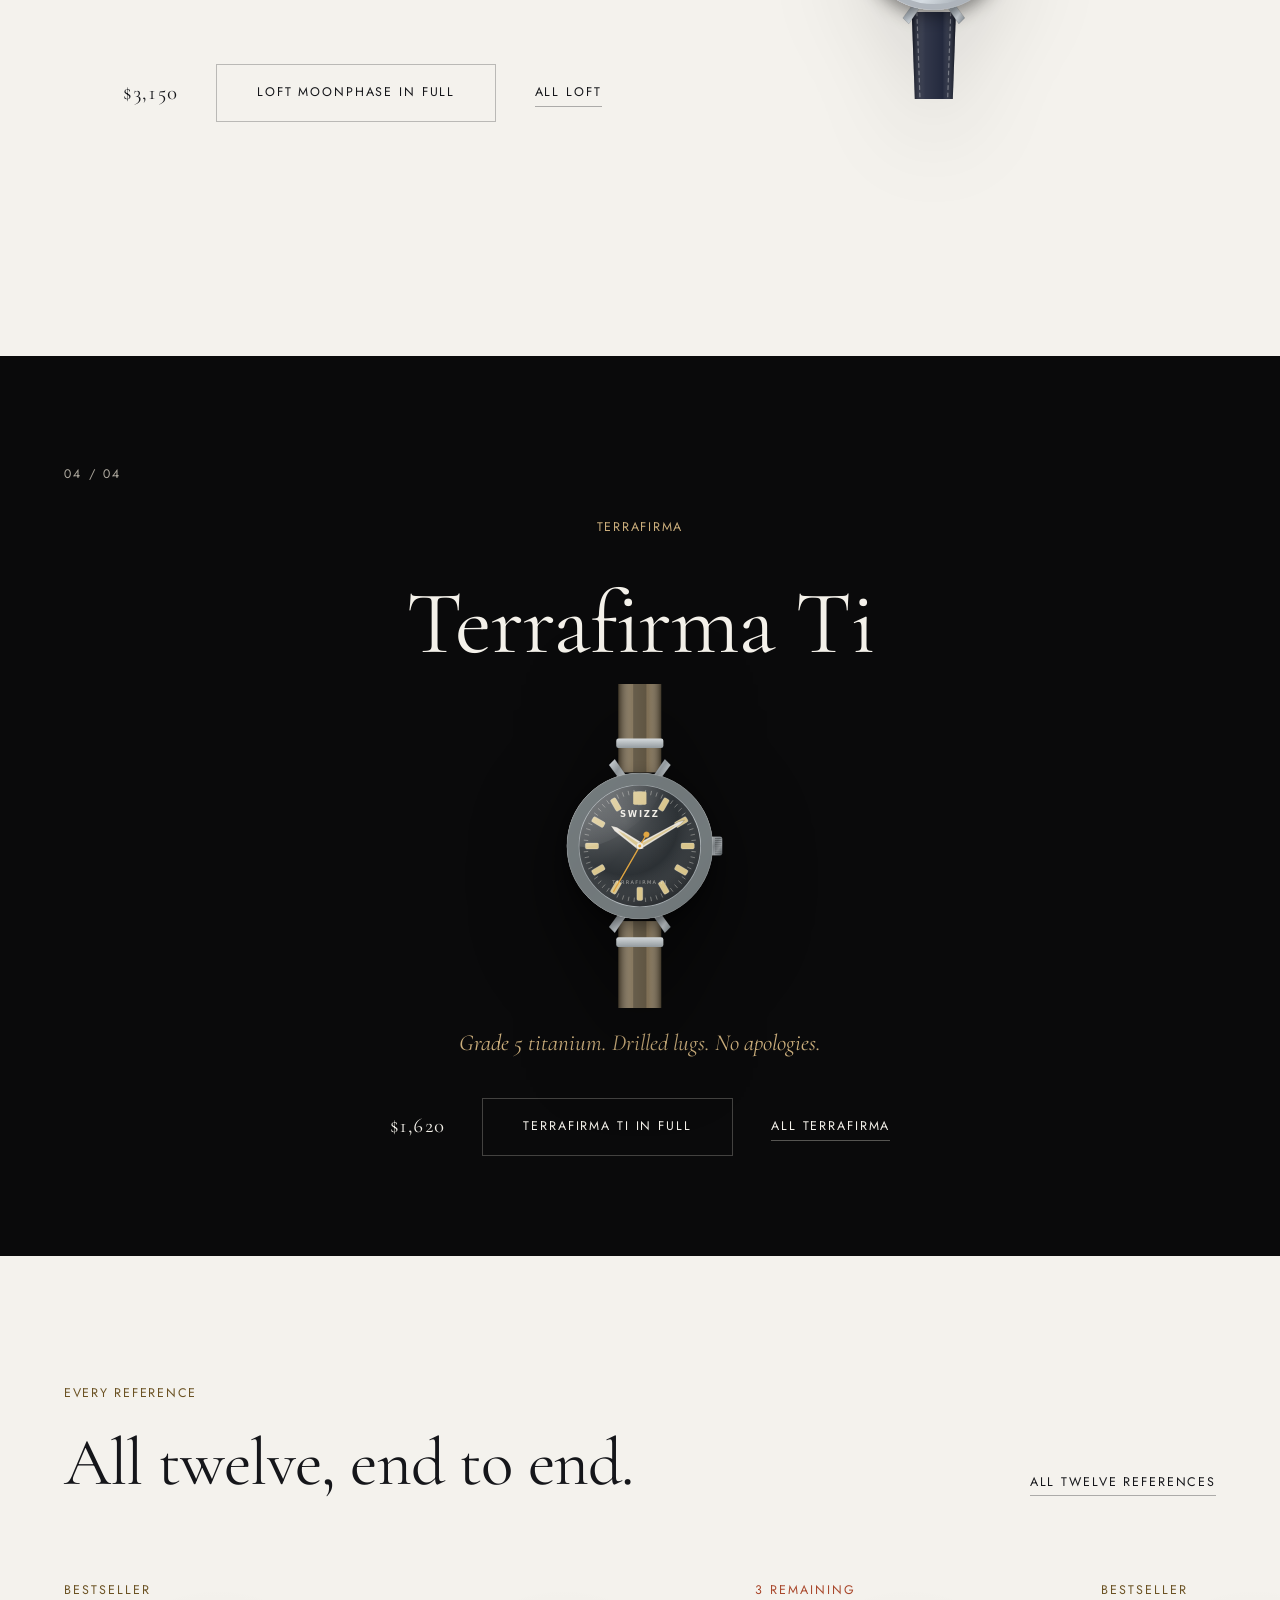
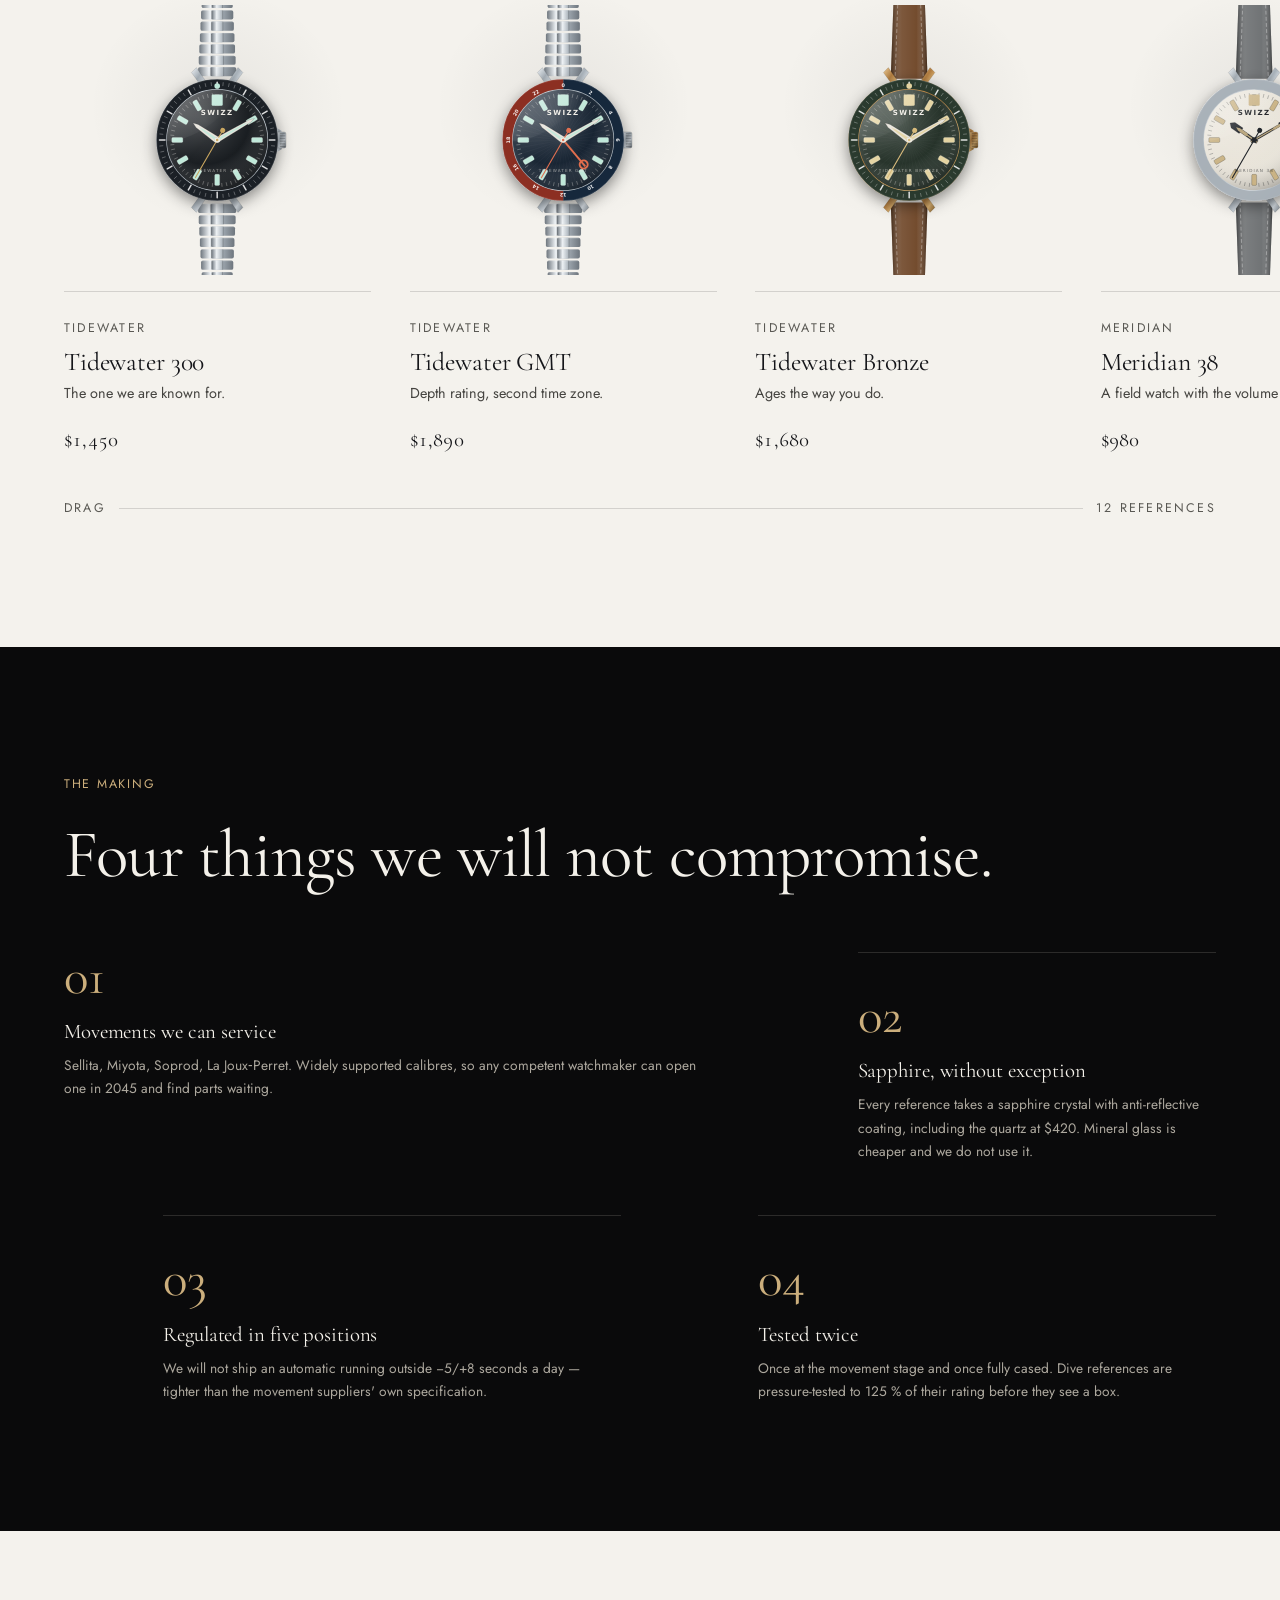
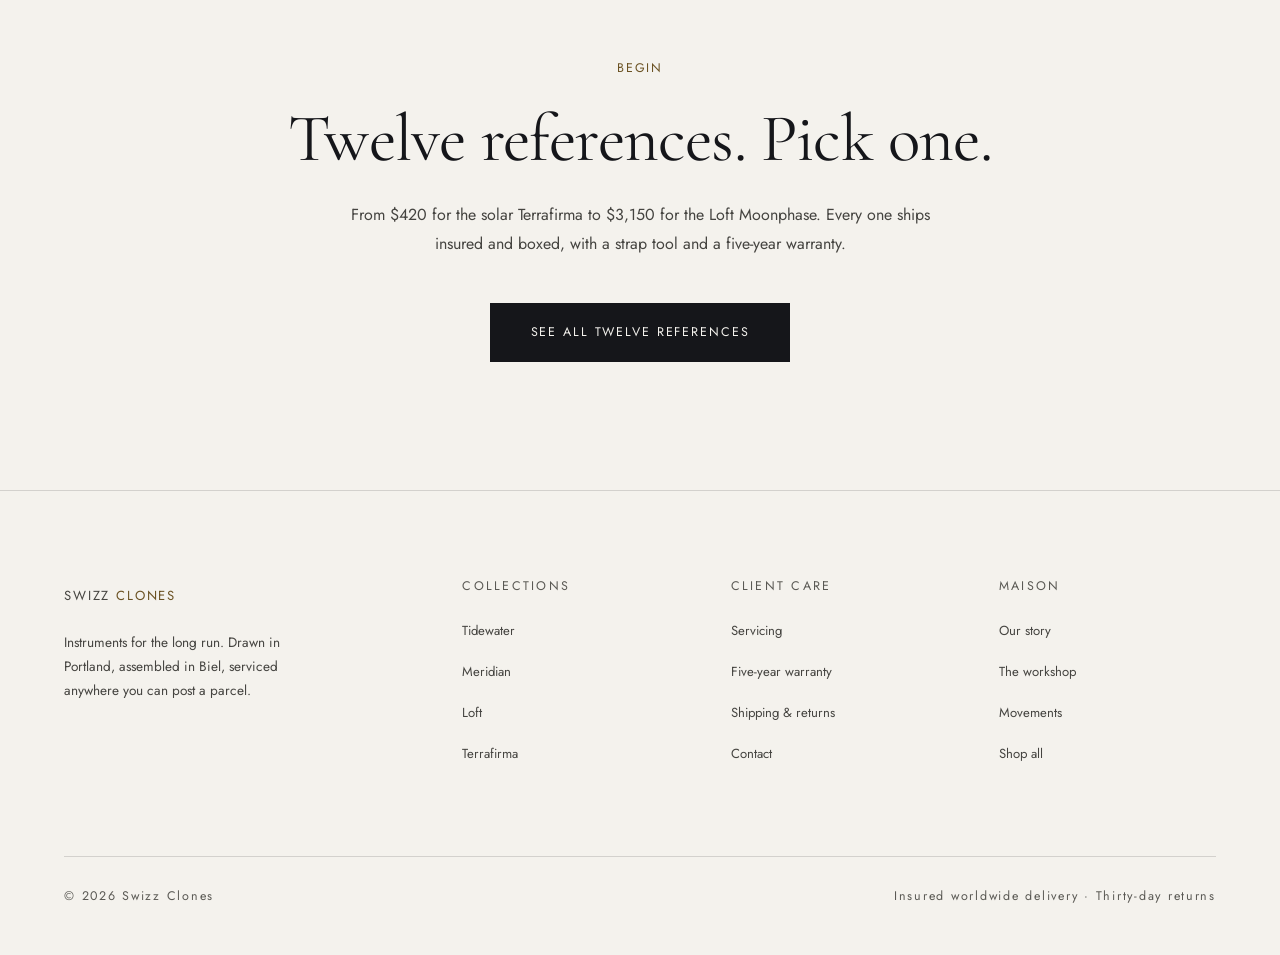
==== commit 937c40e0: "Remove the demo notice; make checkout hand off a real order The demo language is gone from the foote" ====
--- a/index.html
+++ b/index.html
@@ -173,7 +173,7 @@
     </div>
     <div class="footer-note">
       <span>&copy; <span data-year>2026</span> Swizz Clones</span>
-      <span>Demo storefront &mdash; no payment is taken and no order is fulfilled.</span>
+      <span>Insured worldwide delivery &middot; Thirty-day returns</span>
     </div>
   </div>
 </footer>
--- a/assets/css/styles.css
+++ b/assets/css/styles.css
@@ -14,11 +14,11 @@
   --panel:     #FBFAF8;
   --raised:    #FFFFFF;
   --text:      #15161A;
-  --muted:     #64635F;
-  --faint:     #6E6C67;
-  --line:      rgba(21, 22, 26, 0.16);
-  --hair:      rgba(21, 22, 26, 0.09);
-  --gold:      #7A5E2B;
+  --muted:     #454440;
+  --faint:     #5A5954;
+  --line:      rgba(21, 22, 26, 0.26);
+  --hair:      rgba(21, 22, 26, 0.15);
+  --gold:      #6B5223;
   --gold-lit:  #6F5626;
   --danger:    #A9482C;
   --ok:        #3F7A57;
@@ -43,11 +43,11 @@
   --panel:     #0E0E10;
   --raised:    #131316;
   --text:      #F4F1EA;
-  --muted:     #8E8A82;
-  --faint:     #8A867E;
-  --line:      rgba(244, 241, 234, 0.13);
-  --hair:      rgba(244, 241, 234, 0.07);
-  --gold:      #B99C6B;
+  --muted:     #ADA89E;
+  --faint:     #9C978D;
+  --line:      rgba(244, 241, 234, 0.24);
+  --hair:      rgba(244, 241, 234, 0.14);
+  --gold:      #CBAE7C;
   --gold-lit:  #D9C199;
   --danger:    #C87F63;
   --ok:        #7FB894;
@@ -82,10 +82,10 @@
   background: var(--bg);
   color: var(--text);
   font-family: var(--sans);
-  font-size: 1rem;
-  font-weight: 300;
-  line-height: 1.75;
-  letter-spacing: 0.01em;
+  font-size: 1.04rem;
+  font-weight: 400;
+  line-height: 1.7;
+  letter-spacing: 0;
   -webkit-font-smoothing: antialiased;
   -moz-osx-font-smoothing: grayscale;
   overflow-x: hidden;
@@ -111,7 +111,7 @@
 
 h1, h2, h3, h4 {
   font-family: var(--serif);
-  font-weight: 300;
+  font-weight: 400;
   line-height: 1;
   letter-spacing: -0.012em;
   margin: 0;
@@ -125,9 +125,9 @@
 p:last-child { margin-bottom: 0; }
 
 .label {
-  font-size: 0.72rem;
-  font-weight: 400;
-  letter-spacing: 0.34em;
+  font-size: 0.78rem;
+  font-weight: 400;
+  letter-spacing: 0.14em;
   text-transform: uppercase;
   color: var(--gold);
   margin: 0 0 1.6rem;
@@ -146,7 +146,7 @@
   font-family: var(--serif);
   font-size: clamp(1.9rem, 4.4vw, 3.4rem);
   line-height: 1.16;
-  font-weight: 300;
+  font-weight: 400;
   letter-spacing: -0.01em;
   max-width: 22ch;
 }
@@ -195,9 +195,9 @@
   padding: 1.1rem 2.5rem;
   border: 1px solid transparent;
   border-radius: 0;
-  font-size: 0.72rem;
-  font-weight: 400;
-  letter-spacing: 0.22em;
+  font-size: 0.78rem;
+  font-weight: 400;
+  letter-spacing: 0.15em;
   text-transform: uppercase;
   cursor: pointer;
   white-space: nowrap;
@@ -216,8 +216,8 @@
   position: relative;
   display: inline-block;
   padding: 0.2rem 0;
-  font-size: 0.72rem;
-  letter-spacing: 0.22em;
+  font-size: 0.78rem;
+  letter-spacing: 0.15em;
   text-transform: uppercase;
   color: var(--muted);
   cursor: pointer;
@@ -262,7 +262,7 @@
   font-family: var(--sans);
   font-size: 0.82rem;
   font-weight: 400;
-  letter-spacing: 0.34em;
+  letter-spacing: 0.14em;
   text-transform: uppercase;
   white-space: nowrap;
   transition: color 0.45s var(--ease);
@@ -273,9 +273,9 @@
 .nav { display: flex; gap: 2.4rem; margin-left: auto; }
 .nav a {
   position: relative;
-  font-size: 0.72rem;
-  font-weight: 300;
-  letter-spacing: 0.2em;
+  font-size: 0.78rem;
+  font-weight: 400;
+  letter-spacing: 0.14em;
   text-transform: uppercase;
   color: var(--muted);
   padding: 0.3rem 0;
@@ -301,8 +301,8 @@
   display: inline-flex;
   align-items: center;
   gap: 0.6rem;
-  font-size: 0.72rem;
-  letter-spacing: 0.2em;
+  font-size: 0.78rem;
+  letter-spacing: 0.14em;
   text-transform: uppercase;
   color: var(--muted);
   transition: color 0.45s var(--ease);
@@ -373,8 +373,8 @@
   flex-wrap: wrap;
 }
 .hero-meta dt {
-  font-size: 0.72rem;
-  letter-spacing: 0.3em;
+  font-size: 0.78rem;
+  letter-spacing: 0.18em;
   text-transform: uppercase;
   color: var(--faint);
 }
@@ -431,8 +431,8 @@
 .card:hover .card-body::before { transform: scaleX(1); }
 
 .card-collection {
-  font-size: 0.72rem;
-  letter-spacing: 0.28em;
+  font-size: 0.78rem;
+  letter-spacing: 0.18em;
   text-transform: uppercase;
   color: var(--faint);
   margin: 0;
@@ -440,11 +440,11 @@
 .card-name {
   font-family: var(--serif);
   font-size: clamp(1.5rem, 2vw, 1.85rem);
-  font-weight: 300;
+  font-weight: 400;
   margin: 0.55rem 0 0.4rem;
   line-height: 1.1;
 }
-.card-tagline { color: var(--muted); font-size: 0.86rem; line-height: 1.6; margin: 0; }
+.card-tagline { color: var(--muted); font-size: 0.9rem; line-height: 1.6; margin: 0; }
 .card-foot { display: flex; align-items: baseline; gap: 1rem; margin-top: 1.1rem; }
 .price {
   font-family: var(--serif);
@@ -457,8 +457,8 @@
   position: absolute;
   top: 0.4rem; left: 0;
   z-index: 2;
-  font-size: 0.72rem;
-  letter-spacing: 0.26em;
+  font-size: 0.78rem;
+  letter-spacing: 0.16em;
   text-transform: uppercase;
   color: var(--gold);
 }
@@ -487,7 +487,7 @@
 }
 .collection-card:hover h3 { color: var(--gold-lit); }
 .collection-card p { color: var(--muted); font-size: 0.87rem; line-height: 1.7; }
-.collection-card .link-arrow { margin-top: 1.6rem; font-size: 0.7rem; }
+.collection-card .link-arrow { margin-top: 1.6rem; font-size: 0.78rem; }
 
 /* ---------- editorial ---------- */
 
@@ -523,7 +523,7 @@
   color: var(--gold);
   line-height: 1;
   margin-bottom: 1.2rem;
-  font-weight: 300;
+  font-weight: 400;
 }
 .craft h3 { font-size: 1.3rem; margin-bottom: 0.7rem; }
 .craft p { color: var(--muted); font-size: 0.86rem; line-height: 1.7; }
@@ -537,9 +537,9 @@
 .filter-group:first-child { padding-top: 0; }
 .filter-group h4 {
   font-family: var(--sans);
-  font-size: 0.72rem;
-  font-weight: 400;
-  letter-spacing: 0.3em;
+  font-size: 0.78rem;
+  font-weight: 400;
+  letter-spacing: 0.18em;
   text-transform: uppercase;
   color: var(--faint);
   margin: 0 0 1.2rem;
@@ -565,9 +565,9 @@
 }
 .check input:checked { background: var(--gold); border-color: var(--gold); }
 .check input:disabled { opacity: 0.35; cursor: not-allowed; }
-.check .count { margin-left: auto; font-size: 0.72rem; color: var(--faint); font-variant-numeric: tabular-nums; }
-
-.range-row { display: flex; font-size: 0.72rem; color: var(--faint); margin-top: 0.7rem; letter-spacing: 0.08em; }
+.check .count { margin-left: auto; font-size: 0.78rem; color: var(--faint); font-variant-numeric: tabular-nums; }
+
+.range-row { display: flex; font-size: 0.78rem; color: var(--faint); margin-top: 0.7rem; letter-spacing: 0.08em; }
 input[type='range'] { appearance: none; width: 100%; height: 1px; background: var(--line); cursor: pointer; }
 input[type='range']::-webkit-slider-thumb {
   appearance: none; width: 11px; height: 11px; background: var(--gold); cursor: pointer;
@@ -586,8 +586,8 @@
   flex-wrap: wrap;
 }
 .result-count {
-  font-size: 0.72rem;
-  letter-spacing: 0.24em;
+  font-size: 0.78rem;
+  letter-spacing: 0.16em;
   text-transform: uppercase;
   color: var(--faint);
 }
@@ -600,7 +600,7 @@
   border-bottom: 1px solid var(--line);
   padding: 0.35rem 1.4rem 0.35rem 0;
   font: inherit;
-  font-size: 0.72rem;
+  font-size: 0.78rem;
   letter-spacing: 0.14em;
   text-transform: uppercase;
   cursor: pointer;
@@ -612,8 +612,8 @@
 }
 select option { background: var(--panel); color: var(--text); }
 
-.sort-field { margin-left: auto; display: flex; align-items: center; gap: 0.9rem; font-size: 0.7rem;
-              letter-spacing: 0.24em; text-transform: uppercase; color: var(--faint); }
+.sort-field { margin-left: auto; display: flex; align-items: center; gap: 0.9rem; font-size: 0.78rem;
+              letter-spacing: 0.16em; text-transform: uppercase; color: var(--faint); }
 
 .filter-toggle { display: none; }
 @media (max-width: 940px) {
@@ -660,8 +660,8 @@
   align-items: center;
   gap: 0.6rem;
   padding: 0.3rem 0;
-  font-size: 0.7rem;
-  letter-spacing: 0.2em;
+  font-size: 0.78rem;
+  letter-spacing: 0.14em;
   text-transform: uppercase;
   color: var(--faint);
   cursor: pointer;
@@ -673,8 +673,8 @@
 .swatch i { width: 11px; height: 11px; display: block; border: 1px solid var(--line); }
 
 .breadcrumb {
-  font-size: 0.7rem;
-  letter-spacing: 0.22em;
+  font-size: 0.78rem;
+  letter-spacing: 0.15em;
   text-transform: uppercase;
   color: var(--faint);
   margin-bottom: 2rem;
@@ -699,8 +699,8 @@
   font-variant-numeric: tabular-nums;
 }
 .pdp-stock {
-  font-size: 0.7rem;
-  letter-spacing: 0.2em;
+  font-size: 0.78rem;
+  letter-spacing: 0.14em;
   text-transform: uppercase;
   color: var(--faint);
   margin-bottom: 2.4rem;
@@ -722,14 +722,14 @@
 .buy-row { display: flex; gap: 1rem; margin-bottom: 3.5rem; flex-wrap: wrap; }
 .buy-row .btn-primary { flex: 1; min-width: 210px; }
 
-.specs { width: 100%; border-collapse: collapse; font-size: 0.84rem; }
+.specs { width: 100%; border-collapse: collapse; font-size: 0.9rem; }
 .specs th, .specs td { text-align: left; padding: 1rem 0; border-bottom: 1px solid var(--hair); vertical-align: top; }
 .specs th {
-  font-weight: 300;
+  font-weight: 400;
   color: var(--faint);
   width: 46%;
-  font-size: 0.7rem;
-  letter-spacing: 0.2em;
+  font-size: 0.78rem;
+  letter-spacing: 0.14em;
   text-transform: uppercase;
   padding-top: 1.15rem;
 }
@@ -742,8 +742,8 @@
   display: block;
   color: var(--text);
   font-weight: 400;
-  font-size: 0.7rem;
-  letter-spacing: 0.2em;
+  font-size: 0.78rem;
+  letter-spacing: 0.14em;
   text-transform: uppercase;
   margin-bottom: 0.3rem;
 }
@@ -776,8 +776,8 @@
 .cart-line h3 { font-size: 1.5rem; }
 .cart-line h3 a:hover { color: var(--gold-lit); }
 .cart-line-meta {
-  font-size: 0.7rem;
-  letter-spacing: 0.2em;
+  font-size: 0.78rem;
+  letter-spacing: 0.14em;
   text-transform: uppercase;
   color: var(--faint);
   margin-top: 0.5rem;
@@ -795,9 +795,9 @@
 .summary { position: sticky; top: 110px; padding: 2.2rem; border: 1px solid var(--hair); background: var(--panel); }
 .summary h3 {
   font-family: var(--sans);
-  font-size: 0.7rem;
-  font-weight: 400;
-  letter-spacing: 0.3em;
+  font-size: 0.78rem;
+  font-weight: 400;
+  letter-spacing: 0.18em;
   text-transform: uppercase;
   color: var(--faint);
   margin-bottom: 1.8rem;
@@ -820,7 +820,7 @@
   padding-top: 1.3rem;
   align-items: baseline;
 }
-.summary-note { font-size: 0.72rem; line-height: 1.65; color: var(--faint); margin-top: 1.4rem; }
+.summary-note { font-size: 0.78rem; line-height: 1.65; color: var(--faint); margin-top: 1.4rem; }
 
 @media (max-width: 900px) {
   .cart-layout { grid-template-columns: 1fr; }
@@ -835,8 +835,8 @@
 .field { display: block; margin-bottom: 1.6rem; }
 .field > span {
   display: block;
-  font-size: 0.72rem;
-  letter-spacing: 0.26em;
+  font-size: 0.78rem;
+  letter-spacing: 0.16em;
   text-transform: uppercase;
   color: var(--faint);
   margin-bottom: 0.7rem;
@@ -859,7 +859,7 @@
 .field .error {
   display: block;
   color: var(--danger);
-  font-size: 0.72rem;
+  font-size: 0.78rem;
   letter-spacing: 0.08em;
   font-style: normal;
   margin-top: 0.5rem;
@@ -870,9 +870,9 @@
 
 .form-section-head {
   font-family: var(--sans);
-  font-size: 0.7rem;
-  font-weight: 400;
-  letter-spacing: 0.3em;
+  font-size: 0.78rem;
+  font-weight: 400;
+  letter-spacing: 0.18em;
   text-transform: uppercase;
   color: var(--gold);
   margin: 3rem 0 1.8rem;
@@ -899,9 +899,9 @@
 .footer-grid { display: grid; grid-template-columns: 1.6fr repeat(3, 1fr); gap: clamp(2rem, 4vw, 3.5rem); }
 .footer-grid h4 {
   font-family: var(--sans);
-  font-size: 0.72rem;
-  font-weight: 400;
-  letter-spacing: 0.3em;
+  font-size: 0.78rem;
+  font-weight: 400;
+  letter-spacing: 0.18em;
   text-transform: uppercase;
   color: var(--faint);
   margin: 0 0 1.4rem;
@@ -919,7 +919,7 @@
   justify-content: space-between;
   gap: 1.5rem;
   flex-wrap: wrap;
-  font-size: 0.72rem;
+  font-size: 0.78rem;
   letter-spacing: 0.14em;
   color: var(--faint);
 }
@@ -939,7 +939,7 @@
   padding: 1rem 1.6rem;
   background: var(--raised);
   border: 1px solid var(--line);
-  font-size: 0.72rem;
+  font-size: 0.78rem;
   letter-spacing: 0.18em;
   text-transform: uppercase;
   box-shadow: 0 24px 60px rgba(0, 0, 0, 0.65);
@@ -959,7 +959,7 @@
 .skip-link {
   position: absolute; left: 50%; translate: -50% -200%;
   z-index: 100; background: var(--text); color: var(--bg);
-  padding: 0.8rem 1.6rem; font-size: 0.72rem; letter-spacing: 0.2em; text-transform: uppercase;
+  padding: 0.8rem 1.6rem; font-size: 0.78rem; letter-spacing: 0.14em; text-transform: uppercase;
   transition: translate 0.4s var(--ease);
 }
 .skip-link:focus { translate: -50% 0; }
@@ -1075,7 +1075,7 @@
   font-family: var(--serif);
   font-size: clamp(2.6rem, 7vw, 6rem);
   line-height: 0.98;
-  font-weight: 300;
+  font-weight: 400;
 }
 .chapter-art {
   display: grid;
@@ -1105,8 +1105,8 @@
   top: clamp(4.5rem, 12vh, 7rem);
   left: var(--gutter);
   z-index: 1;
-  font-size: 0.7rem;
-  letter-spacing: 0.3em;
+  font-size: 0.78rem;
+  letter-spacing: 0.18em;
   color: var(--muted);
   font-variant-numeric: tabular-nums;
 }
@@ -1137,8 +1137,8 @@
   gap: 0.8rem;
   padding: 0 var(--gutter);
   margin-top: 1rem;
-  font-size: 0.72rem;
-  letter-spacing: 0.28em;
+  font-size: 0.78rem;
+  letter-spacing: 0.18em;
   text-transform: uppercase;
   color: var(--faint);
 }
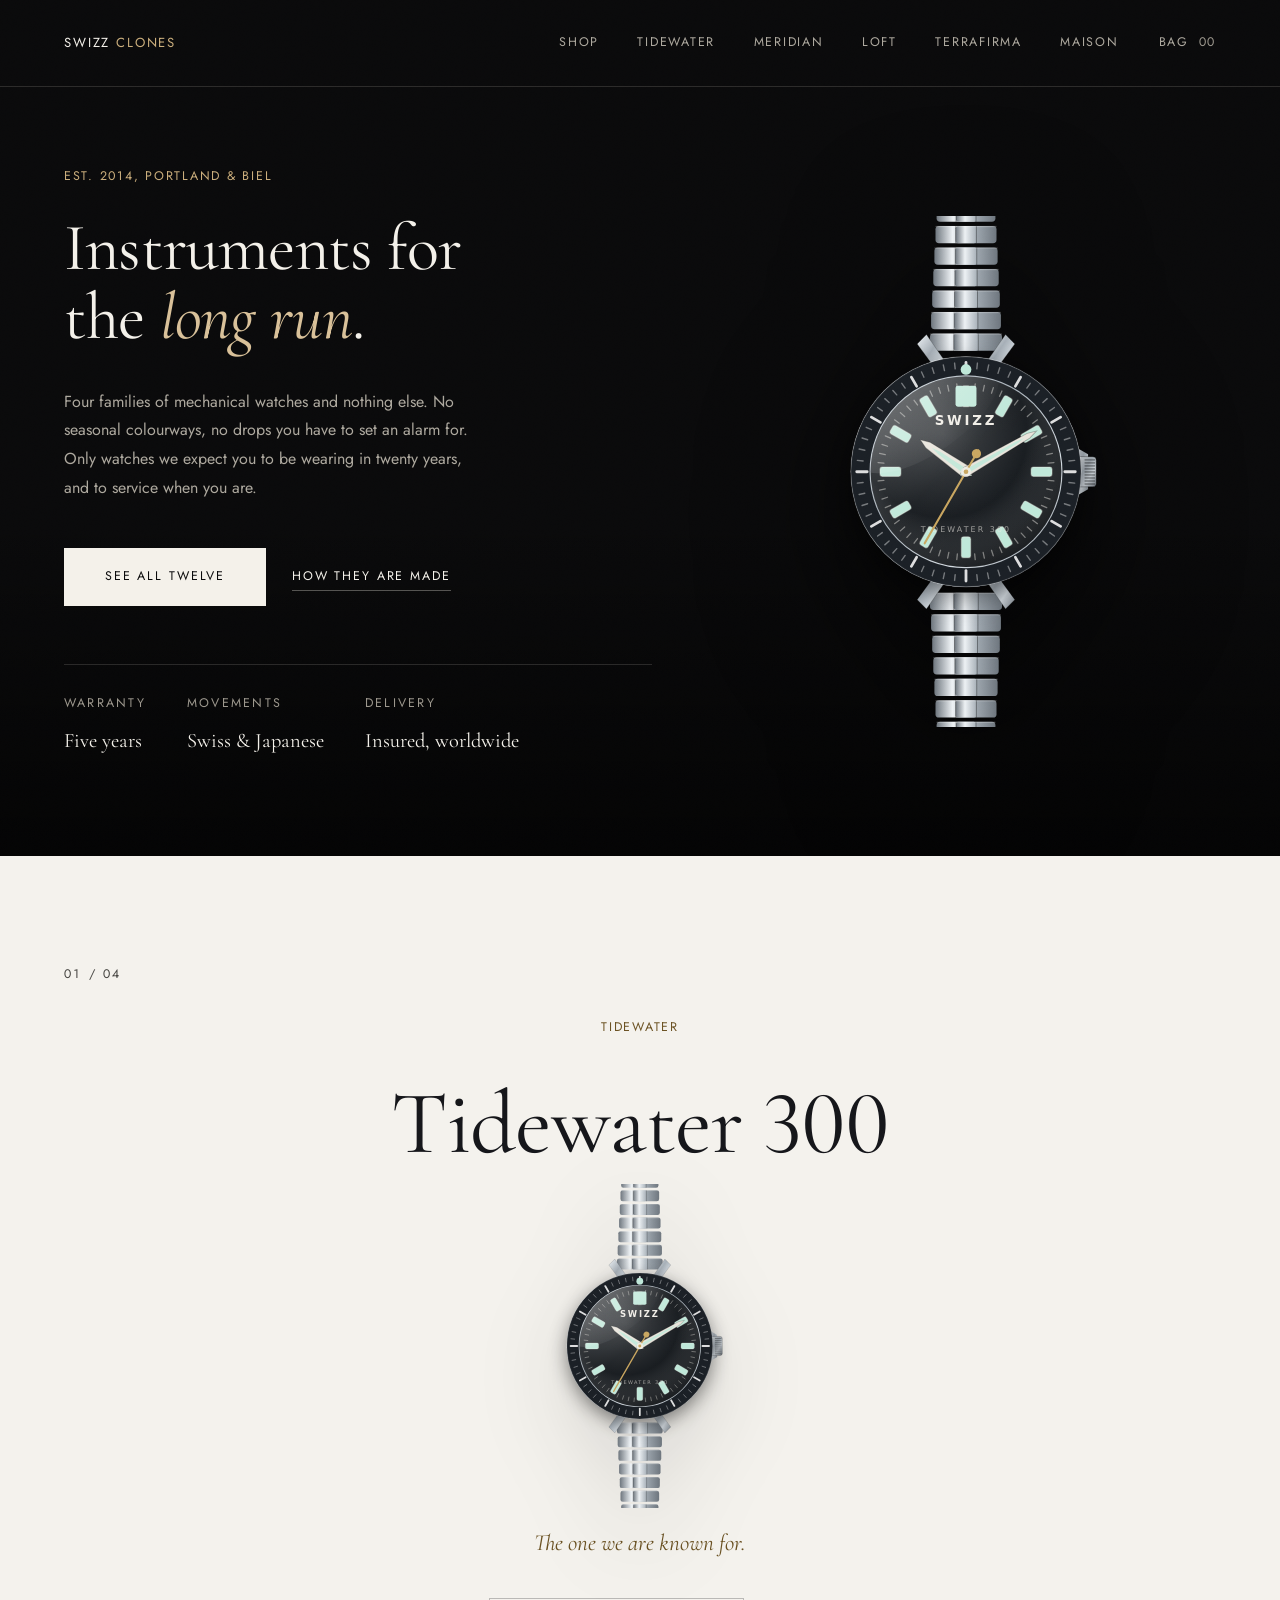
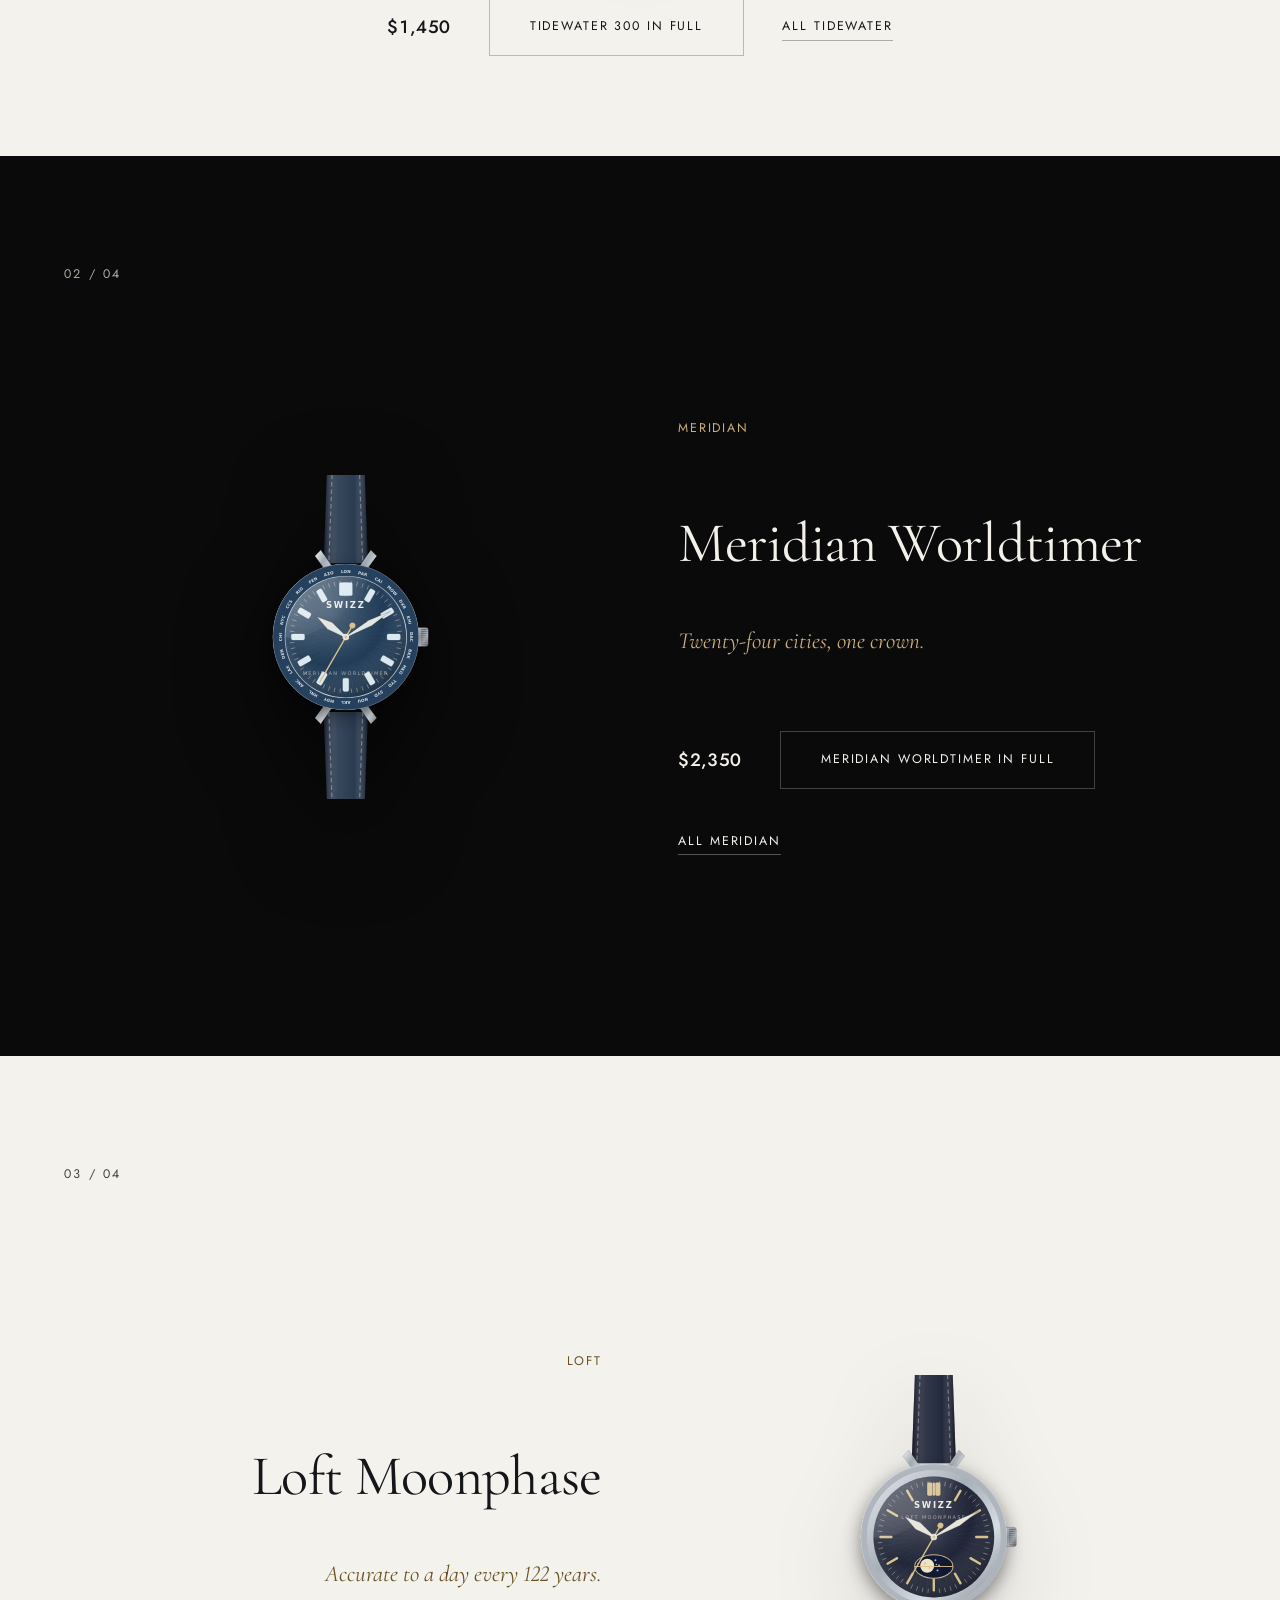
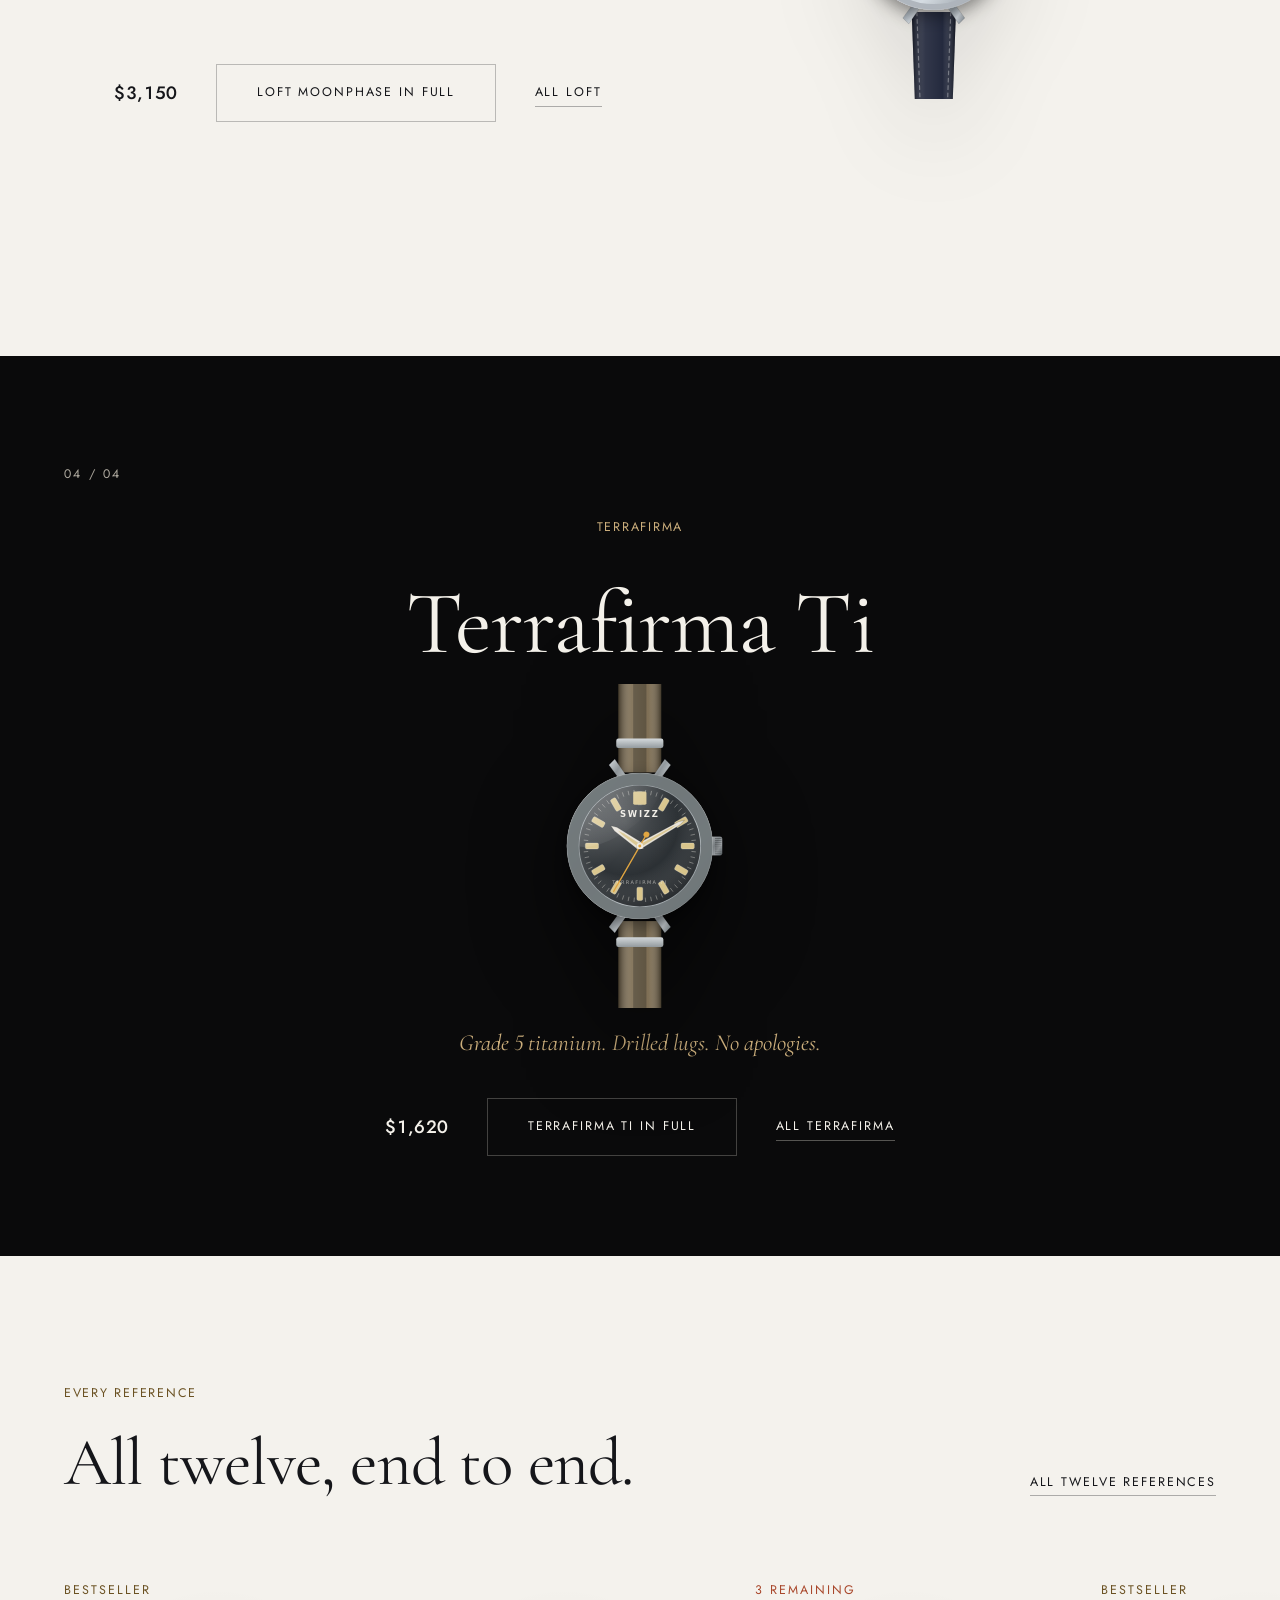
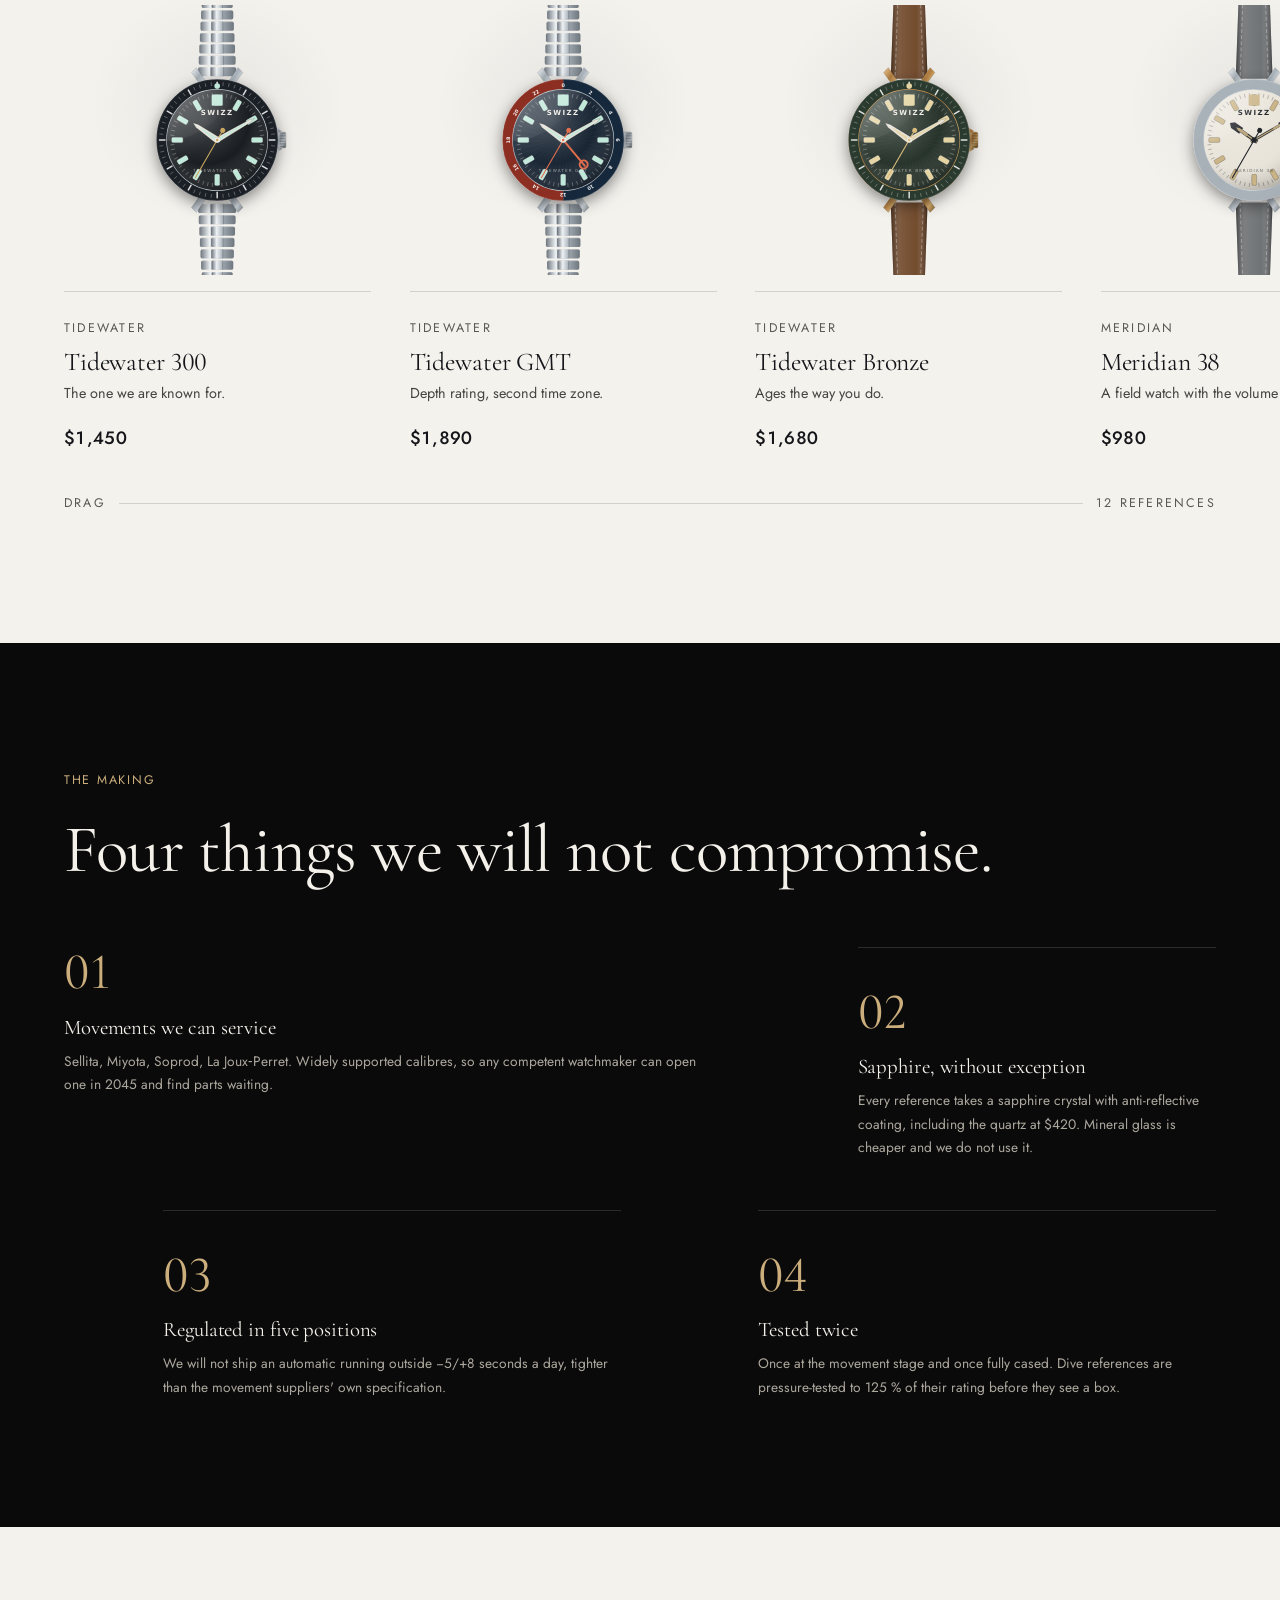
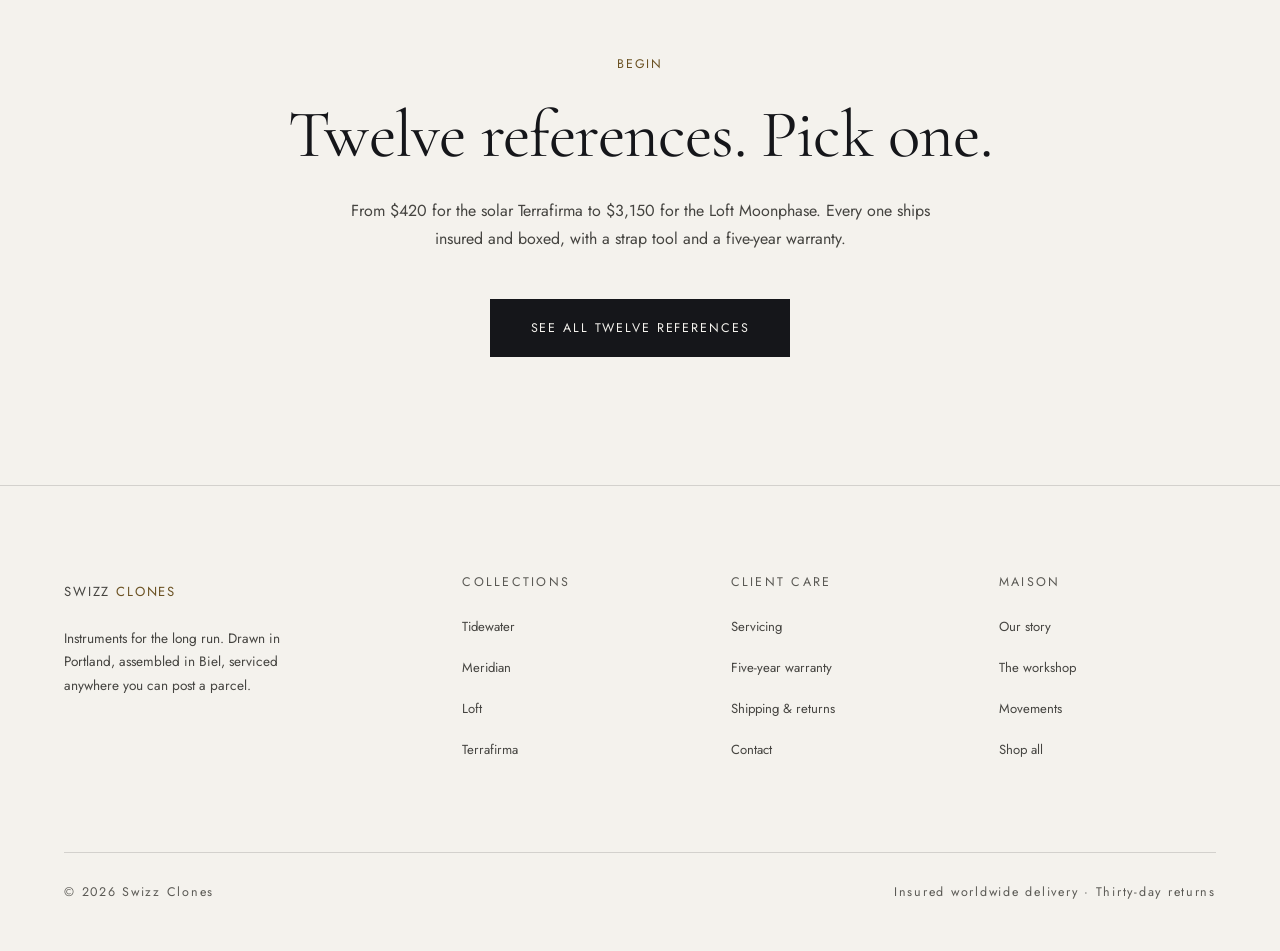
==== commit c258b442: "Remove em dashes from the copy; fix the figures in prices and model numbers Em dashes are gone from " ====
--- a/index.html
+++ b/index.html
@@ -3,7 +3,7 @@
 <head>
 <meta charset="utf-8">
 <meta name="viewport" content="width=device-width, initial-scale=1">
-<title>Swizz Clones — Mechanical watches built to be worn</title>
+<title>Swizz Clones | Mechanical watches built to be worn</title>
 <meta name="description" content="Dive, field, dress and expedition watches from Swizz Clones Swiss and Japanese movements, sapphire crystals, five-year warranty.">
 <meta name="theme-color" content="#0A0A0B">
 <link rel="preload" href="assets/fonts/cormorant-garamond.woff2" as="font" type="font/woff2" crossorigin>
@@ -39,11 +39,11 @@
 <section class="hero" data-surface="dark">
   <div class="wrap hero-inner">
     <div>
-      <p class="label" data-reveal>Est. 2014 &mdash; Portland &amp; Biel</p>
+      <p class="label" data-reveal>Est. 2014, Portland &amp; Biel</p>
       <h1 data-reveal style="--delay:.06s">Instruments for<br>the <em>long run</em>.</h1>
       <p class="lede" data-reveal style="--delay:.24s">
         Four families of mechanical watches and nothing else. No seasonal colourways,
-        no drops you have to set an alarm for &mdash; only watches we expect you to be
+        no drops you have to set an alarm for. Only watches we expect you to be
         wearing in twenty years, and to service when you are.
       </p>
       <div class="hero-actions" data-reveal style="--delay:.32s">
@@ -103,7 +103,7 @@
         <div class="num">03</div>
         <h3>Regulated in five positions</h3>
         <p>
-          We will not ship an automatic running outside &minus;5/+8 seconds a day &mdash;
+          We will not ship an automatic running outside &minus;5/+8 seconds a day,
           tighter than the movement suppliers' own specification.
         </p>
       </div>
--- a/assets/css/styles.css
+++ b/assets/css/styles.css
@@ -120,6 +120,15 @@
 h2 { font-size: clamp(2.1rem, 5.4vw, 4.2rem); }
 h3 { font-size: clamp(1.35rem, 2.2vw, 1.85rem); letter-spacing: -0.005em; }
 h1 em, h2 em { font-style: italic; color: var(--gold-lit); }
+
+/* Cormorant defaults to old-style figures, which ride above and below the
+   baseline. Fine in running prose, but in a model number like "Tidewater 300"
+   they read as a mistake. */
+h1, h2, h3, h4,
+.card-name, .chapter-name, .chapter-tagline, .display-quote,
+.pdp-tagline, .hero-meta dd, .empty-state strong {
+  font-variant-numeric: lining-nums;
+}
 
 p { margin: 0 0 1.15rem; }
 p:last-child { margin-bottom: 0; }
@@ -447,10 +456,11 @@
 .card-tagline { color: var(--muted); font-size: 0.9rem; line-height: 1.6; margin: 0; }
 .card-foot { display: flex; align-items: baseline; gap: 1rem; margin-top: 1.1rem; }
 .price {
-  font-family: var(--serif);
-  font-size: 1.28rem;
-  font-variant-numeric: tabular-nums;
-  letter-spacing: 0.01em;
+  font-family: var(--sans);
+  font-size: 1.12rem;
+  font-weight: 500;
+  font-variant-numeric: lining-nums tabular-nums;
+  letter-spacing: 0.02em;
 }
 
 .badge {
@@ -519,6 +529,7 @@
 }
 .craft .num {
   font-family: var(--serif);
+  font-variant-numeric: lining-nums;
   font-size: clamp(2.4rem, 4vw, 3.4rem);
   color: var(--gold);
   line-height: 1;
@@ -693,10 +704,12 @@
 }
 .pdp-desc { color: var(--muted); max-width: 46ch; }
 .pdp-price {
-  font-family: var(--serif);
-  font-size: clamp(2rem, 3vw, 2.6rem);
+  font-family: var(--sans);
+  font-size: clamp(1.7rem, 2.4vw, 2.1rem);
+  font-weight: 500;
   margin: 2.4rem 0 0.6rem;
-  font-variant-numeric: tabular-nums;
+  font-variant-numeric: lining-nums tabular-nums;
+  letter-spacing: 0.01em;
 }
 .pdp-stock {
   font-size: 0.78rem;
@@ -784,11 +797,12 @@
 }
 .cart-line-controls { display: flex; align-items: center; gap: 1.6rem; margin-top: 1.2rem; }
 .cart-line-price {
-  font-family: var(--serif);
-  font-size: 1.35rem;
+  font-family: var(--sans);
+  font-size: 1.1rem;
+  font-weight: 500;
   text-align: right;
   white-space: nowrap;
-  font-variant-numeric: tabular-nums;
+  font-variant-numeric: lining-nums tabular-nums;
   align-self: start;
 }
 
@@ -813,8 +827,10 @@
 }
 .summary-row.total {
   color: var(--text);
-  font-family: var(--serif);
-  font-size: 1.6rem;
+  font-family: var(--sans);
+  font-size: 1.25rem;
+  font-weight: 500;
+  font-variant-numeric: lining-nums tabular-nums;
   border-top: 1px solid var(--hair);
   margin-top: 1rem;
   padding-top: 1.3rem;
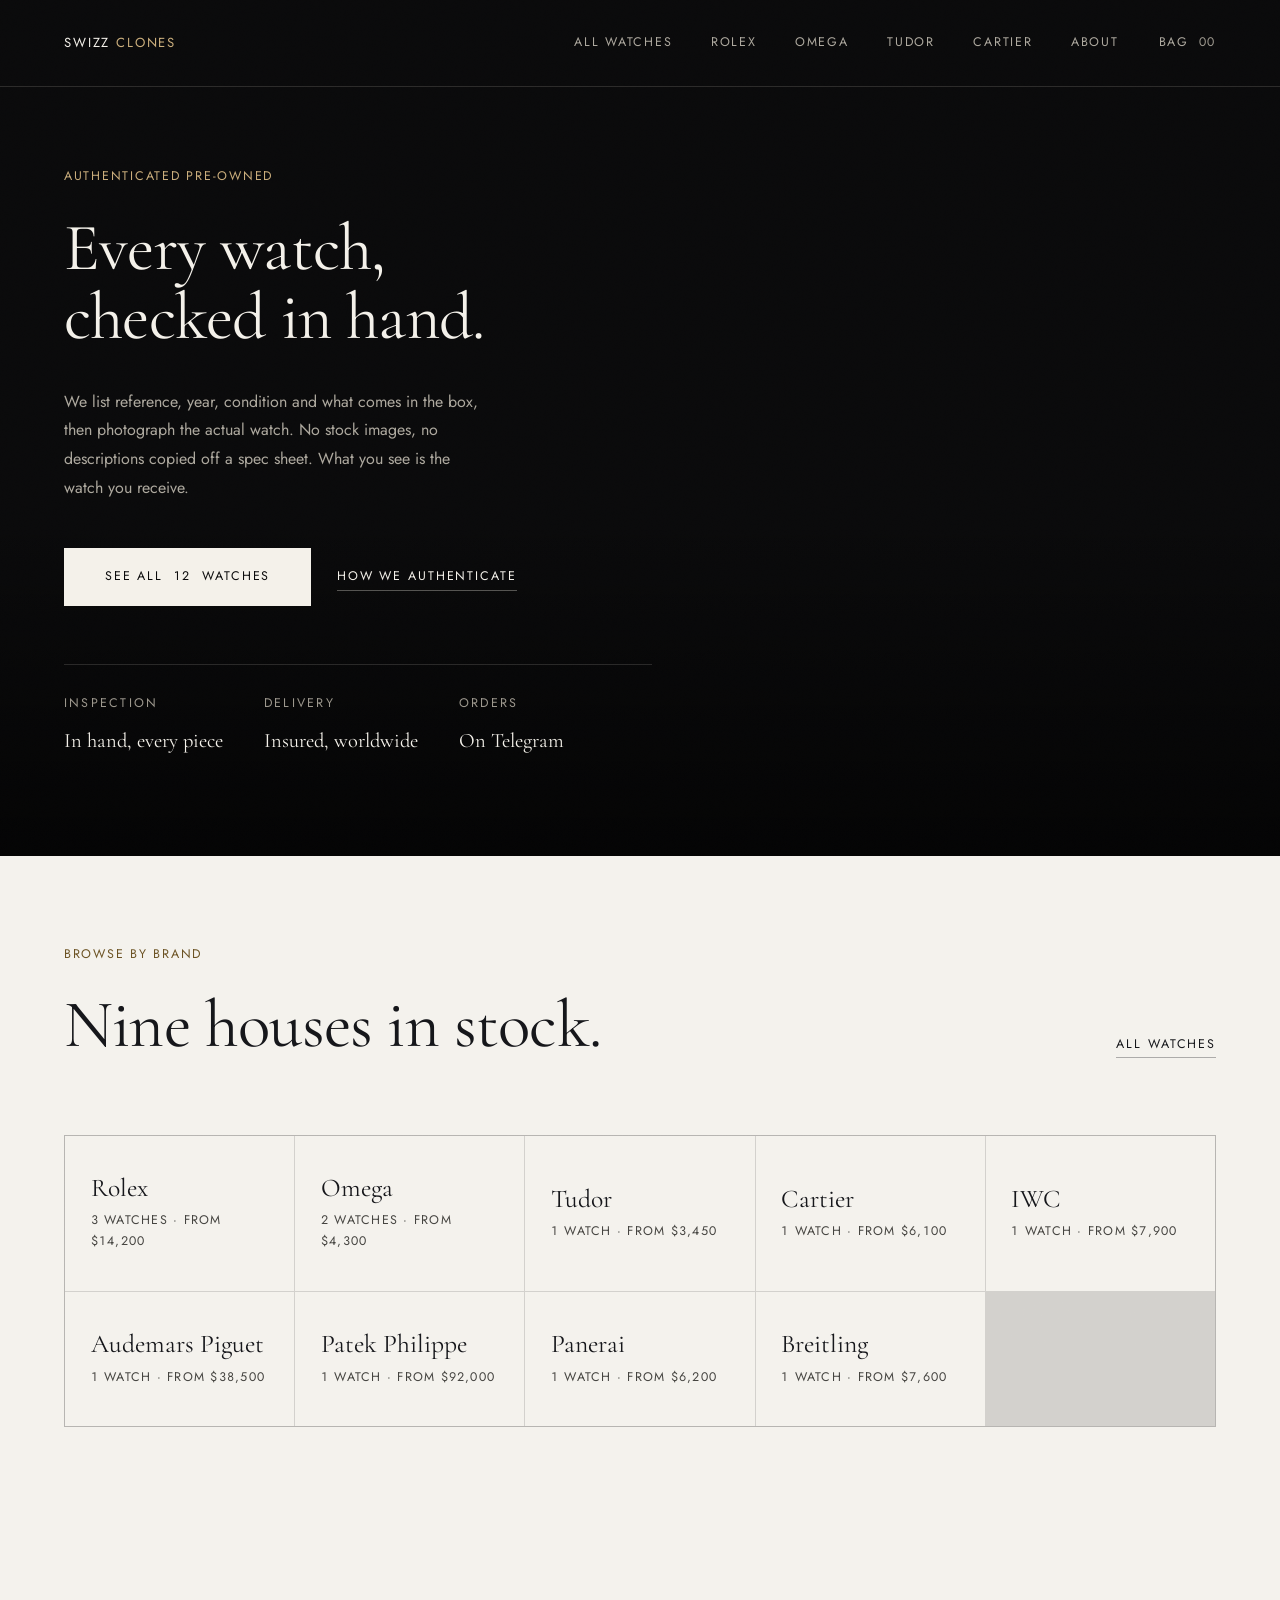
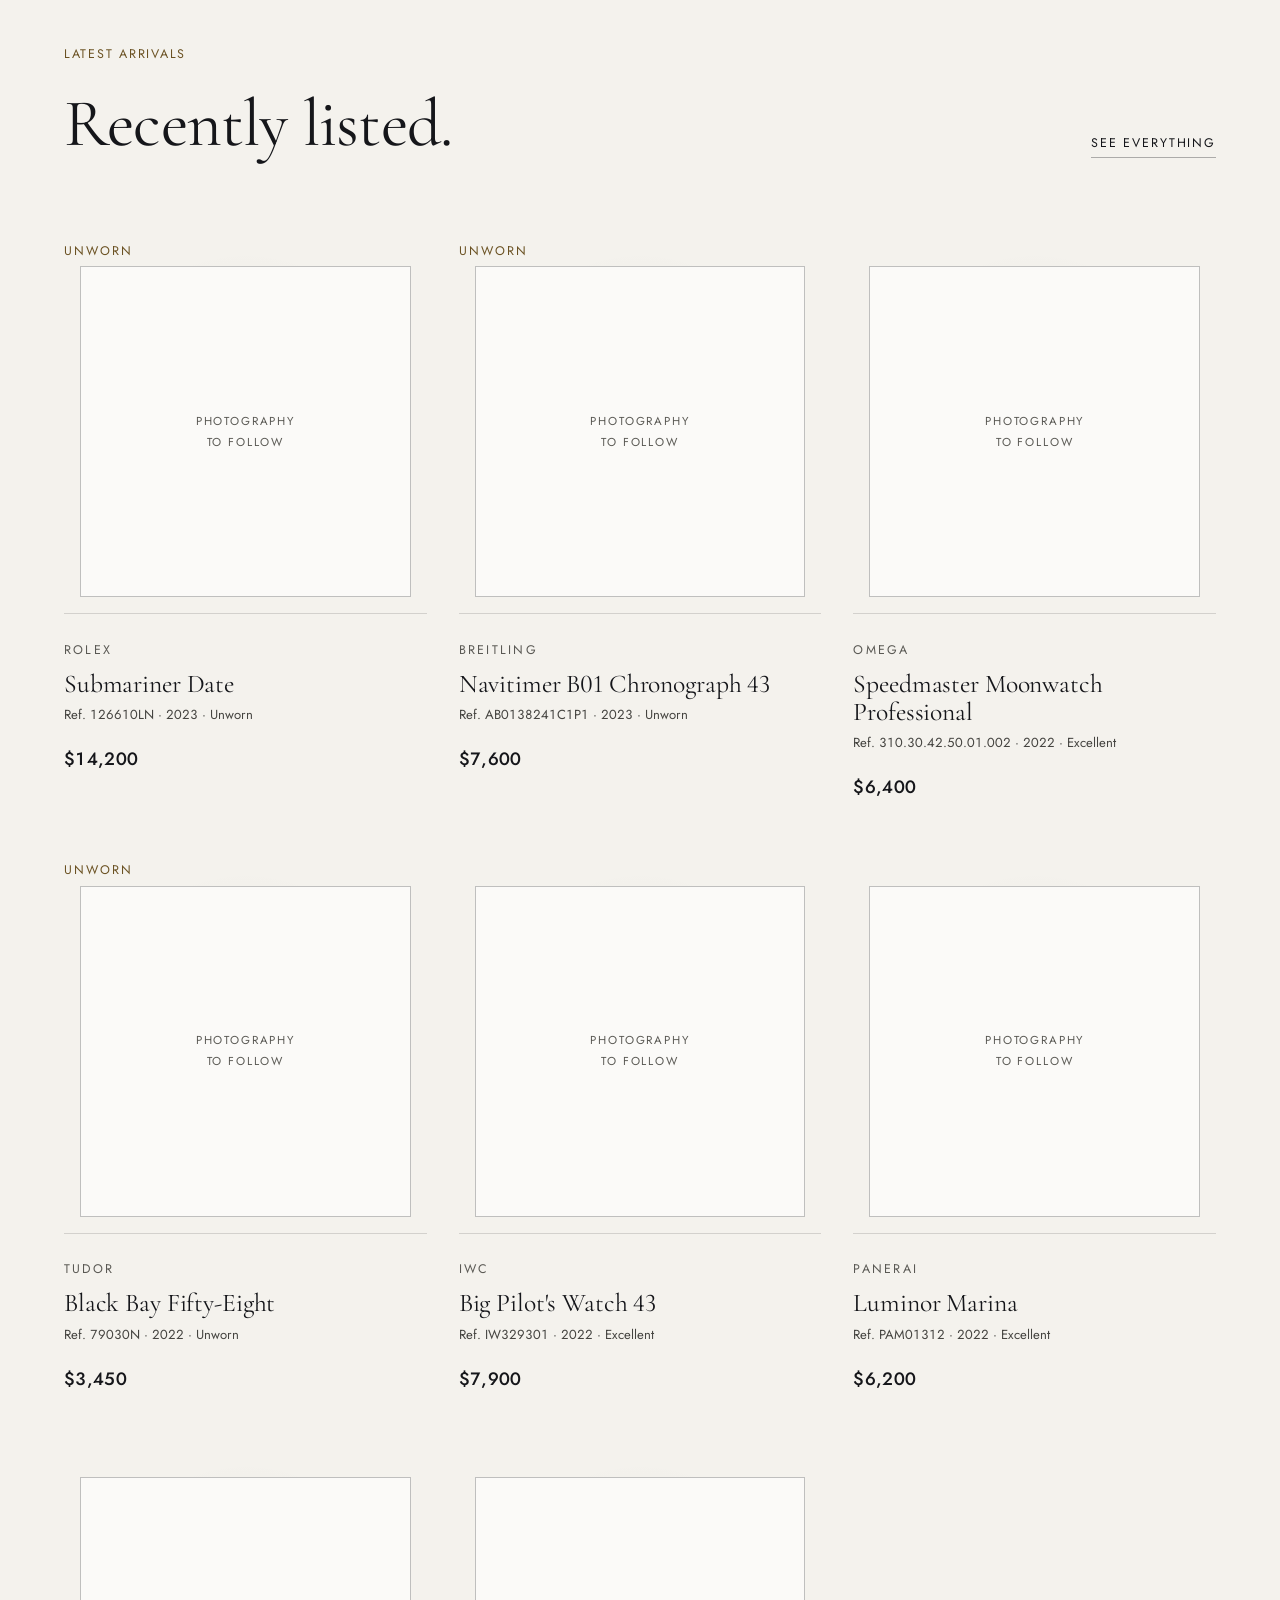
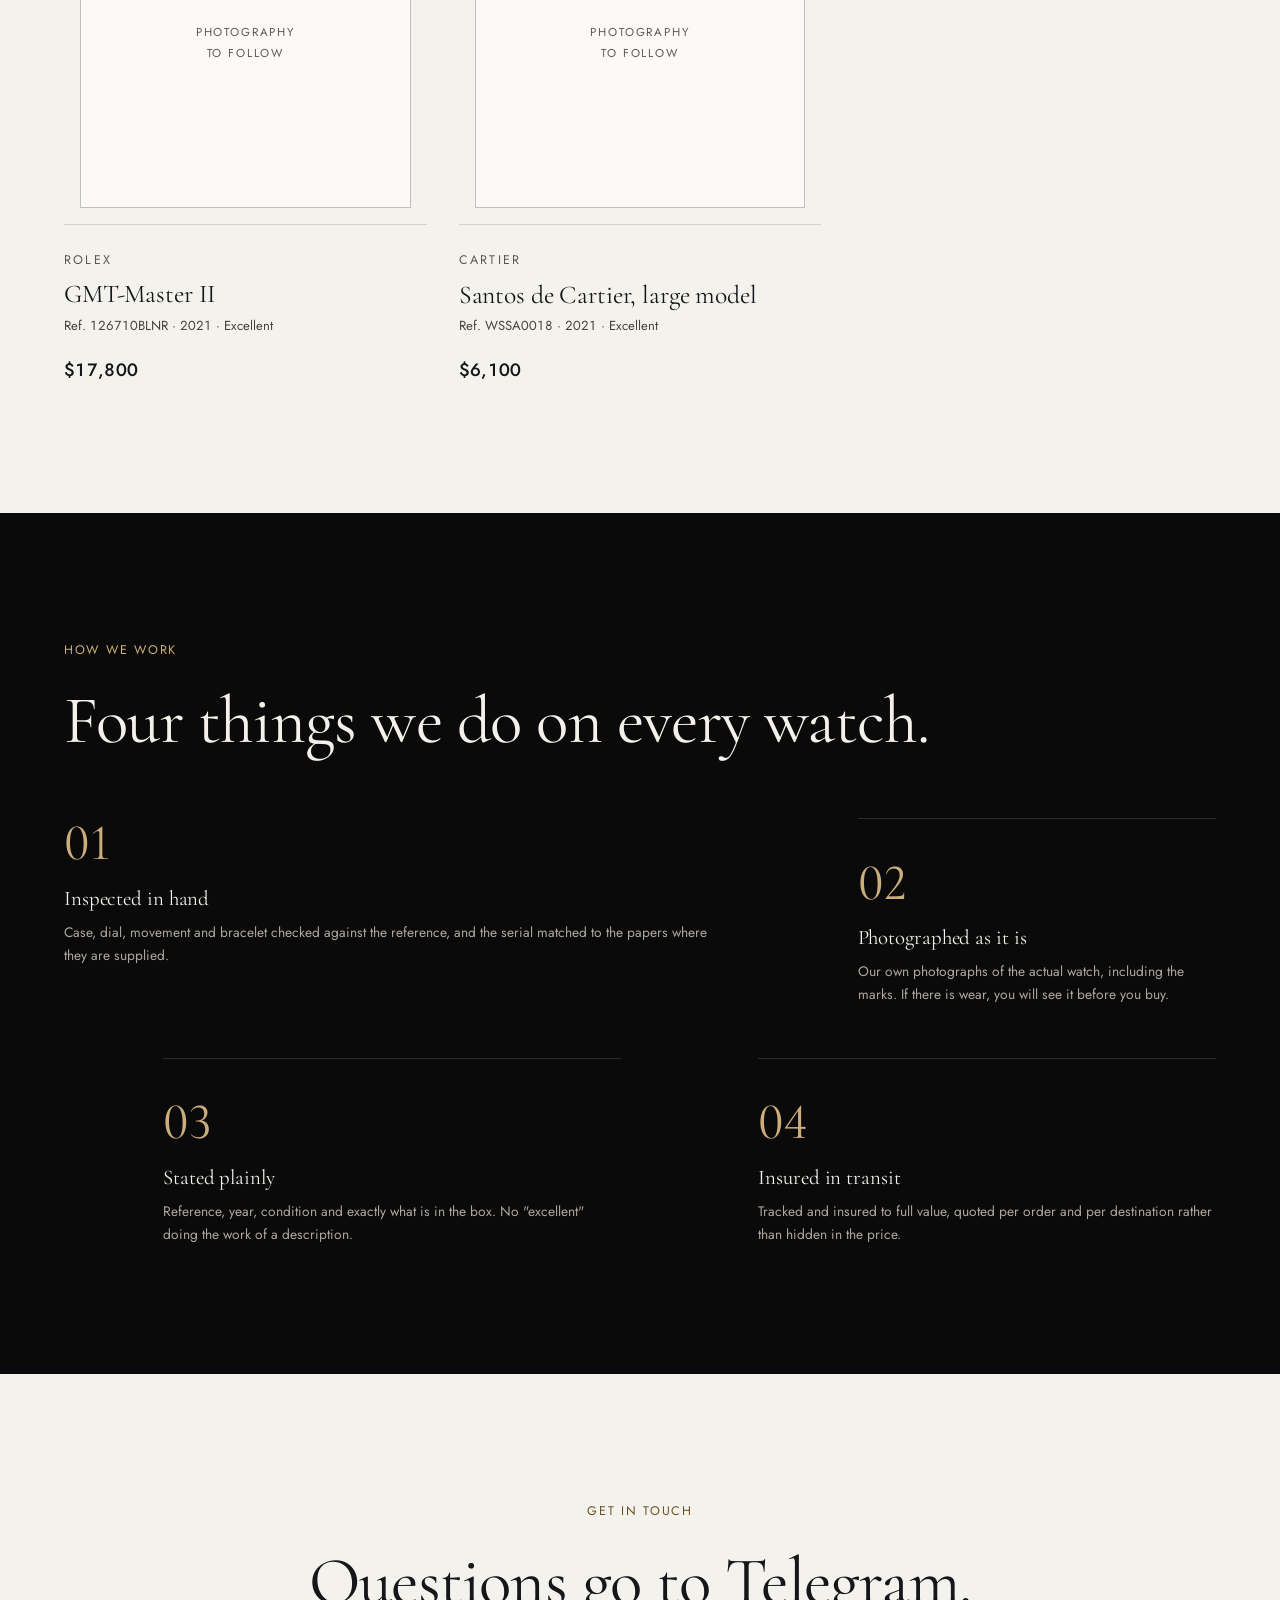
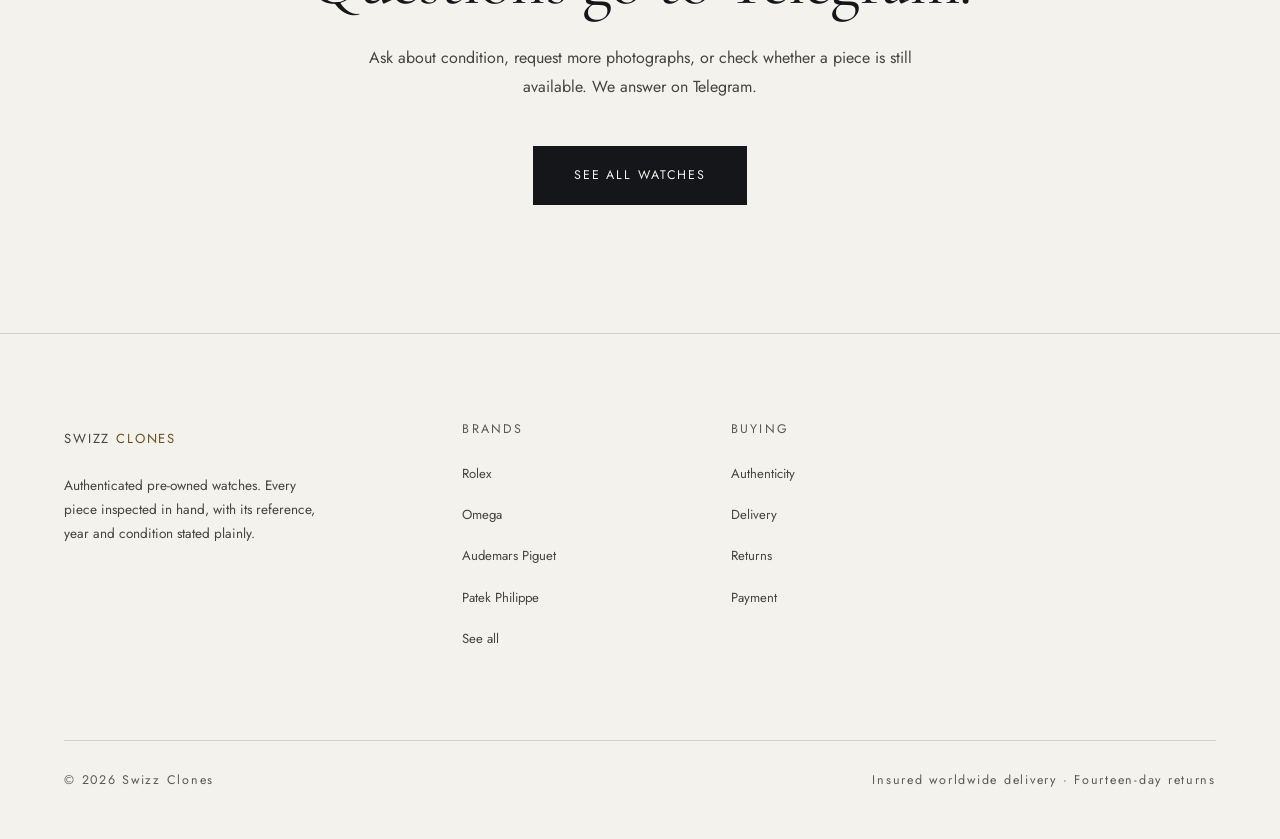
==== commit 10108a11: "Rebuild as an authentic pre-owned dealer with Telegram ordering The site was modelled on a brand sel" ====
--- a/index.html
+++ b/index.html
@@ -3,8 +3,8 @@
 <head>
 <meta charset="utf-8">
 <meta name="viewport" content="width=device-width, initial-scale=1">
-<title>Swizz Clones | Mechanical watches built to be worn</title>
-<meta name="description" content="Dive, field, dress and expedition watches from Swizz Clones Swiss and Japanese movements, sapphire crystals, five-year warranty.">
+<title>Swizz Clones | Authenticated pre-owned luxury watches</title>
+<meta name="description" content="Pre-owned Rolex, Omega, Tudor, Cartier, Audemars Piguet and more. Every watch inspected in hand, with reference, year and condition stated.">
 <meta name="theme-color" content="#0A0A0B">
 <link rel="preload" href="assets/fonts/cormorant-garamond.woff2" as="font" type="font/woff2" crossorigin>
 <link rel="preload" href="assets/fonts/jost.woff2" as="font" type="font/woff2" crossorigin>
@@ -20,12 +20,12 @@
     <a class="brand" href="index.html">Swizz <span>Clones</span></a>
     <button class="nav-toggle" type="button" aria-label="Open menu" aria-expanded="false"></button>
     <nav class="nav" aria-label="Primary">
-      <a href="shop.html">Shop</a>
-      <a href="shop.html?collection=tidewater">Tidewater</a>
-      <a href="shop.html?collection=meridian">Meridian</a>
-      <a href="shop.html?collection=loft">Loft</a>
-      <a href="shop.html?collection=terrafirma">Terrafirma</a>
-      <a href="about.html">Maison</a>
+      <a href="shop.html">All watches</a>
+      <a href="shop.html?collection=rolex">Rolex</a>
+      <a href="shop.html?collection=omega">Omega</a>
+      <a href="shop.html?collection=tudor">Tudor</a>
+      <a href="shop.html?collection=cartier">Cartier</a>
+      <a href="about.html">About</a>
     </nav>
     <div class="header-actions">
       <a class="cart-btn" href="cart.html">
@@ -39,80 +39,89 @@
 <section class="hero" data-surface="dark">
   <div class="wrap hero-inner">
     <div>
-      <p class="label" data-reveal>Est. 2014, Portland &amp; Biel</p>
-      <h1 data-reveal style="--delay:.06s">Instruments for<br>the <em>long run</em>.</h1>
-      <p class="lede" data-reveal style="--delay:.24s">
-        Four families of mechanical watches and nothing else. No seasonal colourways,
-        no drops you have to set an alarm for. Only watches we expect you to be
-        wearing in twenty years, and to service when you are.
+      <p class="label" data-reveal>Authenticated pre-owned</p>
+      <h1 data-reveal style="--delay:.06s">Every watch,<br>checked in hand.</h1>
+      <p class="lede" data-reveal style="--delay:.12s">
+        We list reference, year, condition and what comes in the box, then
+        photograph the actual watch. No stock images, no descriptions copied
+        off a spec sheet. What you see is the watch you receive.
       </p>
-      <div class="hero-actions" data-reveal style="--delay:.32s">
-        <a class="btn btn-primary" href="shop.html">See all twelve</a>
-        <a class="link-arrow" href="about.html">How they are made</a>
+      <div class="hero-actions" data-reveal style="--delay:.18s">
+        <a class="btn btn-primary" href="shop.html">
+          See all <span data-stock-count>12</span> watches
+        </a>
+        <a class="link-arrow" href="about.html">How we authenticate</a>
       </div>
-      <dl class="hero-meta" data-reveal style="--delay:.4s">
-        <div><dt>Warranty</dt><dd>Five years</dd></div>
-        <div><dt>Movements</dt><dd>Swiss &amp; Japanese</dd></div>
+      <dl class="hero-meta" data-reveal style="--delay:.24s">
+        <div><dt>Inspection</dt><dd>In hand, every piece</dd></div>
         <div><dt>Delivery</dt><dd>Insured, worldwide</dd></div>
+        <div><dt>Orders</dt><dd>On Telegram</dd></div>
       </dl>
     </div>
-    <div class="hero-art" data-hero-art data-reveal style="--delay:.1s"></div>
   </div>
 </section>
 
-<div data-chapters></div>
+<section class="section-tight" data-surface="light">
+  <div class="wrap">
+    <div class="section-head">
+      <div>
+        <p class="label" data-reveal>Browse by brand</p>
+        <h2 data-reveal style="--delay:.06s">Nine houses in stock.</h2>
+      </div>
+      <a class="link-arrow" href="shop.html" data-reveal style="--delay:.1s">All watches</a>
+    </div>
+    <div class="brand-grid" data-brands></div>
+  </div>
+</section>
 
 <section class="section" data-surface="light">
   <div class="wrap">
     <div class="section-head">
       <div>
-        <p class="label" data-reveal>Every reference</p>
-        <h2 data-reveal>All twelve, end to end.</h2>
+        <p class="label" data-reveal>Latest arrivals</p>
+        <h2 data-reveal style="--delay:.06s">Recently listed.</h2>
       </div>
-      <a class="link-arrow" href="shop.html" data-reveal style="--delay:.12s">All twelve references</a>
+      <a class="link-arrow" href="shop.html" data-reveal style="--delay:.1s">See everything</a>
     </div>
-  </div>
-  <div class="rail-wrap">
-    <div class="rail" data-rail></div>
-    <div class="rail-hint" data-rail-hint><span>Drag</span><i></i><span>12 references</span></div>
+    <div class="grid-products" data-latest></div>
   </div>
 </section>
 
 <section class="section" data-surface="dark">
   <div class="wrap">
-    <p class="label" data-reveal>The making</p>
-    <h2 data-reveal style="margin-bottom:clamp(2.5rem,5vw,4rem)">Four things we will not compromise.</h2>
+    <p class="label" data-reveal>How we work</p>
+    <h2 data-reveal style="margin-bottom:clamp(2.5rem,5vw,4rem)">Four things we do on every watch.</h2>
     <div class="craft" data-reveal style="--delay:.06s">
       <div>
         <div class="num">01</div>
-        <h3>Movements we can service</h3>
+        <h3>Inspected in hand</h3>
         <p>
-          Sellita, Miyota, Soprod, La Joux&#8209;Perret. Widely supported calibres, so any
-          competent watchmaker can open one in 2045 and find parts waiting.
+          Case, dial, movement and bracelet checked against the reference, and
+          the serial matched to the papers where they are supplied.
         </p>
       </div>
       <div>
         <div class="num">02</div>
-        <h3>Sapphire, without exception</h3>
+        <h3>Photographed as it is</h3>
         <p>
-          Every reference takes a sapphire crystal with anti-reflective coating, including
-          the quartz at $420. Mineral glass is cheaper and we do not use it.
+          Our own photographs of the actual watch, including the marks. If
+          there is wear, you will see it before you buy.
         </p>
       </div>
       <div>
         <div class="num">03</div>
-        <h3>Regulated in five positions</h3>
+        <h3>Stated plainly</h3>
         <p>
-          We will not ship an automatic running outside &minus;5/+8 seconds a day,
-          tighter than the movement suppliers' own specification.
+          Reference, year, condition and exactly what is in the box. No
+          "excellent" doing the work of a description.
         </p>
       </div>
       <div>
         <div class="num">04</div>
-        <h3>Tested twice</h3>
+        <h3>Insured in transit</h3>
         <p>
-          Once at the movement stage and once fully cased. Dive references are
-          pressure-tested to 125&nbsp;% of their rating before they see a box.
+          Tracked and insured to full value, quoted per order and per
+          destination rather than hidden in the price.
         </p>
       </div>
     </div>
@@ -121,14 +130,14 @@
 
 <section class="section" data-surface="light">
   <div class="wrap-narrow" style="text-align:center">
-    <p class="label" data-reveal>Begin</p>
-    <h2 data-reveal>Twelve references. Pick one.</h2>
-    <div data-reveal style="--delay:.12s">
+    <p class="label" data-reveal>Get in touch</p>
+    <h2 data-reveal>Questions go to Telegram.</h2>
+    <div data-reveal style="--delay:.1s">
       <p class="lede" style="margin:1.8rem auto 2.8rem">
-        From $420 for the solar Terrafirma to $3,150 for the Loft Moonphase. Every one
-        ships insured and boxed, with a strap tool and a five-year warranty.
+        Ask about condition, request more photographs, or check whether a piece
+        is still available. We answer on Telegram.
       </p>
-      <a class="btn btn-primary" href="shop.html">See all twelve references</a>
+      <a class="btn btn-primary" href="shop.html">See all watches</a>
     </div>
   </div>
 </section>
@@ -139,46 +148,37 @@
       <div>
         <a class="brand" href="index.html">Swizz <span>Clones</span></a>
         <p class="footer-blurb">
-          Instruments for the long run. Drawn in Portland, assembled in Biel,
-          serviced anywhere you can post a parcel.
+          Authenticated pre-owned watches. Every piece inspected in hand, with
+          its reference, year and condition stated plainly.
         </p>
       </div>
       <div>
-        <h4>Collections</h4>
+        <h4>Brands</h4>
         <ul>
-          <li><a href="shop.html?collection=tidewater">Tidewater</a></li>
-          <li><a href="shop.html?collection=meridian">Meridian</a></li>
-          <li><a href="shop.html?collection=loft">Loft</a></li>
-          <li><a href="shop.html?collection=terrafirma">Terrafirma</a></li>
+          <li><a href="shop.html?collection=rolex">Rolex</a></li>
+          <li><a href="shop.html?collection=omega">Omega</a></li>
+          <li><a href="shop.html?collection=audemars-piguet">Audemars Piguet</a></li>
+          <li><a href="shop.html?collection=patek-philippe">Patek Philippe</a></li>
+          <li><a href="shop.html">See all</a></li>
         </ul>
       </div>
       <div>
-        <h4>Client care</h4>
+        <h4>Buying</h4>
         <ul>
-          <li><a href="about.html#servicing">Servicing</a></li>
-          <li><a href="about.html#warranty">Five-year warranty</a></li>
-          <li><a href="about.html#shipping">Shipping &amp; returns</a></li>
-          <li><a href="about.html#contact">Contact</a></li>
-        </ul>
-      </div>
-      <div>
-        <h4>Maison</h4>
-        <ul>
-          <li><a href="about.html">Our story</a></li>
-          <li><a href="about.html#workshop">The workshop</a></li>
-          <li><a href="about.html#movements">Movements</a></li>
-          <li><a href="shop.html">Shop all</a></li>
+          <li><a href="about.html#authenticity">Authenticity</a></li>
+          <li><a href="about.html#delivery">Delivery</a></li>
+          <li><a href="about.html#returns">Returns</a></li>
+          <li><a href="about.html#payment">Payment</a></li>
         </ul>
       </div>
     </div>
     <div class="footer-note">
       <span>&copy; <span data-year>2026</span> Swizz Clones</span>
-      <span>Insured worldwide delivery &middot; Thirty-day returns</span>
+      <span>Insured worldwide delivery &middot; Fourteen-day returns</span>
     </div>
   </div>
 </footer>
 <script src="assets/js/data.js"></script>
-<script src="assets/js/watch.js"></script>
 <script src="assets/js/store.js"></script>
 <script src="assets/js/ui.js"></script>
 <script src="assets/js/motion.js"></script>
--- a/assets/css/styles.css
+++ b/assets/css/styles.css
@@ -453,7 +453,30 @@
   margin: 0.55rem 0 0.4rem;
   line-height: 1.1;
 }
+.card-meta {
+  color: var(--muted);
+  font-size: 0.82rem;
+  margin: 0.35rem 0 0;
+  font-variant-numeric: lining-nums tabular-nums;
+}
 .card-tagline { color: var(--muted); font-size: 0.9rem; line-height: 1.6; margin: 0; }
+
+/* Stands in until a photograph of the actual watch is uploaded. */
+.photo-pending {
+  display: grid;
+  place-items: center;
+  width: 100%;
+  aspect-ratio: 1 / 1;
+  border: 1px solid var(--line);
+  background: var(--panel);
+  color: var(--faint);
+  font-size: 0.72rem;
+  letter-spacing: 0.16em;
+  text-transform: uppercase;
+  text-align: center;
+  line-height: 1.8;
+}
+.card-art img, .pdp-stage img { width: 100%; height: auto; display: block; }
 .card-foot { display: flex; align-items: baseline; gap: 1rem; margin-top: 1.1rem; }
 .price {
   font-family: var(--sans);
@@ -498,6 +521,38 @@
 .collection-card:hover h3 { color: var(--gold-lit); }
 .collection-card p { color: var(--muted); font-size: 0.87rem; line-height: 1.7; }
 .collection-card .link-arrow { margin-top: 1.6rem; font-size: 0.78rem; }
+
+/* ---------- brand tiles ---------- */
+
+.brand-grid {
+  display: grid;
+  grid-template-columns: repeat(auto-fill, minmax(210px, 1fr));
+  gap: 1px;
+  background: var(--hair);
+  border: 1px solid var(--hair);
+}
+.brand-tile {
+  display: grid;
+  align-content: center;
+  gap: 0.5rem;
+  padding: clamp(1.6rem, 3vw, 2.4rem) clamp(1.2rem, 2vw, 1.8rem);
+  background: var(--bg);
+  min-height: 132px;
+  transition: background 0.4s var(--ease);
+}
+.brand-tile:hover { background: var(--panel); }
+.brand-tile-name {
+  font-family: var(--serif);
+  font-size: clamp(1.3rem, 2vw, 1.7rem);
+  line-height: 1.1;
+}
+.brand-tile-meta {
+  font-size: 0.78rem;
+  letter-spacing: 0.1em;
+  text-transform: uppercase;
+  color: var(--muted);
+  font-variant-numeric: lining-nums tabular-nums;
+}
 
 /* ---------- editorial ---------- */
 
@@ -733,6 +788,33 @@
 .qty output { width: 40px; text-align: center; font-variant-numeric: tabular-nums; font-size: 0.9rem; }
 
 .buy-row { display: flex; gap: 1rem; margin-bottom: 3.5rem; flex-wrap: wrap; }
+.buy-row .btn-telegram { flex: 1; min-width: 230px; }
+
+/* Telegram's own blue, so the button reads as the channel it opens. */
+.btn-telegram { background: #229ED9; color: #FFFFFF; }
+.btn-telegram:hover { background: #1B87BB; color: #FFFFFF; }
+
+/* The four facts a pre-owned buyer decides on. */
+.facts {
+  display: grid;
+  grid-template-columns: repeat(auto-fit, minmax(120px, 1fr));
+  gap: 1px;
+  background: var(--hair);
+  border: 1px solid var(--hair);
+  margin: 2rem 0 0;
+}
+.facts > div { background: var(--bg); padding: 0.9rem 1rem; }
+.facts dt {
+  font-size: 0.72rem;
+  letter-spacing: 0.16em;
+  text-transform: uppercase;
+  color: var(--faint);
+}
+.facts dd {
+  margin: 0.4rem 0 0;
+  font-size: 0.95rem;
+  font-variant-numeric: lining-nums tabular-nums;
+}
 .buy-row .btn-primary { flex: 1; min-width: 210px; }
 
 .specs { width: 100%; border-collapse: collapse; font-size: 0.9rem; }
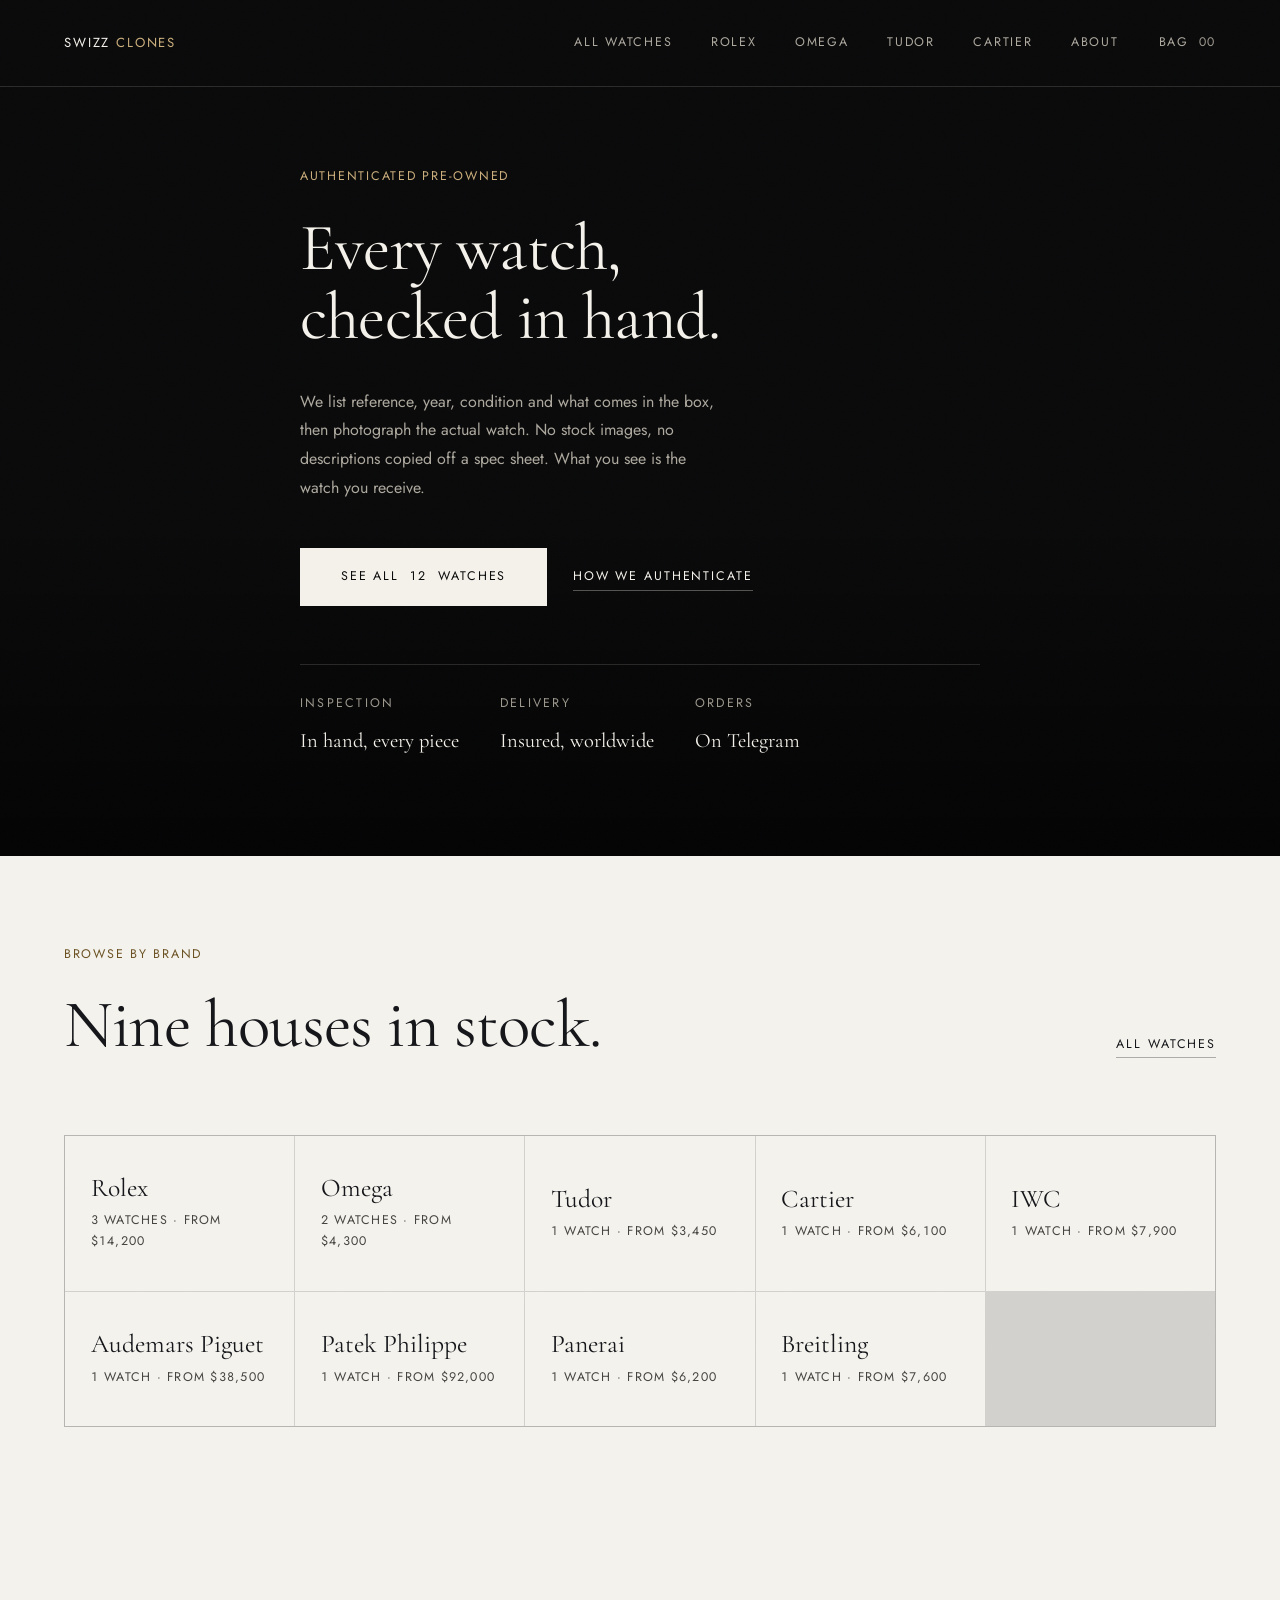
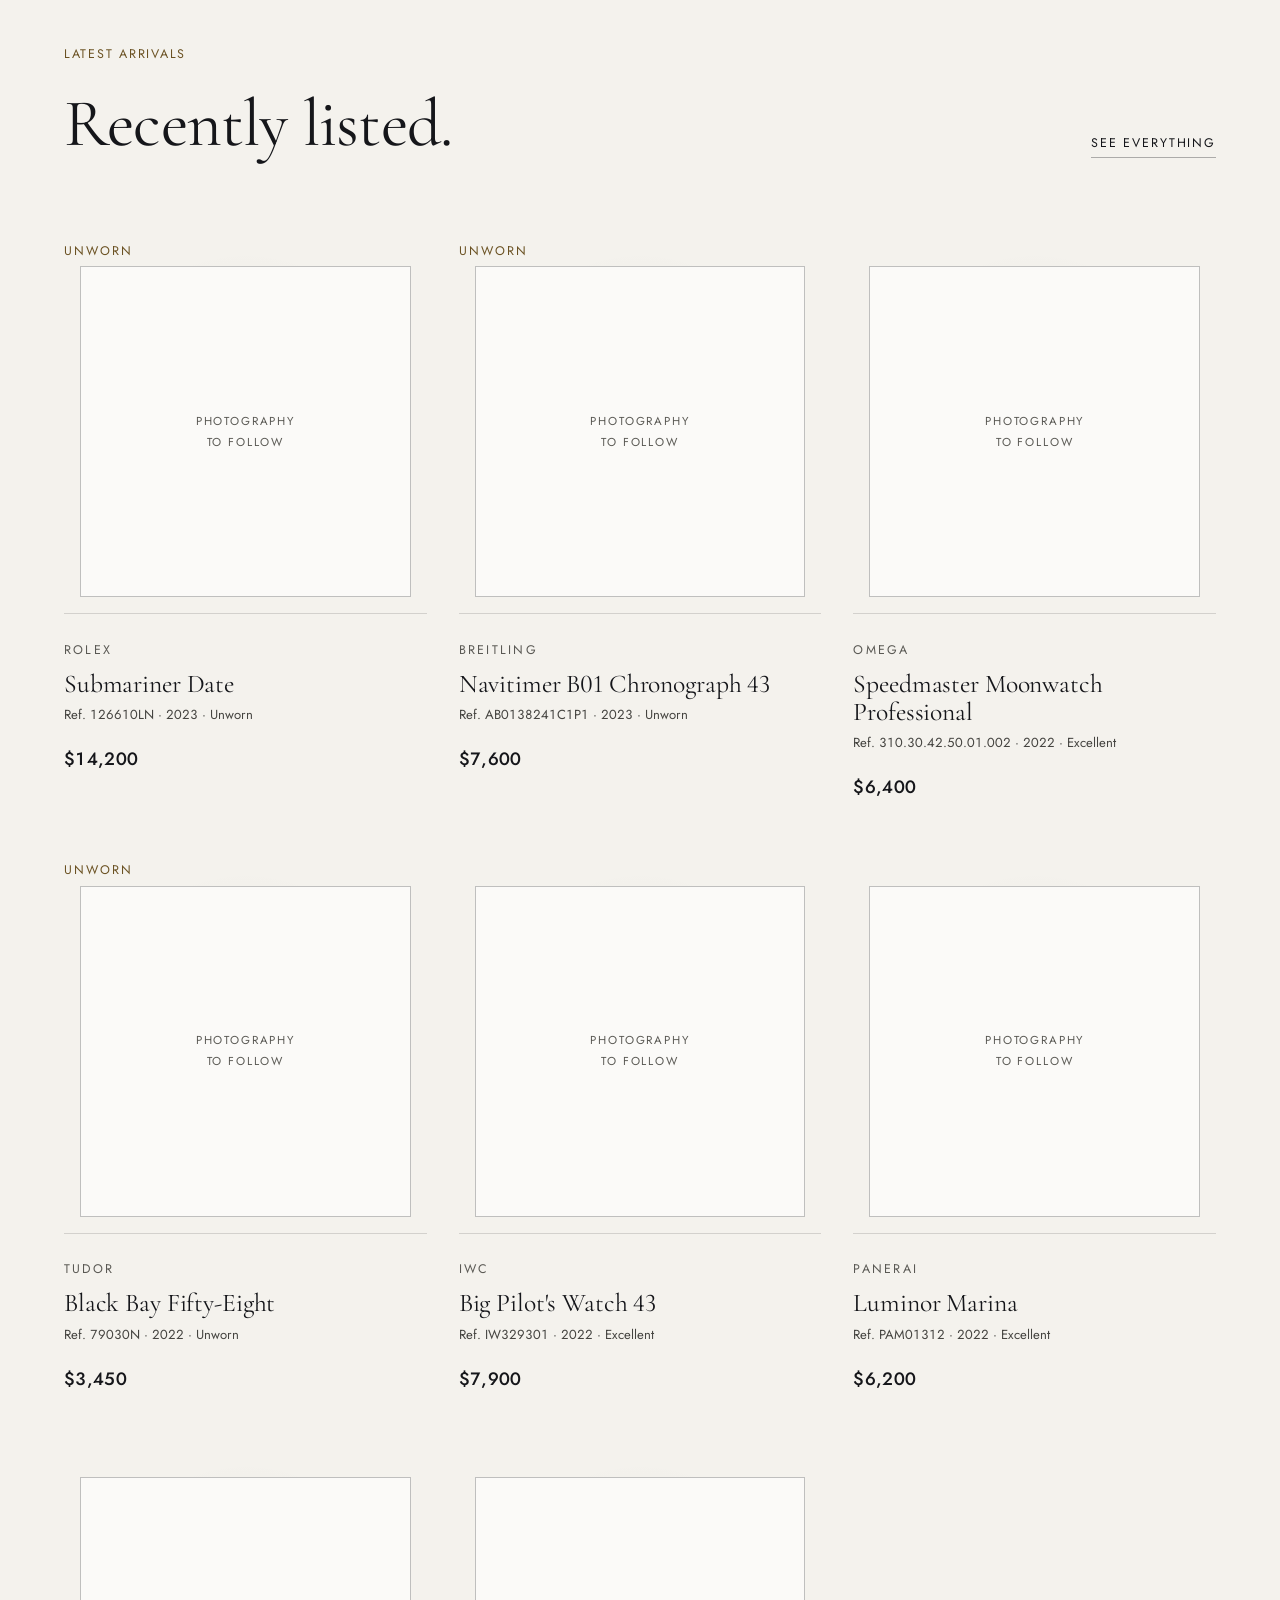
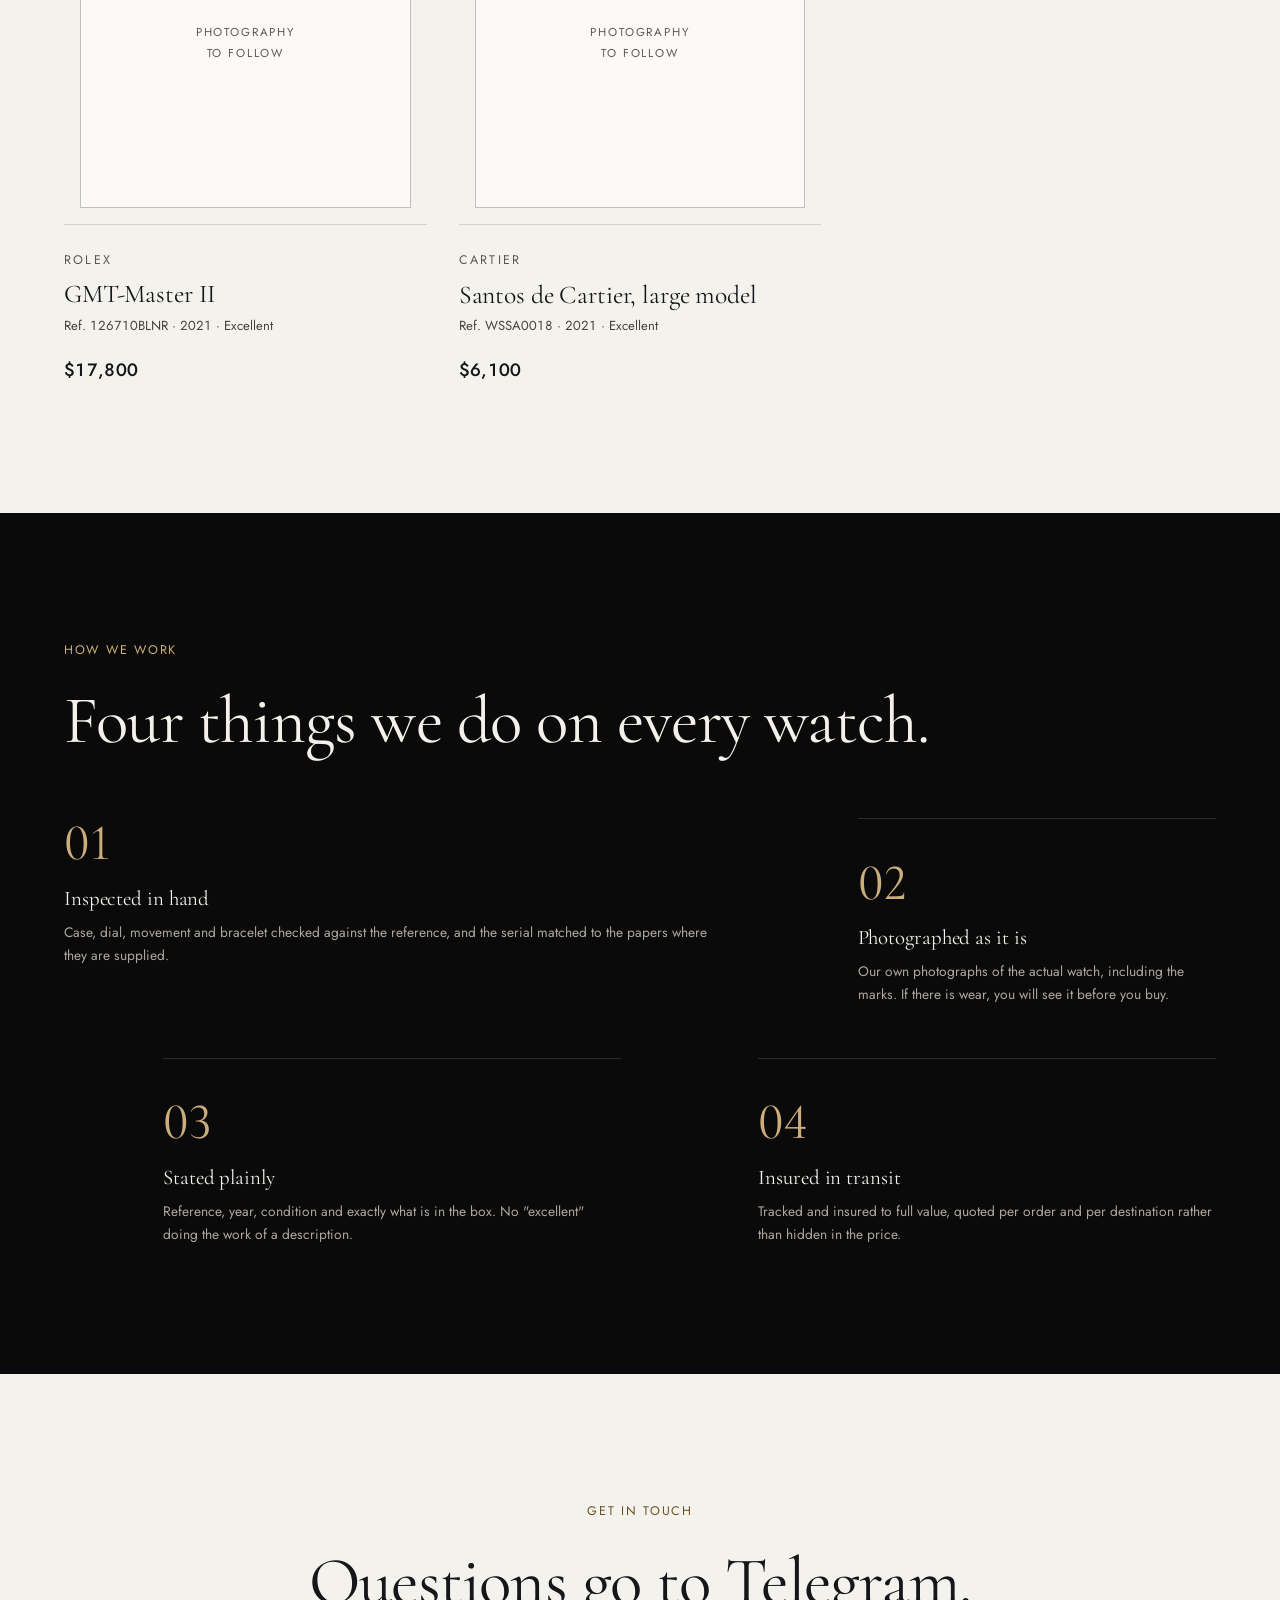
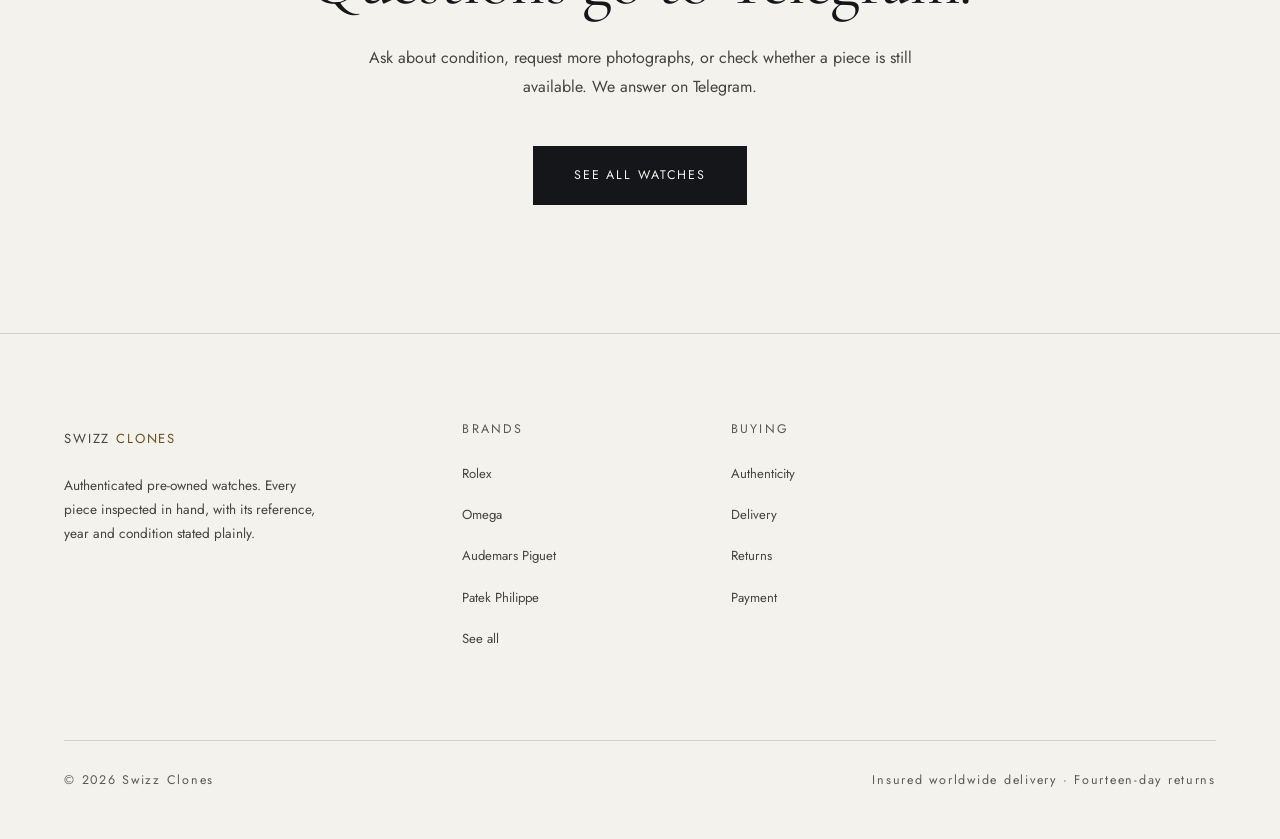
==== commit 4d3a27eb: "Delete the code left behind by the drawn watches; rewrite the README Removing watch.js and the strap" ====
--- a/index.html
+++ b/index.html
@@ -181,7 +181,6 @@
 <script src="assets/js/data.js"></script>
 <script src="assets/js/store.js"></script>
 <script src="assets/js/ui.js"></script>
-<script src="assets/js/motion.js"></script>
 <script src="assets/js/pages/home.js"></script>
 </body>
 </html>
--- a/assets/css/styles.css
+++ b/assets/css/styles.css
@@ -122,10 +122,10 @@
 h1 em, h2 em { font-style: italic; color: var(--gold-lit); }
 
 /* Cormorant defaults to old-style figures, which ride above and below the
-   baseline. Fine in running prose, but in a model number like "Tidewater 300"
+   baseline. Fine in running prose, but in a reference like "126610LN"
    they read as a mistake. */
 h1, h2, h3, h4,
-.card-name, .chapter-name, .chapter-tagline, .display-quote,
+.card-name, .display-quote,
 .pdp-tagline, .hero-meta dd, .empty-state strong {
   font-variant-numeric: lining-nums;
 }
@@ -353,8 +353,7 @@
 .hero-inner {
   position: relative;
   display: grid;
-  grid-template-columns: 1.08fr 0.92fr;
-  gap: clamp(2rem, 5vw, 5rem);
+  max-width: 68ch;
   align-items: center;
   min-height: min(84vh, 820px);
   padding: clamp(3rem, 7vw, 5rem) 0;
@@ -366,12 +365,6 @@
 }
 .hero .lede { max-width: 42ch; }
 .hero-actions { display: flex; gap: 1.6rem; margin-top: 2.8rem; flex-wrap: wrap; align-items: center; }
-
-.hero-art { position: relative; display: grid; place-items: center; }
-.hero-art .watch-svg {
-  width: min(100%, 372px);
-  filter: drop-shadow(0 40px 70px rgba(0, 0, 0, 0.75));
-}
 
 .hero-meta {
   display: flex;
@@ -395,9 +388,7 @@
 }
 
 @media (max-width: 940px) {
-  .hero-inner { grid-template-columns: 1fr; min-height: 0; text-align: left; }
-  .hero-art { order: -1; }
-  .hero-art .watch-svg { width: min(62%, 280px); }
+  .hero-inner { min-height: 0; text-align: left; }
 }
 
 /* ---------- product cards ---------- */
@@ -417,15 +408,6 @@
   padding: 2rem 1rem 1rem;
   background: radial-gradient(58% 52% at 50% 42%, var(--art-glow), transparent 72%);
 }
-.card-art .watch-svg {
-  position: relative;
-  z-index: 1;
-  width: auto;
-  height: clamp(210px, 22vw, 270px);
-  transition: transform 0.85s var(--ease);
-}
-.card:hover .card-art .watch-svg { transform: translateY(-10px) scale(1.02); }
-
 .card-body { padding-top: 1.6rem; border-top: 1px solid var(--hair); position: relative; }
 .card-body::before {
   content: '';
@@ -712,32 +694,6 @@
     linear-gradient(180deg, var(--panel), var(--bg) 82%);
   border: 1px solid var(--hair);
 }
-.pdp-stage .watch-svg {
-  position: relative;
-  z-index: 1;
-  width: auto;
-  height: min(58vh, 520px);
-  filter: drop-shadow(0 26px 44px rgba(0, 0, 0, 0.6));
-}
-
-.swatches { display: flex; gap: 1.6rem; margin-top: 1.8rem; flex-wrap: wrap; }
-.swatch {
-  display: flex;
-  align-items: center;
-  gap: 0.6rem;
-  padding: 0.3rem 0;
-  font-size: 0.78rem;
-  letter-spacing: 0.14em;
-  text-transform: uppercase;
-  color: var(--faint);
-  cursor: pointer;
-  border-bottom: 1px solid transparent;
-  transition: color 0.45s var(--ease), border-color 0.45s var(--ease);
-}
-.swatch:hover { color: var(--muted); }
-.swatch[aria-pressed='true'] { color: var(--text); border-bottom-color: var(--gold); }
-.swatch i { width: 11px; height: 11px; display: block; border: 1px solid var(--line); }
-
 .breadcrumb {
   font-size: 0.78rem;
   letter-spacing: 0.15em;
@@ -846,7 +802,6 @@
 @media (max-width: 940px) {
   .pdp { grid-template-columns: 1fr; }
   .pdp-media { position: static; }
-  .pdp-stage .watch-svg { height: min(46vh, 360px); }
 }
 
 /* ---------- cart ---------- */
@@ -867,7 +822,6 @@
   padding: 0.5rem;
   background: radial-gradient(60% 55% at 50% 45%, var(--art-glow), transparent 72%);
 }
-.cart-line-art .watch-svg { height: 130px; width: auto; }
 .cart-line h3 { font-size: 1.5rem; }
 .cart-line h3 a:hover { color: var(--gold-lit); }
 .cart-line-meta {
@@ -925,7 +879,6 @@
   .summary { position: static; }
   .cart-line { grid-template-columns: 86px 1fr; }
   .cart-line-price { grid-column: 2; text-align: left; margin-top: 0.8rem; }
-  .cart-line-art .watch-svg { height: 96px; }
 }
 
 /* ---------- forms ---------- */
@@ -1066,28 +1019,6 @@
    Motion
    ============================================================ */
 
-/* --- running seconds ---
-   A quartz hand steps once a second; a mechanical one beats with its
-   escapement, 4 Hz for these calibres, so eight steps a second. The pose the
-   watches are drawn in puts the hand at 210deg, so the sweep starts there. */
-@keyframes watch-sweep {
-  from { transform: rotate(210deg); }
-  to   { transform: rotate(570deg); }
-}
-
-.watch-svg .watch-seconds { transform-origin: 0 0; }
-
-.watch-svg.is-live .watch-seconds,
-.card:hover .watch-svg .watch-seconds {
-  animation: watch-sweep 60s steps(480, end) infinite;
-}
-.watch-svg.beat-quartz.is-live .watch-seconds,
-.card:hover .watch-svg.beat-quartz .watch-seconds {
-  animation-timing-function: steps(60, end);
-}
-
-
-
 /* --- bag count reacts when something lands in it --- */
 @keyframes badge-bump {
   0%   { transform: scale(1); }
@@ -1097,170 +1028,9 @@
 .cart-count { display: inline-block; }
 .cart-count.is-bumped { animation: badge-bump 0.55s var(--ease); }
 
-/* --- strap change crossfades rather than cutting --- */
-.pdp-stage { perspective: 1400px; }
-.pdp-stage .watch-svg {
-  transform: rotateX(var(--tx, 0deg)) rotateY(var(--ty, 0deg)) scale(var(--ts, 1));
-  transition: opacity 0.2s ease, transform 0.5s var(--ease);
-}
-.pdp-stage[data-dragging='true'] .watch-svg { transition: opacity 0.2s ease; cursor: grabbing; }
-.pdp-stage.is-swapping .watch-svg { opacity: 0; --ts: 0.985; }
-
-
-
-
-/* ============================================================
-   Cinematic chapters
-   Full-viewport panels, one reference each, alternating ground.
-   ============================================================ */
-
-.chapter {
-  position: relative;
-  min-height: 100vh;
-  min-height: 100svh;
-  display: grid;
-  place-items: center;
-  padding: clamp(7rem, 14vh, 10rem) 0 clamp(3rem, 7vh, 5rem);
-  background: var(--bg);
-  color: var(--text);
-  overflow: hidden;
-  isolation: isolate;
-}
-.chapter-inner {
-  position: relative;
-  z-index: 1;
-  width: min(100% - (var(--gutter) * 2), 1100px);
-  display: grid;
-  justify-items: center;
-  text-align: center;
-  gap: clamp(0.6rem, 1.8vh, 1.4rem);
-}
-
-/* Two asymmetric variants so four consecutive references do not read as one
-   template stamped four times. The art takes a column, the words take the
-   other, and the sides swap. */
-.chapter-aside .chapter-inner {
-  grid-template-columns: 1fr 1fr;
-  align-items: center;
-  justify-items: start;
-  text-align: left;
-  gap: clamp(1.5rem, 4vw, 4rem);
-  column-gap: clamp(2rem, 6vw, 6rem);
-}
-.chapter-aside .chapter-art { grid-row: 1 / span 4; }
-.chapter-aside.chapter-flip .chapter-art { grid-column: 2; }
-.chapter-aside.chapter-flip .chapter-inner { justify-items: end; text-align: right; }
-.chapter-aside.chapter-flip .chapter-name,
-.chapter-aside.chapter-flip .label,
-.chapter-aside.chapter-flip .chapter-tagline { grid-column: 1; }
-.chapter-aside.chapter-flip .chapter-meta { grid-column: 1; justify-content: flex-end; }
-.chapter-aside .chapter-meta { justify-content: flex-start; }
-.chapter-aside .chapter-name { font-size: clamp(2.2rem, 4.4vw, 4rem); }
-
-@media (max-width: 860px) {
-  .chapter-aside .chapter-inner,
-  .chapter-aside.chapter-flip .chapter-inner {
-    grid-template-columns: 1fr;
-    justify-items: center;
-    text-align: center;
-  }
-  .chapter-aside .chapter-art,
-  .chapter-aside.chapter-flip .chapter-art { grid-row: auto; grid-column: 1; }
-  .chapter-aside .chapter-meta,
-  .chapter-aside.chapter-flip .chapter-meta { grid-column: 1; justify-content: center; }
-}
-.chapter-name {
-  font-family: var(--serif);
-  font-size: clamp(2.6rem, 7vw, 6rem);
-  line-height: 0.98;
-  font-weight: 400;
-}
-.chapter-art {
-  display: grid;
-  place-items: center;
-  width: 100%;
-}
-.chapter-art .watch-svg {
-  height: clamp(220px, 36vh, 380px);
-  width: auto;
-  filter: drop-shadow(0 30px 44px var(--art-shade));
-}
-.chapter-meta {
-  display: flex;
-  align-items: center;
-  gap: clamp(1rem, 3vw, 2.4rem);
-  flex-wrap: wrap;
-  justify-content: center;
-}
-.chapter-tagline {
-  font-family: var(--serif);
-  font-style: italic;
-  font-size: clamp(1.1rem, 1.8vw, 1.5rem);
-  color: var(--gold);
-}
-.chapter-index {
-  position: absolute;
-  top: clamp(4.5rem, 12vh, 7rem);
-  left: var(--gutter);
-  z-index: 1;
-  font-size: 0.78rem;
-  letter-spacing: 0.18em;
-  color: var(--muted);
-  font-variant-numeric: tabular-nums;
-}
-
-
-/* --- horizontal reference rail --- */
-.rail-wrap { position: relative; }
-.rail {
-  display: flex;
-  gap: clamp(1.5rem, 3vw, 3rem);
-  overflow-x: auto;
-  scroll-snap-type: x proximity;
-  padding: 0 var(--gutter) 1.5rem;
-  scrollbar-width: none;
-  -webkit-overflow-scrolling: touch;
-  cursor: grab;
-}
-.rail::-webkit-scrollbar { display: none; }
-.rail[data-dragging='true'] { cursor: grabbing; scroll-snap-type: none; }
-.rail[data-dragging='true'] * { pointer-events: none; }
-.rail > .card {
-  flex: 0 0 clamp(230px, 24vw, 310px);
-  scroll-snap-align: center;
-}
-.rail-hint {
-  display: flex;
-  align-items: center;
-  gap: 0.8rem;
-  padding: 0 var(--gutter);
-  margin-top: 1rem;
-  font-size: 0.78rem;
-  letter-spacing: 0.18em;
-  text-transform: uppercase;
-  color: var(--faint);
-}
-.rail-hint i {
-  flex: 1;
-  height: 1px;
-  background: var(--hair);
-  position: relative;
-  overflow: hidden;
-}
-.rail-hint i::after {
-  content: '';
-  position: absolute;
-  inset: 0;
-  background: var(--gold);
-  transform-origin: left;
-  transform: scaleX(var(--rail-p, 0));
-}
-
 /* ============================================================
    Page furniture
    ============================================================ */
-
-
 
 
 
